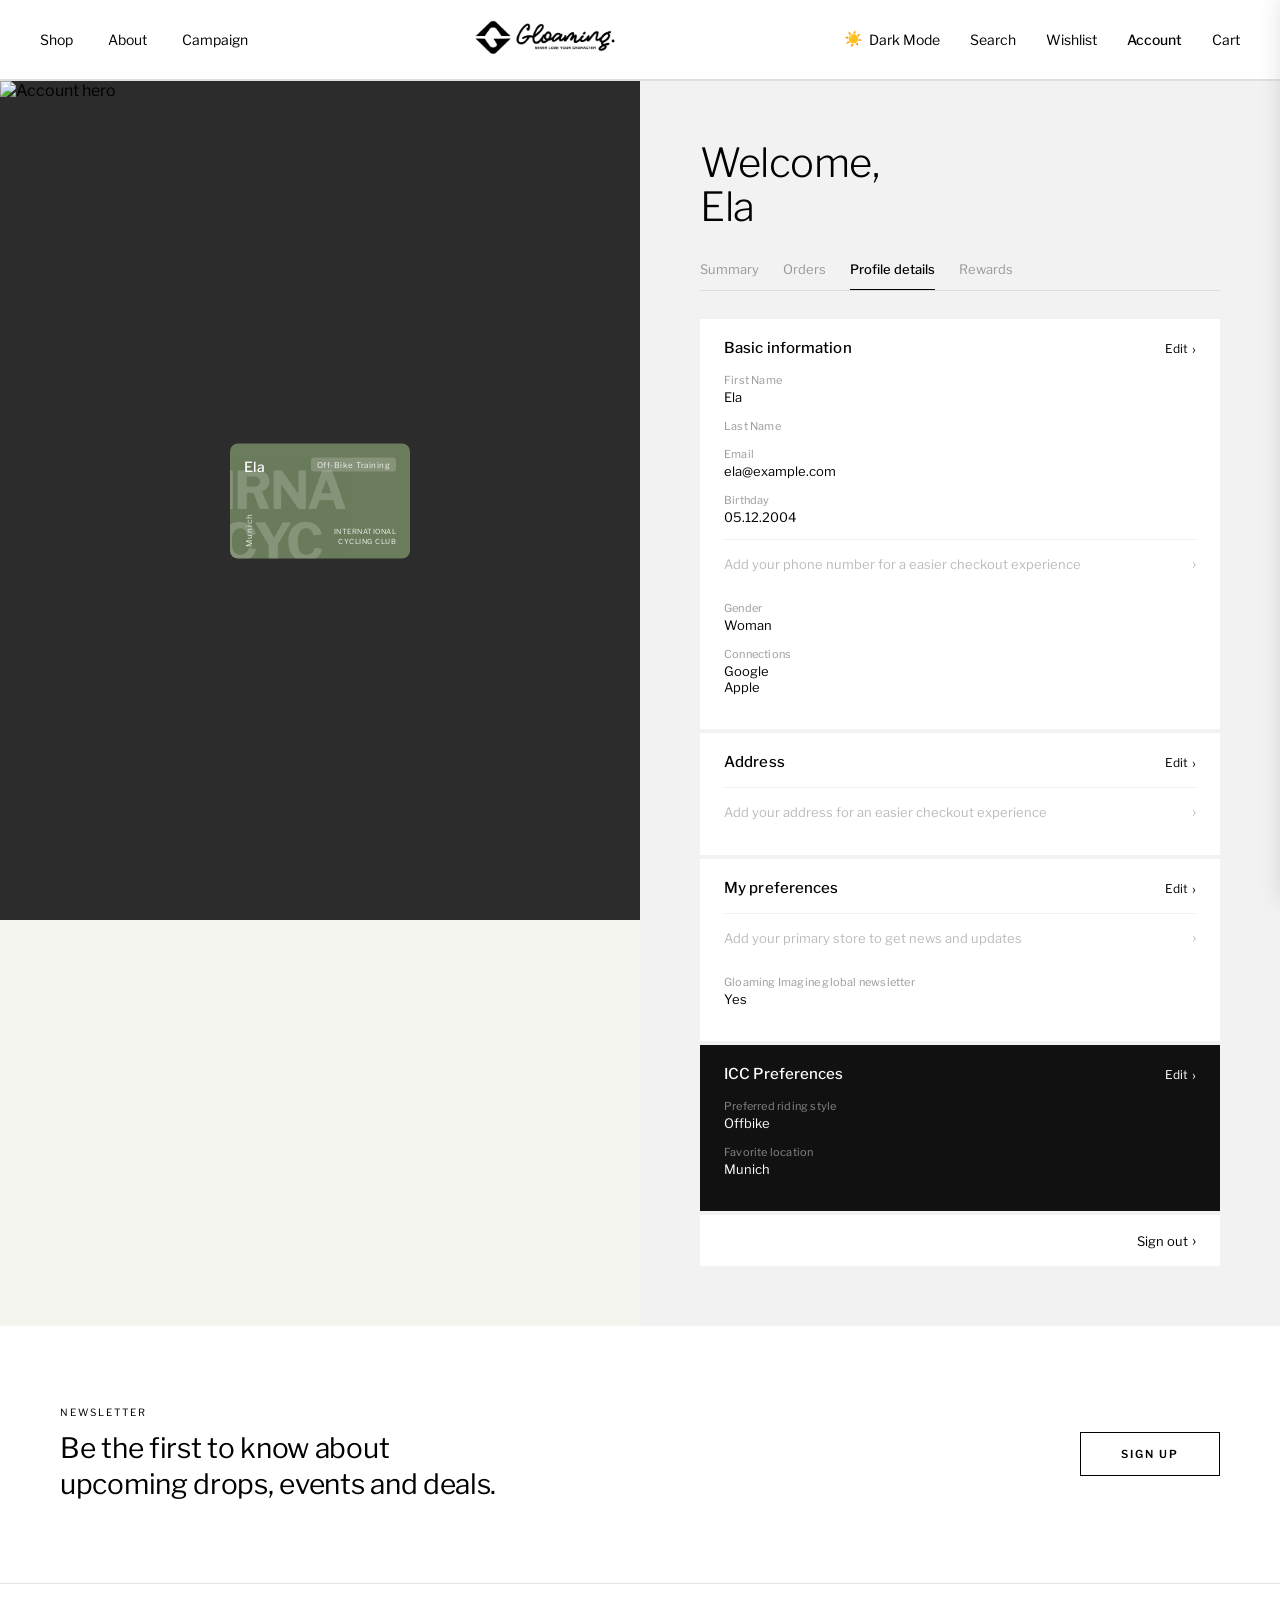
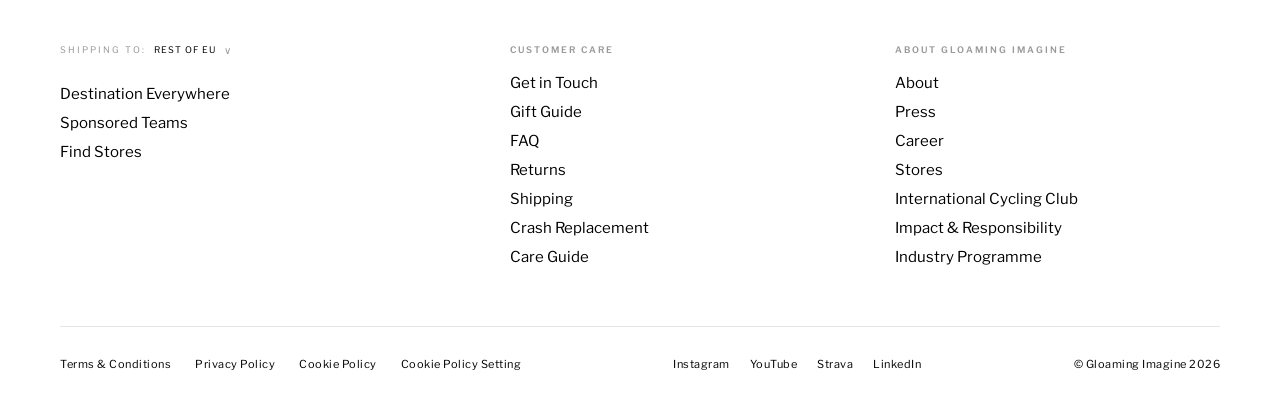
==== account.html @ 1e91193e "Add account page and update header/shop UI Introduce a new static account page (account.html) includ" ====
<!DOCTYPE html>
<html lang="en">
<head>
<meta charset="UTF-8">
<meta name="viewport" content="width=device-width, initial-scale=1.0">
<title>Account — Gloaming Imagine</title>
<link rel="preconnect" href="https://fonts.googleapis.com">
<link rel="preconnect" href="https://fonts.gstatic.com" crossorigin>
<link href="https://fonts.googleapis.com/css2?family=Libre+Franklin:wght@300;400;500;600;700&display=swap" rel="stylesheet">
<style>
* { margin: 0; padding: 0; box-sizing: border-box; }

body {
  font-family: 'Libre Franklin', -apple-system, sans-serif;
  background: #f5f5f0;
  color: #000;
  overflow-x: hidden;
  transition: background 0.55s cubic-bezier(0.4, 0, 0.2, 1),
              color 0.55s cubic-bezier(0.4, 0, 0.2, 1);
}

/* Global smooth transition for all theme-affected elements */
*, *::before, *::after {
  transition:
    background-color 0.55s cubic-bezier(0.4, 0, 0.2, 1),
    border-color 0.55s cubic-bezier(0.4, 0, 0.2, 1),
    color 0.55s cubic-bezier(0.4, 0, 0.2, 1),
    box-shadow 0.55s cubic-bezier(0.4, 0, 0.2, 1),
    filter 0.55s cubic-bezier(0.4, 0, 0.2, 1) !important;
}

/* Theme ripple overlay */
.theme-ripple {
  position: fixed;
  border-radius: 50%;
  pointer-events: none;
  z-index: 99998;
  transform: scale(0);
  opacity: 0.18;
  will-change: transform, opacity;
}
.theme-ripple.expanding {
  transform: scale(1) !important;
  opacity: 0 !important;
}

/* Toggle icon spin */
.dark-mode-toggle .toggle-icon { display: inline-block; }
.dark-mode-toggle.spinning .toggle-icon {
  animation: spin-bounce 0.55s cubic-bezier(0.34, 1.56, 0.64, 1) forwards;
}
@keyframes spin-bounce {
  0%   { transform: rotate(0deg) scale(1); }
  50%  { transform: rotate(200deg) scale(1.5); }
  100% { transform: rotate(360deg) scale(1); }
}

/* ════════════════════════════════
   DARK MODE
════════════════════════════════ */
body.dark-mode {
  background: #111;
  color: #f0f0f0;
  scrollbar-color: #fff #222;
}
body.dark-mode::-webkit-scrollbar { width: 8px; }
body.dark-mode::-webkit-scrollbar-track { background: #222; }
body.dark-mode::-webkit-scrollbar-thumb { background: #fff; border-radius: 4px; }
body.dark-mode::-webkit-scrollbar-thumb:hover { background: #ccc; }

/* Header dark */
body.dark-mode header { background: #1a1a1a !important; border-bottom-color: #333 !important; }
body.dark-mode .header-main { border-bottom-color: #333 !important; }

/* Header scroll state — dark at-top */
body.dark-mode header.at-top {
  background: transparent !important;
  border-bottom-color: transparent !important;
  backdrop-filter: none !important;
  box-shadow: none !important;
}
body.dark-mode header.at-top .header-main { border-bottom-color: transparent !important; }
body.dark-mode header.at-top .header-left a,
body.dark-mode header.at-top .header-right a,
body.dark-mode header.at-top .search-toggle,
body.dark-mode header.at-top .dark-mode-toggle { color: #fff !important; }

/* Header scroll — dark scrolled */
body.dark-mode header.scrolled {
  background: #1a1a1a !important;
  backdrop-filter: none !important;
  border-bottom-color: #333 !important;
  box-shadow: 0 2px 16px rgba(0,0,0,0.4) !important;
}
body.dark-mode header.scrolled .header-main { border-bottom-color: transparent !important; }

/* Header scroll — dark scrolling-down */
body.dark-mode header.scrolling-down {
  background: rgba(17, 17, 17, 0.45) !important;
  backdrop-filter: blur(18px) saturate(160%) !important;
  -webkit-backdrop-filter: blur(18px) saturate(160%) !important;
  border-bottom-color: transparent !important;
  box-shadow: none !important;
}
body.dark-mode header.scrolling-down .header-main { border-bottom-color: transparent !important; }
body.dark-mode header.scrolling-down .header-left a,
body.dark-mode header.scrolling-down .header-right a,
body.dark-mode header.scrolling-down .search-toggle,
body.dark-mode header.scrolling-down .dark-mode-toggle { color: #fff !important; }

body.dark-mode .header-left a,
body.dark-mode .header-right a,
body.dark-mode .search-toggle { color: #f0f0f0 !important; }

/* Dark mode toggle button */
body.dark-mode .dark-mode-toggle { color: #f0f0f0; }

/* Dark mode: account page elements */
body.dark-mode .right-panel { background: #1a1a1a !important; }
body.dark-mode .welcome-heading { color: #f0f0f0 !important; }
body.dark-mode .account-tabs { border-bottom-color: #333 !important; }
body.dark-mode .account-tab { color: #555 !important; }
body.dark-mode .account-tab:hover { color: #ccc !important; }
body.dark-mode .account-tab.active { color: #f0f0f0 !important; border-bottom-color: #f0f0f0 !important; }
body.dark-mode .profile-section { background: #222 !important; }
body.dark-mode .section-title { color: #f0f0f0 !important; }
body.dark-mode .edit-btn { color: #f0f0f0 !important; }
body.dark-mode .field-label { color: #888 !important; }
body.dark-mode .field-value { color: #f0f0f0 !important; }
body.dark-mode .field-action { border-top-color: #333 !important; }
body.dark-mode .field-action-text { color: #666 !important; }
body.dark-mode .field-action-arrow { color: #555 !important; }
body.dark-mode .profile-section.dark { background: #0a0a0a !important; }
body.dark-mode .signout-row { background: #222 !important; }
body.dark-mode .signout-btn { color: #f0f0f0 !important; }
body.dark-mode .footer-area { background: #1a1a1a !important; }
body.dark-mode .newsletter-section { background: #222 !important; border-bottom-color: #333 !important; }
body.dark-mode .newsletter-label { color: #f0f0f0 !important; }
body.dark-mode .newsletter-title { color: #f0f0f0 !important; }
body.dark-mode .newsletter-btn {
  background: #f0f0f0 !important;
  color: #111 !important;
  border-color: #f0f0f0 !important;
}
body.dark-mode .newsletter-btn:hover {
  background: #333 !important;
  color: #f0f0f0 !important;
}
body.dark-mode .footer-main { background: #1a1a1a !important; }
body.dark-mode .footer-top { border-bottom-color: #333 !important; }
body.dark-mode .footer-col-title { color: #666 !important; }
body.dark-mode .shipping-label { color: #666 !important; }
body.dark-mode .shipping-select { color: #f0f0f0 !important; background: #1a1a1a !important; border-color: #555 !important; }
body.dark-mode .shipping-arrow { color: #666 !important; }
body.dark-mode .footer-links a { color: #ccc !important; }
body.dark-mode .footer-links a:hover { opacity: 0.6; }
body.dark-mode .footer-bottom { border-top-color: #333; }
body.dark-mode .footer-legal a { color: #aaa !important; }
body.dark-mode .footer-social a { color: #aaa !important; }
body.dark-mode .footer-copyright { color: #aaa !important; }

/* Dark mode: search */
body.dark-mode .search-box { background: #1a1a1a !important; border-color: #333 !important; }
body.dark-mode .search-input { background: #1a1a1a !important; color: #f0f0f0 !important; }
body.dark-mode .search-dropdown { background: #1a1a1a !important; border-color: #333 !important; }
body.dark-mode .search-result-item { color: #f0f0f0 !important; border-bottom-color: #2a2a2a !important; }
body.dark-mode .search-result-item:hover { background: #2a2a2a !important; }
body.dark-mode .search-no-results { color: #888 !important; }
body.dark-mode .search-footer { border-top-color: #333 !important; }

/* Dark mode: sidebars */
body.dark-mode .cart-sidebar,
body.dark-mode .shop-sidebar { background: #1a1a1a !important; color: #f0f0f0 !important; }
body.dark-mode .cart-header,
body.dark-mode .shop-sidebar-header { border-bottom-color: #333 !important; }
body.dark-mode .cart-close,
body.dark-mode .shop-sidebar-close { color: #f0f0f0 !important; }
body.dark-mode .cart-title { color: #f0f0f0 !important; }
body.dark-mode .cart-item { border-bottom-color: #2a2a2a !important; }
body.dark-mode .cart-item-image { background: #2a2a2a !important; }
body.dark-mode .cart-item-name { color: #f0f0f0 !important; }
body.dark-mode .cart-item-variant,
body.dark-mode .cart-item-remove,
body.dark-mode .cart-empty-text { color: #888 !important; }
body.dark-mode .cart-item-price,
body.dark-mode .cart-empty-title { color: #f0f0f0 !important; }
body.dark-mode .cart-quantity { border-color: #444 !important; background: #222 !important; }
body.dark-mode .cart-quantity button { color: #f0f0f0 !important; background: transparent !important; }
body.dark-mode .cart-quantity span { color: #f0f0f0 !important; }
body.dark-mode .cart-footer { background: #1a1a1a !important; border-top-color: #333 !important; }
body.dark-mode .cart-subtotal,
body.dark-mode .cart-total { color: #f0f0f0 !important; }
body.dark-mode .cart-checkout { background: #f0f0f0 !important; color: #111 !important; }
body.dark-mode .cart-checkout:hover { background: #ccc !important; }
body.dark-mode .shop-section-title { color: #666 !important; }
body.dark-mode .shop-category-item,
body.dark-mode .shop-link-simple { color: #f0f0f0 !important; border-bottom-color: #2a2a2a !important; }
body.dark-mode .shop-divider { background: #2a2a2a !important; }

/* Mobile menu dark */
body.dark-mode .mobile-menu { background: #1a1a1a !important; }
body.dark-mode .mobile-menu a { color: #f0f0f0 !important; border-bottom-color: #2a2a2a !important; }
body.dark-mode .mobile-menu-header { border-bottom-color: #333 !important; }

/* ════════════════════════════════
   HEADER (from index.html)
════════════════════════════════ */
header {
  position: sticky;
  top: 0;
  background: #fff;
  border-bottom: 1px solid #e0e0e0;
  z-index: 100;
  transition:
    background-color 0.45s cubic-bezier(0.4, 0, 0.2, 1),
    border-color     0.45s cubic-bezier(0.4, 0, 0.2, 1),
    box-shadow       0.45s cubic-bezier(0.4, 0, 0.2, 1),
    backdrop-filter  0.45s cubic-bezier(0.4, 0, 0.2, 1) !important;
}

header.at-top {
  background: #fff !important;
  border-bottom-color: #e0e0e0 !important;
  backdrop-filter: none !important;
  box-shadow: none !important;
}
header.scrolled {
  background: #fff !important;
  backdrop-filter: none !important;
  -webkit-backdrop-filter: none !important;
  border-bottom-color: #e0e0e0 !important;
  box-shadow: 0 2px 16px rgba(0,0,0,0.07) !important;
}
header.scrolled .header-main { border-bottom-color: transparent !important; }
header.scrolling-down {
  background: rgba(255,255,255,0.55) !important;
  backdrop-filter: blur(18px) saturate(180%) !important;
  -webkit-backdrop-filter: blur(18px) saturate(180%) !important;
  border-bottom-color: rgba(0,0,0,0.06) !important;
  box-shadow: none !important;
}
header.scrolling-down .header-main { border-bottom-color: transparent !important; }

.header-main {
  padding: 20px 40px;
  display: flex;
  justify-content: space-between;
  align-items: center;
  border-bottom: 1px solid #e0e0e0;
}
.header-left {
  display: flex;
  gap: 35px;
  align-items: center;
}
.header-left a {
  color: #000;
  text-decoration: none;
  font-size: 14px;
  transition: opacity 0.3s;
}
.header-left a:hover { opacity: 0.6; }

.logo { text-align: center; flex: 1; }
.logo-image { height: 35px; width: auto; object-fit: contain; }
.logo-text {
  font-size: 16px;
  font-weight: 700;
  letter-spacing: 1.5px;
  text-transform: uppercase;
  line-height: 1.2;
  display: block;
}
.logo-subtitle {
  font-size: 8px;
  font-weight: 400;
  letter-spacing: 2px;
  margin-top: 2px;
  display: block;
}

.header-right {
  display: flex;
  gap: 30px;
  align-items: center;
}
.header-right a {
  color: #000;
  text-decoration: none;
  font-size: 14px;
  transition: opacity 0.3s;
}
.header-right a:hover { opacity: 0.6; }

/* Dark Mode Toggle */
.dark-mode-toggle {
  background: none;
  border: none;
  cursor: pointer;
  display: flex;
  align-items: center;
  gap: 6px;
  font-family: 'Libre Franklin', sans-serif;
  font-size: 14px;
  color: #000;
  padding: 0;
  transition: opacity 0.3s;
}
.dark-mode-toggle:hover { opacity: 0.6; }
.dark-mode-toggle .toggle-icon { font-size: 15px; line-height: 1; }

/* Mobile hamburger */
.hamburger-btn {
  display: none;
  background: none;
  border: none;
  cursor: pointer;
  flex-direction: column;
  gap: 5px;
  padding: 4px;
}
.hamburger-btn span {
  display: block;
  width: 22px;
  height: 2px;
  background: #000;
  border-radius: 2px;
  transition: background 0.3s;
}
body.dark-mode .hamburger-btn span { background: #f0f0f0; }

/* Mobile Menu */
.mobile-menu {
  display: none;
  position: fixed;
  top: 0;
  left: -100%;
  width: 100%;
  max-width: 360px;
  height: 100vh;
  background: #fff;
  z-index: 99999;
  flex-direction: column;
  overflow-y: auto;
  transition: left 0.35s cubic-bezier(0.4,0,0.2,1);
}
.mobile-menu.open { left: 0; }
.mobile-overlay {
  display: none;
  position: fixed;
  inset: 0;
  background: rgba(0,0,0,0.5);
  z-index: 99998;
  opacity: 0;
  transition: opacity 0.35s;
}
.mobile-overlay.open { opacity: 1; }
.mobile-menu-header {
  display: flex;
  justify-content: space-between;
  align-items: center;
  padding: 20px 24px;
  border-bottom: 1px solid #e0e0e0;
}
.mobile-menu-close {
  background: none;
  border: none;
  font-size: 22px;
  cursor: pointer;
  color: #000;
}
body.dark-mode .mobile-menu-close { color: #f0f0f0; }
.mobile-menu a {
  display: block;
  padding: 16px 24px;
  font-size: 15px;
  color: #000;
  text-decoration: none;
  border-bottom: 1px solid #f0f0f0;
}
.mobile-menu a:hover { opacity: 0.6; }

/* Search */
.search-container { position: relative; }
.search-toggle {
  color: #000;
  text-decoration: none;
  font-size: 14px;
  transition: opacity 0.3s;
  cursor: pointer;
}
.search-toggle:hover { opacity: 0.6; }
.search-box {
  position: absolute;
  right: 0;
  top: 50%;
  transform: translateY(-50%);
  width: 0;
  opacity: 0;
  visibility: hidden;
  transition: all 0.3s ease;
  background: #fff;
  border: 1px solid #e0e0e0;
  overflow: visible;
  z-index: 1000;
}
.search-box.active { width: 350px; opacity: 1; visibility: visible; }
.search-input-wrapper { position: relative; }
.search-input {
  width: 100%;
  padding: 10px 35px 10px 12px;
  border: none;
  outline: none;
  font-size: 14px;
  font-family: inherit;
}
.search-close {
  position: absolute;
  right: 10px;
  top: 50%;
  transform: translateY(-50%);
  background: none;
  border: none;
  font-size: 18px;
  cursor: pointer;
  color: #666;
  padding: 0;
  width: 20px;
  height: 20px;
  display: flex;
  align-items: center;
  justify-content: center;
}
.search-close:hover { color: #000; }
.search-dropdown {
  position: absolute;
  top: 100%;
  left: 0;
  right: 0;
  background: #fff;
  border: 1px solid #e0e0e0;
  border-top: none;
  max-height: 400px;
  overflow-y: auto;
  display: none;
  box-shadow: 0 4px 12px rgba(0,0,0,0.1);
}
.search-dropdown.active { display: block; }
.search-result-item {
  display: flex;
  align-items: center;
  gap: 12px;
  padding: 12px;
  text-decoration: none;
  color: #000;
  border-bottom: 1px solid #f5f5f5;
  transition: background 0.2s;
}
.search-result-item:hover { background: #f8f8f8; }
.search-result-image { width: 50px; height: 50px; object-fit: cover; background: #f5f5f5; flex-shrink: 0; }
.search-result-info { flex: 1; }
.search-result-name { font-size: 13px; font-weight: 500; margin-bottom: 2px; }
.search-result-variant { font-size: 11px; color: #666; }
.search-result-price { font-size: 13px; font-weight: 600; flex-shrink: 0; }
.search-footer { padding: 12px; text-align: center; border-top: 1px solid #e0e0e0; }
.search-see-all {
  display: inline-block;
  padding: 8px 24px;
  background: #000;
  color: #fff;
  text-decoration: none;
  font-size: 12px;
  font-weight: 600;
  letter-spacing: 0.5px;
  transition: background 0.3s;
}
.search-see-all:hover { background: #333; }
.search-no-results { padding: 24px; text-align: center; color: #666; font-size: 13px; }

/* Cart Sidebar */
.cart-sidebar {
  position: fixed;
  top: 0; right: -450px;
  width: 450px;
  height: 100vh;
  background: #fff;
  z-index: 10000;
  box-shadow: -2px 0 20px rgba(0,0,0,0.1);
  transition: right 0.4s ease;
  overflow-y: auto;
}
.cart-sidebar.open { right: 0; }
.cart-overlay {
  position: fixed;
  top: 0; left: 0;
  width: 100%; height: 100vh;
  background: rgba(0,0,0,0.5);
  z-index: 9999;
  opacity: 0;
  pointer-events: none;
  transition: opacity 0.4s ease;
}
.cart-overlay.open { opacity: 1; pointer-events: all; }
.cart-header {
  display: flex;
  justify-content: space-between;
  align-items: center;
  padding: 25px 30px;
  border-bottom: 1px solid #e0e0e0;
}
.cart-title { font-size: 18px; font-weight: 600; letter-spacing: 0.5px; }
.cart-close {
  background: none;
  border: none;
  font-size: 24px;
  cursor: pointer;
  padding: 0;
  width: 30px;
  height: 30px;
  display: flex;
  align-items: center;
  justify-content: center;
  transition: opacity 0.3s;
}
.cart-close:hover { opacity: 0.6; }
.cart-empty { text-align: center; padding: 60px 30px; }
.cart-empty-title { font-size: 16px; margin-bottom: 10px; }
.cart-empty-text { font-size: 13px; color: #666; }
.cart-footer {
  padding: 30px;
  border-top: 1px solid #e0e0e0;
  position: sticky;
  bottom: 0;
  background: #fff;
}
.cart-checkout {
  width: 100%;
  padding: 18px;
  background: #000;
  color: #fff;
  border: none;
  cursor: pointer;
  font-size: 13px;
  letter-spacing: 1.5px;
  transition: background 0.3s;
  text-decoration: none;
  display: block;
  text-align: center;
}
.cart-checkout:hover { background: #333; }

/* Shop Sidebar */
.shop-overlay {
  position: fixed;
  top: 0; left: 0;
  width: 100%; height: 100vh;
  background: rgba(0,0,0,0.5);
  z-index: 9998;
  opacity: 0;
  pointer-events: none;
  transition: opacity 0.35s ease;
}
.shop-overlay.open { opacity: 1; pointer-events: all; }
.shop-sidebar {
  position: fixed;
  top: 0; left: -560px;
  width: 560px;
  height: 100vh;
  background: #fff;
  z-index: 9999;
  transition: left 0.35s cubic-bezier(0.4,0,0.2,1);
  overflow-y: auto;
  display: flex;
  flex-direction: column;
}
.shop-sidebar.open { left: 0; }
.shop-sidebar-header {
  display: flex;
  justify-content: space-between;
  align-items: center;
  padding: 28px 36px 20px;
  border-bottom: 1px solid #f0f0f0;
}
.shop-sidebar-header span { font-size: 13px; font-weight: 600; letter-spacing: 1px; text-transform: uppercase; }
.shop-sidebar-close { background: none; border: none; font-size: 22px; cursor: pointer; color: #000; line-height: 1; padding: 0; }
.shop-sidebar-close:hover { opacity: 0.5; }
.shop-sidebar-banner { width: 100%; height: 300px; overflow: hidden; position: relative; flex-shrink: 0; }
.shop-sidebar-banner img { width: 100%; height: 100%; object-fit: cover; }
.shop-sidebar-banner-label {
  position: absolute;
  bottom: 20px; left: 30px;
  background: #fff;
  padding: 8px 16px;
  font-size: 14px;
  font-weight: 600;
}
.shop-sidebar-body { padding: 0 36px 36px; flex: 1; }
.shop-section-title { font-size: 11px; font-weight: 700; letter-spacing: 1.5px; text-transform: uppercase; color: #999; margin: 28px 0 16px; }
.shop-category-grid { display: grid; grid-template-columns: 1fr 1fr; gap: 6px 24px; }
.shop-category-item {
  display: flex;
  align-items: center;
  gap: 14px;
  padding: 10px 0;
  text-decoration: none;
  color: #000;
  font-size: 14px;
  border-bottom: 1px solid #f5f5f5;
  transition: opacity 0.2s;
}
.shop-category-item:hover { opacity: 0.5; }
.shop-category-icon { width: 36px; height: 36px; object-fit: contain; flex-shrink: 0; filter: grayscale(100%); }
.shop-divider { height: 1px; background: #e8e8e8; margin: 8px 0 4px; }
.shop-link-simple {
  display: block;
  padding: 11px 0;
  text-decoration: none;
  color: #000;
  font-size: 14px;
  border-bottom: 1px solid #f5f5f5;
  transition: opacity 0.2s;
}
.shop-link-simple:hover { opacity: 0.5; }

/* Wishlist count badge */
.badge-count {
  display: none;
  position: absolute;
  top: -8px;
  right: -12px;
  background: #000;
  color: #fff;
  font-size: 9px;
  font-weight: 700;
  min-width: 16px;
  height: 16px;
  border-radius: 50%;
  text-align: center;
  line-height: 16px;
  padding: 0 3px;
  letter-spacing: 0;
}

/* ════════════════════════════════
   MAIN LAYOUT
════════════════════════════════ */
.page-wrapper {
  display: flex;
  min-height: calc(100vh - 61px);
}

/* Left: sticky image panel */
.left-panel { width: 50%; position: relative; }
.left-sticky {
  position: sticky;
  top: 61px;
  height: calc(100vh - 61px);
  overflow: hidden;
}
.left-image {
  width: 100%;
  height: 100%;
  object-fit: cover;
  display: block;
  background: #2c2c2c;
}
.left-card-overlay {
  position: absolute;
  top: 50%;
  left: 50%;
  transform: translate(-50%, -50%);
}
.icc-card {
  width: 180px;
  height: 115px;
  background: #6b7c5c;
  border-radius: 8px;
  padding: 14px;
  color: #fff;
  position: relative;
  overflow: hidden;
}
.icc-card-name { font-size: 14px; font-weight: 500; letter-spacing: 0.3px; }
.icc-card-type {
  position: absolute;
  top: 14px; right: 14px;
  font-size: 8px;
  letter-spacing: 0.5px;
  opacity: 0.9;
  background: rgba(255,255,255,0.2);
  padding: 2px 6px;
  border-radius: 3px;
}
.icc-card-bg {
  position: absolute;
  bottom: -10px; left: -10px; right: -10px;
  font-size: 52px;
  font-weight: 700;
  letter-spacing: -2px;
  opacity: 0.18;
  color: #fff;
  line-height: 1;
  user-select: none;
}
.icc-card-bottom {
  position: absolute;
  bottom: 12px; left: 14px; right: 14px;
  display: flex;
  justify-content: space-between;
  align-items: flex-end;
}
.icc-card-city {
  font-size: 8px;
  letter-spacing: 1px;
  opacity: 0.85;
  writing-mode: vertical-lr;
  transform: rotate(180deg);
}
.icc-card-logo { font-size: 7px; letter-spacing: 0.5px; text-align: right; opacity: 0.9; line-height: 1.4; }

/* Right: scrollable content */
.right-panel {
  width: 50%;
  background: #f2f2f2;
  padding: 60px 60px 0;
}
.welcome-heading {
  font-size: 40px;
  font-weight: 300;
  letter-spacing: -0.5px;
  line-height: 1.1;
  margin-bottom: 32px;
  color: #000;
}

/* Tabs */
.account-tabs {
  display: flex;
  gap: 24px;
  margin-bottom: 28px;
  border-bottom: 1px solid #ddd;
  overflow-x: auto;
  -webkit-overflow-scrolling: touch;
  scrollbar-width: none;
}
.account-tabs::-webkit-scrollbar { display: none; }
.account-tab {
  font-size: 13px;
  color: #999;
  text-decoration: none;
  padding-bottom: 12px;
  border-bottom: 2px solid transparent;
  margin-bottom: -1px;
  transition: color 0.2s;
  cursor: pointer;
  background: none;
  border-left: none;
  border-right: none;
  border-top: none;
  font-family: inherit;
  white-space: nowrap;
  flex-shrink: 0;
}
.account-tab:hover { color: #000; }
.account-tab.active { color: #000; font-weight: 500; border-bottom: 2px solid #000; }

/* Profile sections */
.profile-section { background: #fff; margin-bottom: 4px; padding: 20px 24px; }
.section-header { display: flex; justify-content: space-between; align-items: center; margin-bottom: 16px; }
.section-title { font-size: 15px; font-weight: 500; letter-spacing: 0.1px; }
.edit-btn {
  display: flex;
  align-items: center;
  gap: 4px;
  font-size: 12px;
  color: #000;
  cursor: pointer;
  background: none;
  border: none;
  font-family: inherit;
}
.edit-btn:hover { opacity: 0.6; }
.edit-btn::after { content: '›'; font-size: 14px; }
.field-row { margin-bottom: 14px; }
.field-label { font-size: 11px; color: #999; letter-spacing: 0.2px; margin-bottom: 2px; }
.field-value { font-size: 13px; color: #000; }
.field-action {
  display: flex;
  justify-content: space-between;
  align-items: center;
  padding: 14px 0;
  border-top: 1px solid #f0f0f0;
  cursor: pointer;
}
.field-action-text { font-size: 13px; color: #bbb; }
.field-action-arrow { font-size: 16px; color: #bbb; }

/* ICC Preferences — dark card */
.profile-section.dark { background: #111; color: #fff; }
.profile-section.dark .section-title { color: #fff; }
.profile-section.dark .edit-btn { color: #fff; }
.profile-section.dark .field-label { color: #888; }
.profile-section.dark .field-value { color: #fff; }

/* Sign out */
.signout-row {
  background: #fff;
  padding: 16px 24px;
  display: flex;
  justify-content: flex-end;
  align-items: center;
  margin-bottom: 60px;
  cursor: pointer;
}
.signout-btn {
  display: flex;
  align-items: center;
  gap: 4px;
  font-size: 13px;
  color: #000;
  background: none;
  border: none;
  font-family: inherit;
  cursor: pointer;
}
.signout-btn:hover { opacity: 0.6; }
.signout-btn::after { content: '›'; font-size: 16px; }

/* Footer (inside right panel) */
.footer-area { 
    background: #fff; 
    margin: 0 -60px; 
    padding: 0 60px;}
.newsletter-section {
  padding: 80px 60px;
  border-bottom: 1px solid #e5e5e5;
  display: flex;
  justify-content: space-between;
  align-items: center;
  gap: 40px;
}
.newsletter-label { font-size: 10px; letter-spacing: 2px; text-transform: uppercase; color: #000; margin-bottom: 12px; }
.newsletter-title { font-size: 28px; font-weight: 400; line-height: 1.3; letter-spacing: -0.3px; color: #000; }
.newsletter-btn {
  flex-shrink: 0;
  padding: 14px 40px;
  border: 1px solid #000;
  background: transparent;
  font-size: 11px;
  font-weight: 600;
  letter-spacing: 2px;
  text-transform: uppercase;
  cursor: pointer;
  font-family: inherit;
  white-space: nowrap;
}
.newsletter-btn:hover { background: #000; color: #fff; }
.footer-main { padding: 60px 60px 40px; }
.footer-top {
  display: grid;
  grid-template-columns: 1.2fr 1fr 1fr;
  gap: 60px;
  padding-bottom: 50px;
  border-bottom: 1px solid #e5e5e5;
  margin-bottom: 30px;
}
.footer-col-title { font-size: 9px; letter-spacing: 2px; text-transform: uppercase; color: #999; margin-bottom: 18px; font-weight: 600; }
.shipping-to { display: flex; align-items: center; gap: 8px; margin-bottom: 28px; }
.shipping-label { font-size: 9px; letter-spacing: 2px; text-transform: uppercase; color: #999; }
.shipping-select {
  font-size: 9px;
  letter-spacing: 1px;
  text-transform: uppercase;
  border: none;
  background: transparent;
  color: #000;
  font-family: inherit;
  cursor: pointer;
  appearance: none;
  -webkit-appearance: none;
}
.shipping-arrow { font-size: 10px; color: #999; }
.footer-links { list-style: none; }
.footer-links li { margin-bottom: 10px; }
.footer-links a { font-size: 15px; color: #000; text-decoration: none; font-weight: 400; }
.footer-links a:hover { opacity: 0.6; }
.footer-bottom {
  display: flex;
  justify-content: space-between;
  align-items: center;
  flex-wrap: wrap;
  gap: 16px;
}
.footer-legal { display: flex; gap: 24px; flex-wrap: wrap; }
.footer-legal a { font-size: 11px; color: #000; text-decoration: none; letter-spacing: 0.5px; }
.footer-legal a:hover { opacity: 0.6; }
.footer-social { display: flex; gap: 20px; }
.footer-social a { font-size: 11px; color: #000; text-decoration: none; letter-spacing: 0.5px; }
.footer-social a:hover { opacity: 0.6; }
.footer-copyright { font-size: 11px; color: #000; letter-spacing: 0.5px; }

/* ════════════════════════════════
   RESPONSIVE — iPad (768–1024px)
════════════════════════════════ */
@media (max-width: 1024px) {
  .header-main { padding: 18px 28px; }
  .header-left { gap: 24px; }
  .header-right { gap: 20px; }
  .dark-mode-toggle .toggle-label { display: none; }

  .right-panel { padding: 48px 40px 0; }
  .footer-area { margin: 0 -40px; }
  .newsletter-section { padding: 60px 40px; }
  .footer-main { padding: 50px 40px 30px; }
  .footer-top { gap: 36px; }
  .welcome-heading { font-size: 34px; }
}

/* ════════════════════════════════
   RESPONSIVE — Mobile (< 768px)
════════════════════════════════ */
@media (max-width: 768px) {
  /* Header mobile */
  .header-main { padding: 14px 20px; }
  .header-left,
  .header-right { display: none; }
  .hamburger-btn { display: flex; }
  .logo { flex: 0; margin: auto; }
  .header-main {
    display: grid;
    grid-template-columns: auto 1fr auto;
    align-items: center;
  }

  /* Mobile menu visible */
  .mobile-menu { display: flex; }

  /* Page layout: stack panels */
  .page-wrapper { flex-direction: column; }
  .left-panel { width: 100%; height: 260px; }
  .left-sticky { position: relative; top: 0; height: 260px; }

  .right-panel { width: 100%; padding: 32px 20px 0; }
  .welcome-heading { font-size: 28px; margin-bottom: 24px; }

  .footer-area { margin: 0 -20px; }
  .newsletter-section { flex-direction: column; padding: 48px 20px; gap: 24px; text-align: left; }
  .newsletter-title { font-size: 22px; }
  .newsletter-btn { width: 100%; text-align: center; }
  .footer-main { padding: 40px 20px 30px; }
  .footer-top { grid-template-columns: 1fr; gap: 32px; }
  .footer-bottom { flex-direction: column; align-items: flex-start; gap: 20px; }
  .footer-legal { gap: 16px; }

  /* Cart sidebar full width on mobile */
  .cart-sidebar { width: 100%; right: -100%; }
  .shop-sidebar { width: 100%; left: -100%; }
  .search-box.active { width: 260px; }
}

/* ════════════════════════════════
   RESPONSIVE — Small mobile (< 480px)
════════════════════════════════ */
@media (max-width: 480px) {
  .account-tab { font-size: 12px; gap: 16px; }
  .account-tabs { gap: 16px; }
  .profile-section { padding: 16px 16px; }
  .signout-row { padding: 14px 16px; }
  .welcome-heading { font-size: 24px; }
}
</style>
</head>
<body>

<!-- Cart Sidebar -->
<div class="cart-overlay" id="cartOverlay"></div>
<div class="cart-sidebar" id="cartSidebar">
  <div class="cart-header">
    <h2 class="cart-title">Cart (<span id="cartItemCount">0</span>)</h2>
    <button class="cart-close" id="cartClose">×</button>
  </div>
  <div id="cartContentArea">
    <div class="cart-empty">
      <div class="cart-empty-title">Your cart is empty</div>
      <div class="cart-empty-text">Looks like you haven't added anything yet.</div>
    </div>
  </div>
</div>

<!-- Shop Sidebar -->
<div class="shop-overlay" id="shopOverlay"></div>
<div class="shop-sidebar" id="shopSidebar">
  <div class="shop-sidebar-header">
    <span>Menu</span>
    <button class="shop-sidebar-close" id="shopClose">&#x2715;</button>
  </div>
  <div class="shop-sidebar-banner">
    <img src="https://cdn.sanity.io/images/k15yl91v/production/b5eda6f4ea2aa30f180fdaf34173ea2c869ab848-1920x2400.jpg?w=800&q=75&fit=max&auto=format" alt="New Arrivals">
    <div class="shop-sidebar-banner-label">New Arrivals</div>
  </div>
  <div class="shop-sidebar-body">
    <div class="shop-section-title">Cycling</div>
    <div class="shop-category-grid">
      <a href="shop.php?cat=jerseys" class="shop-category-item" onclick="closeShopSidebar()">
        <img src="https://cdn.sanity.io/images/k15yl91v/production/906a70b737b93481ff7d503296d84fcf296a0af2-1920x2400.png?w=80&q=75" class="shop-category-icon" alt="Jerseys"> Jerseys
      </a>
      <a href="shop.php?cat=bibs" class="shop-category-item" onclick="closeShopSidebar()">
        <img src="https://cdn.sanity.io/images/k15yl91v/production/4e44e9497dee224c1bfbde346726121e50b6e537-1920x2400.png?w=80&q=75" class="shop-category-icon" alt="Bibs"> Bibs
      </a>
      <a href="shop.php?cat=jackets" class="shop-category-item" onclick="closeShopSidebar()">
        <img src="https://cdn.sanity.io/images/k15yl91v/production/833f664f6599960e45e465265f64b7129ff40d0c-3000x3750.png?w=80&q=75" class="shop-category-icon" alt="Jackets"> Jackets &amp; Gilets
      </a>
      <a href="shop.php?cat=socks" class="shop-category-item" onclick="closeShopSidebar()">
        <img src="https://cdn.sanity.io/images/k15yl91v/production/5dad33c8ca27ed6431f29e29be3e29281c1f6305-1920x2400.jpg?w=80&q=75" class="shop-category-icon" alt="Socks"> Socks
      </a>
    </div>
    <div class="shop-divider"></div>
    <div class="shop-section-title">Off-Race</div>
    <div class="shop-category-grid">
      <a href="shop.php" class="shop-category-item" onclick="closeShopSidebar()">
        <img src="https://cdn.sanity.io/images/k15yl91v/production/b47abf6f65495dd2ac71e9e36efaebe3830e8ba8-1920x2400.jpg?w=80&q=75" class="shop-category-icon" alt="T-Shirts"> T-Shirts
      </a>
      <a href="shop.php?cat=sweatshirts" class="shop-category-item" onclick="closeShopSidebar()">
        <img src="https://cdn.sanity.io/images/k15yl91v/production/beab8507d7c19cffdd27ddb1c3245bbf205df91b-1920x2400.jpg?w=80&q=75" class="shop-category-icon" alt="Sweatshirts"> Sweatshirts
      </a>
    </div>
  </div>
</div>

<!-- Mobile Overlay & Menu -->
<div class="mobile-overlay" id="mobileOverlay"></div>
<div class="mobile-menu" id="mobileMenu">
  <div class="mobile-menu-header">
    <span style="font-size:13px;font-weight:600;letter-spacing:1px;text-transform:uppercase;">Menu</span>
    <button class="mobile-menu-close" id="mobileMenuClose">&#x2715;</button>
  </div>
  <a href="#" id="mobileShopToggle">Shop</a>
  <a href="aboutus.php">About</a>
  <a href="#">Campaign</a>
  <a href="wishlist.php">Wishlist</a>
  <a href="account.php" style="font-weight:500;">Account</a>
  <a href="#" id="mobileCartToggle">Cart</a>
  <div style="padding: 16px 24px; border-bottom: 1px solid #f0f0f0;">
    <button class="dark-mode-toggle" id="darkModeToggleMobile" style="font-size:14px;">
      <span class="toggle-icon">☀️</span>
      <span class="toggle-label">Dark Mode</span>
    </button>
  </div>
</div>

<!-- HEADER (identical to index.html) -->
<header id="siteHeader">
  <div class="header-main">
    <!-- Hamburger (mobile only) -->
    <button class="hamburger-btn" id="hamburgerBtn" aria-label="Open menu">
      <span></span><span></span><span></span>
    </button>

    <div class="header-left">
      <a href="#" id="shopToggle">Shop</a>
      <a href="aboutus.php">About</a>
      <a href="#">Campaign</a>
    </div>

    <div class="logo">
      <a href="index.html">
        <img src="img/logogloaming.png" alt="Gloaming Imagine" class="logo-image"
          onerror="this.style.display='none';this.nextElementSibling.style.display='block'">
        <span style="display:none;font-size:15px;font-weight:700;letter-spacing:1.5px;text-transform:uppercase;">GLOAMING IMAGINE</span>
      </a>
    </div>

    <div class="header-right">
      <button class="dark-mode-toggle" id="darkModeToggle" title="Toggle Dark Mode">
        <span class="toggle-icon">☀️</span>
        <span class="toggle-label">Dark Mode</span>
      </button>
      <div class="search-container">
        <a class="search-toggle" id="searchToggle">Search</a>
        <div class="search-box" id="searchBox">
          <div class="search-input-wrapper">
            <input type="text" class="search-input" placeholder="Search products..." id="searchInput">
            <button class="search-close" id="searchClose">×</button>
          </div>
          <div class="search-dropdown" id="searchDropdown"></div>
        </div>
      </div>
      <a href="wishlist.php" style="position:relative;display:inline-block;">
        Wishlist
        <span id="wishlistHeaderCount" class="badge-count">0</span>
      </a>
      <a href="account.php" style="font-weight:500;">Account</a>
      <a href="#" id="cartToggle" style="position:relative;display:inline-block;">
        Cart
        <span id="cartCount" class="badge-count">0</span>
      </a>
    </div>
  </div>
</header>

<!-- MAIN -->
<div class="page-wrapper">

  <!-- LEFT: sticky image -->
  <div class="left-panel" id="leftPanel">
    <div class="left-sticky">
      <img class="left-image"
        src="https://images.unsplash.com/photo-1541625602330-2277a4c46182?w=900&q=80"
        alt="Account hero">
      <div class="left-card-overlay">
        <div class="icc-card">
          <div class="icc-card-name">Ela</div>
          <div class="icc-card-type">Off-Bike Training</div>
          <div class="icc-card-bg">IRNA<br>CYC</div>
          <div class="icc-card-bottom">
            <div class="icc-card-city">Munich</div>
            <div class="icc-card-logo">INTERNATIONAL<br>CYCLING CLUB</div>
          </div>
        </div>
      </div>
    </div>
  </div>

  <!-- RIGHT: scrollable profile + footer -->
  <div class="right-panel" id="rightPanel">

    <h1 class="welcome-heading">Welcome,<br>Ela</h1>

    <!-- Tabs -->
    <div class="account-tabs">
      <button class="account-tab">Summary</button>
      <button class="account-tab">Orders</button>
      <button class="account-tab active">Profile details</button>
      <button class="account-tab">Rewards</button>
    </div>

    <!-- Basic Information -->
    <div class="profile-section">
      <div class="section-header">
        <span class="section-title">Basic information</span>
        <button class="edit-btn">Edit</button>
      </div>
      <div class="field-row">
        <div class="field-label">First Name</div>
        <div class="field-value">Ela</div>
      </div>
      <div class="field-row">
        <div class="field-label">Last Name</div>
        <div class="field-value"></div>
      </div>
      <div class="field-row">
        <div class="field-label">Email</div>
        <div class="field-value">ela@example.com</div>
      </div>
      <div class="field-row">
        <div class="field-label">Birthday</div>
        <div class="field-value">05.12.2004</div>
      </div>
      <div class="field-action">
        <span class="field-action-text">Add your phone number for a easier checkout experience</span>
        <span class="field-action-arrow">›</span>
      </div>
      <div class="field-row" style="margin-top:14px;">
        <div class="field-label">Gender</div>
        <div class="field-value">Woman</div>
      </div>
      <div class="field-row">
        <div class="field-label">Connections</div>
        <div class="field-value">Google<br>Apple</div>
      </div>
    </div>

    <!-- Address -->
    <div class="profile-section">
      <div class="section-header">
        <span class="section-title">Address</span>
        <button class="edit-btn">Edit</button>
      </div>
      <div class="field-action">
        <span class="field-action-text">Add your address for an easier checkout experience</span>
        <span class="field-action-arrow">›</span>
      </div>
    </div>

    <!-- My Preferences -->
    <div class="profile-section">
      <div class="section-header">
        <span class="section-title">My preferences</span>
        <button class="edit-btn">Edit</button>
      </div>
      <div class="field-action">
        <span class="field-action-text">Add your primary store to get news and updates</span>
        <span class="field-action-arrow">›</span>
      </div>
      <div class="field-row" style="margin-top:14px;">
        <div class="field-label">Gloaming Imagine global newsletter</div>
        <div class="field-value">Yes</div>
      </div>
    </div>

    <!-- ICC Preferences (dark card) -->
    <div class="profile-section dark">
      <div class="section-header">
        <span class="section-title">ICC Preferences</span>
        <button class="edit-btn">Edit</button>
      </div>
      <div class="field-row">
        <div class="field-label">Preferred riding style</div>
        <div class="field-value">Offbike</div>
      </div>
      <div class="field-row">
        <div class="field-label">Favorite location</div>
        <div class="field-value">Munich</div>
      </div>
    </div>

    <!-- Sign out -->
    <div class="signout-row">
      <button class="signout-btn">Sign out</button>
    </div>

    <!-- FOOTER (flows naturally after profile content) -->
   
  </div><!-- /right-panel -->
</div><!-- /page-wrapper -->

<div class="footer-area">

    <!-- Newsletter -->
    <div class="newsletter-section">
      <div>
        <div class="newsletter-label">Newsletter</div>
        <h2 class="newsletter-title">Be the first to know about<br>upcoming drops, events and deals.</h2>
      </div>
      <button class="newsletter-btn" onclick="alert('Newsletter signup!')">Sign Up</button>
    </div>

    <!-- Footer links -->
    <div class="footer-main">
      <div class="footer-top">
        <!-- Col 1 -->
        <div>
          <div class="shipping-to">
            <span class="shipping-label">Shipping to:</span>
            <select class="shipping-select" id="shippingRegion">
              <option>REST OF EU</option>
              <option>USA</option>
              <option>UK</option>
              <option>ASIA</option>
              <option>AUSTRALIA</option>
            </select>
            <span class="shipping-arrow">∨</span>
          </div>
          <ul class="footer-links">
            <li><a href="#">Destination Everywhere</a></li>
            <li><a href="#">Sponsored Teams</a></li>
            <li><a href="#">Find Stores</a></li>
          </ul>
        </div>
        <!-- Col 2 -->
        <div>
          <div class="footer-col-title">Customer Care</div>
          <ul class="footer-links">
            <li><a href="#">Get in Touch</a></li>
            <li><a href="#">Gift Guide</a></li>
            <li><a href="#">FAQ</a></li>
            <li><a href="#">Returns</a></li>
            <li><a href="#">Shipping</a></li>
            <li><a href="#">Crash Replacement</a></li>
            <li><a href="#">Care Guide</a></li>
          </ul>
        </div>
        <!-- Col 3 -->
        <div>
          <div class="footer-col-title">About Gloaming Imagine</div>
          <ul class="footer-links">
            <li><a href="#">About</a></li>
            <li><a href="#">Press</a></li>
            <li><a href="#">Career</a></li>
            <li><a href="#">Stores</a></li>
            <li><a href="#">International Cycling Club</a></li>
            <li><a href="#">Impact &amp; Responsibility</a></li>
            <li><a href="#">Industry Programme</a></li>
          </ul>
        </div>
      </div>

      <div class="footer-bottom">
        <div class="footer-legal">
          <a href="#">Terms &amp; Conditions</a>
          <a href="#">Privacy Policy</a>
          <a href="#">Cookie Policy</a>
          <a href="#">Cookie Policy Setting</a>
        </div>
        <div class="footer-social">
          <a href="#">Instagram</a>
          <a href="#">YouTube</a>
          <a href="#">Strava</a>
          <a href="#">LinkedIn</a>
        </div>
        <div class="footer-copyright">© Gloaming Imagine 2026</div>
      </div>
    </div>
  </div><!-- /footer-area -->


<script>
// ════════════════════════════════
// DARK MODE (identical logic to index.html)
// ════════════════════════════════
(function() {
  const toggleBtns = document.querySelectorAll('.dark-mode-toggle');

  function spawnRipple(x, y, toDark) {
    const size = Math.hypot(window.innerWidth, window.innerHeight) * 2.2;
    const ripple = document.createElement('div');
    ripple.className = 'theme-ripple';
    ripple.style.cssText = `
      width: ${size}px; height: ${size}px;
      left: ${x - size/2}px; top: ${y - size/2}px;
      background: ${toDark ? '#111' : '#fff'};
      transition: transform 0.7s cubic-bezier(0.4,0,0.2,1), opacity 0.7s cubic-bezier(0.4,0,0.2,1);
    `;
    document.body.appendChild(ripple);
    ripple.getBoundingClientRect();
    ripple.classList.add('expanding');
    ripple.addEventListener('transitionend', () => ripple.remove(), { once: true });
  }

  function applyDarkMode(enabled, animate, originX, originY) {
    toggleBtns.forEach(btn => {
      const icon  = btn.querySelector('.toggle-icon');
      const label = btn.querySelector('.toggle-label');
      if (animate) {
        btn.classList.remove('spinning');
        void btn.offsetWidth;
        btn.classList.add('spinning');
        btn.addEventListener('animationend', () => btn.classList.remove('spinning'), { once: true });
      }
      if (icon)  icon.textContent  = enabled ? '🌙' : '☀️';
      if (label) label.textContent = enabled ? 'Light Mode' : 'Dark Mode';
    });

    if (animate) {
      const firstBtn = toggleBtns[0];
      if (firstBtn) {
        const rect = firstBtn.getBoundingClientRect();
        const cx = originX ?? rect.left + rect.width / 2;
        const cy = originY ?? rect.top  + rect.height / 2;
        spawnRipple(cx, cy, enabled);
      }
    }

    setTimeout(() => {
      if (enabled) document.body.classList.add('dark-mode');
      else         document.body.classList.remove('dark-mode');
      localStorage.setItem('darkMode', enabled ? '1' : '0');
    }, animate ? 80 : 0);
  }

  // Restore saved preference
  const saved = localStorage.getItem('darkMode');
  if (saved === '1') applyDarkMode(true, false);

  toggleBtns.forEach(btn => {
    btn.addEventListener('click', function(e) {
      applyDarkMode(!document.body.classList.contains('dark-mode'), true, e.clientX, e.clientY);
    });
  });
})();

// ════════════════════════════════
// HEADER SCROLL BEHAVIOUR
// ════════════════════════════════
(function() {
  const header = document.getElementById('siteHeader');
  let lastScrollY = window.pageYOffset;
  header.classList.add('at-top');

  window.addEventListener('scroll', () => {
    const currentY = window.pageYOffset;
    const scrollingDown = currentY > lastScrollY;

    if (currentY < 10) {
      header.classList.add('at-top');
      header.classList.remove('scrolled', 'scrolling-down');
    } else if (scrollingDown) {
      header.classList.remove('at-top', 'scrolled');
      header.classList.add('scrolling-down');
    } else {
      header.classList.remove('at-top', 'scrolling-down');
      header.classList.add('scrolled');
    }
    lastScrollY = currentY;
  }, { passive: true });
})();

// ════════════════════════════════
// STICKY LEFT PANEL
// ════════════════════════════════
(function() {
  const leftPanel  = document.getElementById('leftPanel');
  const rightPanel = document.getElementById('rightPanel');

  function update() {
    if (window.innerWidth <= 768) {
      leftPanel.style.position = '';
      leftPanel.style.height   = '';
      return;
    }
    const headerH = document.getElementById('siteHeader').offsetHeight;
    const winH    = window.innerHeight;
    const scrollY = window.scrollY;
    const rpRect  = rightPanel.getBoundingClientRect();
    const rpBottom = rpRect.bottom + scrollY;
    const stickyH  = winH - headerH;
    const triggerY = rpBottom - winH;

    if (scrollY >= triggerY) {
      leftPanel.style.position = 'relative';
      leftPanel.style.height   = stickyH + 'px';
    } else {
      leftPanel.style.position = '';
      leftPanel.style.height   = '';
    }
  }

  window.addEventListener('scroll', update, { passive: true });
  window.addEventListener('resize', update);
  update();
})();

// ════════════════════════════════
// SEARCH
// ════════════════════════════════
document.addEventListener('DOMContentLoaded', function() {
  const searchToggle   = document.getElementById('searchToggle');
  const searchBox      = document.getElementById('searchBox');
  const searchInput    = document.getElementById('searchInput');
  const searchClose    = document.getElementById('searchClose');
  const searchDropdown = document.getElementById('searchDropdown');

  if (searchToggle) {
    searchToggle.addEventListener('click', function(e) {
      e.preventDefault();
      searchBox.classList.add('active');
      searchInput.focus();
    });
  }
  if (searchClose) {
    searchClose.addEventListener('click', function() {
      searchBox.classList.remove('active');
      searchDropdown.classList.remove('active');
      searchInput.value = '';
    });
  }
  document.addEventListener('click', function(e) {
    if (searchBox && !searchBox.contains(e.target) && !searchToggle.contains(e.target)) {
      searchBox.classList.remove('active');
      searchDropdown.classList.remove('active');
      if (searchInput) searchInput.value = '';
    }
  });
  document.addEventListener('keydown', function(e) {
    if (e.key === 'Escape' && searchBox && searchBox.classList.contains('active')) {
      searchBox.classList.remove('active');
      searchDropdown.classList.remove('active');
      if (searchInput) searchInput.value = '';
    }
  });

  // ════════════════════════════════
  // CART SIDEBAR
  // ════════════════════════════════
  const cartSidebar  = document.getElementById('cartSidebar');
  const cartOverlay  = document.getElementById('cartOverlay');
  const cartClose    = document.getElementById('cartClose');
  const cartToggles  = document.querySelectorAll('#cartToggle, #mobileCartToggle');

  cartToggles.forEach(btn => {
    if (btn) btn.addEventListener('click', function(e) {
      e.preventDefault();
      cartSidebar.classList.add('open');
      cartOverlay.classList.add('open');
      document.body.style.overflow = 'hidden';
    });
  });
  if (cartClose) cartClose.addEventListener('click', function() {
    cartSidebar.classList.remove('open');
    cartOverlay.classList.remove('open');
    document.body.style.overflow = '';
  });
  if (cartOverlay) cartOverlay.addEventListener('click', function(e) {
    if (e.target === cartOverlay) {
      cartSidebar.classList.remove('open');
      cartOverlay.classList.remove('open');
      document.body.style.overflow = '';
    }
  });

  // ════════════════════════════════
  // SHOP SIDEBAR
  // ════════════════════════════════
  var shopToggles = document.querySelectorAll('#shopToggle, #mobileShopToggle');
  shopToggles.forEach(function(btn) {
    if (btn) btn.addEventListener('click', function(e) {
      e.preventDefault();
      openShopSidebar();
    });
  });
  var shopClose = document.getElementById('shopClose');
  if (shopClose) shopClose.addEventListener('click', closeShopSidebar);
  var shopOverlay = document.getElementById('shopOverlay');
  if (shopOverlay) shopOverlay.addEventListener('click', function(e) {
    if (e.target === shopOverlay) closeShopSidebar();
  });

  // ════════════════════════════════
  // MOBILE MENU
  // ════════════════════════════════
  const hamburger      = document.getElementById('hamburgerBtn');
  const mobileMenu     = document.getElementById('mobileMenu');
  const mobileOverlay  = document.getElementById('mobileOverlay');
  const mobileMenuClose = document.getElementById('mobileMenuClose');

  function openMobileMenu() {
    mobileMenu.classList.add('open');
    mobileOverlay.style.display = 'block';
    setTimeout(() => mobileOverlay.classList.add('open'), 10);
    document.body.style.overflow = 'hidden';
  }
  function closeMobileMenu() {
    mobileMenu.classList.remove('open');
    mobileOverlay.classList.remove('open');
    setTimeout(() => { mobileOverlay.style.display = 'none'; }, 350);
    document.body.style.overflow = '';
  }
  if (hamburger)       hamburger.addEventListener('click', openMobileMenu);
  if (mobileMenuClose) mobileMenuClose.addEventListener('click', closeMobileMenu);
  if (mobileOverlay)   mobileOverlay.addEventListener('click', closeMobileMenu);

  // ════════════════════════════════
  // TAB SWITCHING
  // ════════════════════════════════
  document.querySelectorAll('.account-tab').forEach(function(tab) {
    tab.addEventListener('click', function() {
      document.querySelectorAll('.account-tab').forEach(t => t.classList.remove('active'));
      this.classList.add('active');
    });
  });
});

function openShopSidebar() {
  document.getElementById('shopSidebar').classList.add('open');
  document.getElementById('shopOverlay').classList.add('open');
  document.body.style.overflow = 'hidden';
}
function closeShopSidebar() {
  document.getElementById('shopSidebar').classList.remove('open');
  document.getElementById('shopOverlay').classList.remove('open');
  document.body.style.overflow = '';
}
</script>
</body>
</html>
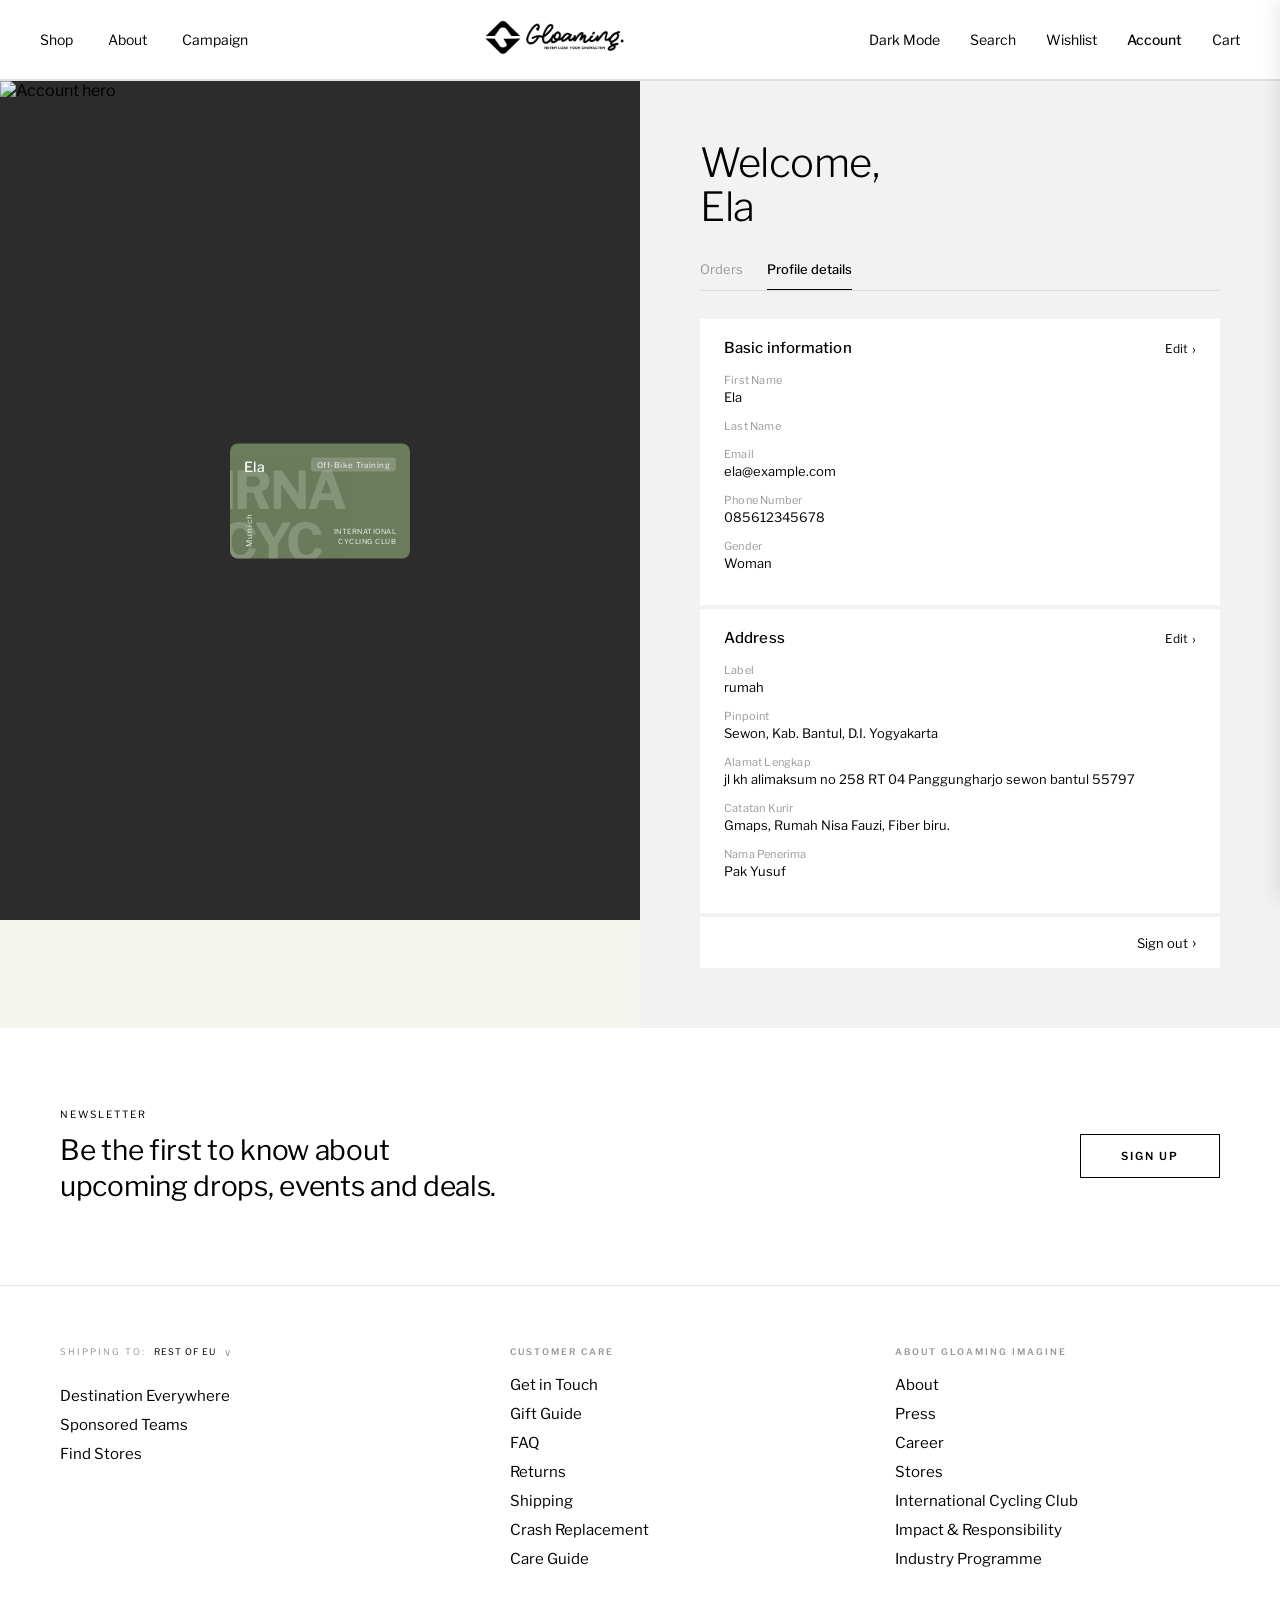
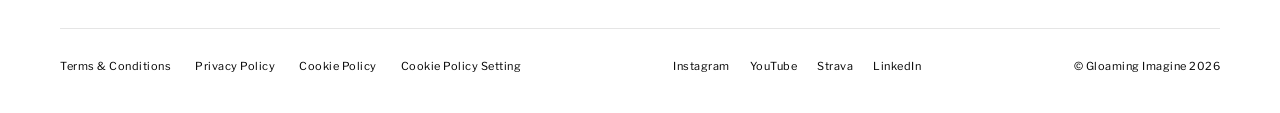
==== commit 5f03f697: "Revamp About page, theme and header Major rewrite of aboutus.php to modernize layout and styling: ne" ====
--- a/account.html
+++ b/account.html
@@ -1,1565 +1,1921 @@
-<!DOCTYPE html>
-<html lang="en">
-<head>
-<meta charset="UTF-8">
-<meta name="viewport" content="width=device-width, initial-scale=1.0">
-<title>Account — Gloaming Imagine</title>
-<link rel="preconnect" href="https://fonts.googleapis.com">
-<link rel="preconnect" href="https://fonts.gstatic.com" crossorigin>
-<link href="https://fonts.googleapis.com/css2?family=Libre+Franklin:wght@300;400;500;600;700&display=swap" rel="stylesheet">
-<style>
-* { margin: 0; padding: 0; box-sizing: border-box; }
-
-body {
-  font-family: 'Libre Franklin', -apple-system, sans-serif;
-  background: #f5f5f0;
-  color: #000;
-  overflow-x: hidden;
-  transition: background 0.55s cubic-bezier(0.4, 0, 0.2, 1),
-              color 0.55s cubic-bezier(0.4, 0, 0.2, 1);
-}
-
-/* Global smooth transition for all theme-affected elements */
-*, *::before, *::after {
-  transition:
-    background-color 0.55s cubic-bezier(0.4, 0, 0.2, 1),
-    border-color 0.55s cubic-bezier(0.4, 0, 0.2, 1),
-    color 0.55s cubic-bezier(0.4, 0, 0.2, 1),
-    box-shadow 0.55s cubic-bezier(0.4, 0, 0.2, 1),
-    filter 0.55s cubic-bezier(0.4, 0, 0.2, 1) !important;
-}
-
-/* Theme ripple overlay */
-.theme-ripple {
-  position: fixed;
-  border-radius: 50%;
-  pointer-events: none;
-  z-index: 99998;
-  transform: scale(0);
-  opacity: 0.18;
-  will-change: transform, opacity;
-}
-.theme-ripple.expanding {
-  transform: scale(1) !important;
-  opacity: 0 !important;
-}
-
-/* Toggle icon spin */
-.dark-mode-toggle .toggle-icon { display: inline-block; }
-.dark-mode-toggle.spinning .toggle-icon {
-  animation: spin-bounce 0.55s cubic-bezier(0.34, 1.56, 0.64, 1) forwards;
-}
-@keyframes spin-bounce {
-  0%   { transform: rotate(0deg) scale(1); }
-  50%  { transform: rotate(200deg) scale(1.5); }
-  100% { transform: rotate(360deg) scale(1); }
-}
-
-/* ════════════════════════════════
+<!DOCTYPE html><html lang="en"><head><meta charset="UTF-8"><meta name="viewport" content="width=device-width, initial-scale=1.0"><title>Account — Gloaming Imagine</title><link rel="preconnect" href="https://fonts.googleapis.com"><link rel="preconnect" href="https://fonts.gstatic.com" crossorigin><link href="https://fonts.googleapis.com/css2?family=Libre+Franklin:wght@300;400;500;600;700&display=swap" rel="stylesheet"><style>
+  * { margin: 0; padding: 0; box-sizing: border-box; }
+  
+  body {
+   font-family: 'Libre Franklin', -apple-system, sans-serif;
+   background: #f5f5f0;
+   color: #000;
+   overflow-x: hidden;
+   transition: background 0.55s cubic-bezier(0.4, 0, 0.2, 1),
+   color 0.55s cubic-bezier(0.4, 0, 0.2, 1);
+  }
+  
+  /* Global smooth transition for all theme-affected elements */
+  *, *::before, *::after {
+   transition:
+   background-color 0.55s cubic-bezier(0.4, 0, 0.2, 1),
+   border-color 0.55s cubic-bezier(0.4, 0, 0.2, 1),
+   color 0.55s cubic-bezier(0.4, 0, 0.2, 1),
+   box-shadow 0.55s cubic-bezier(0.4, 0, 0.2, 1),
+   filter 0.55s cubic-bezier(0.4, 0, 0.2, 1) !important;
+  }
+  
+  /* Theme ripple overlay */
+  .theme-ripple {
+   position: fixed;
+   border-radius: 50%;
+   pointer-events: none;
+   z-index: 99998;
+   transform: scale(0);
+   opacity: 0.18;
+   will-change: transform, opacity;
+  }
+  .theme-ripple.expanding {
+   transform: scale(1) !important;
+   opacity: 0 !important;
+  }
+  
+  /* Toggle icon spin */
+  .dark-mode-toggle .toggle-icon { display: inline-block; }
+  .dark-mode-toggle.spinning .toggle-icon {
+   animation: spin-bounce 0.55s cubic-bezier(0.34, 1.56, 0.64, 1) forwards;
+  }
+  @keyframes spin-bounce {
+   0% { transform: rotate(0deg) scale(1); }
+   50% { transform: rotate(200deg) scale(1.5); }
+   100% { transform: rotate(360deg) scale(1); }
+  }
+  
+  /* ════════════════════════════════
    DARK MODE
-════════════════════════════════ */
-body.dark-mode {
-  background: #111;
-  color: #f0f0f0;
-  scrollbar-color: #fff #222;
-}
-body.dark-mode::-webkit-scrollbar { width: 8px; }
-body.dark-mode::-webkit-scrollbar-track { background: #222; }
-body.dark-mode::-webkit-scrollbar-thumb { background: #fff; border-radius: 4px; }
-body.dark-mode::-webkit-scrollbar-thumb:hover { background: #ccc; }
-
-/* Header dark */
-body.dark-mode header { background: #1a1a1a !important; border-bottom-color: #333 !important; }
-body.dark-mode .header-main { border-bottom-color: #333 !important; }
-
-/* Header scroll state — dark at-top */
-body.dark-mode header.at-top {
-  background: transparent !important;
-  border-bottom-color: transparent !important;
-  backdrop-filter: none !important;
-  box-shadow: none !important;
-}
-body.dark-mode header.at-top .header-main { border-bottom-color: transparent !important; }
-body.dark-mode header.at-top .header-left a,
-body.dark-mode header.at-top .header-right a,
-body.dark-mode header.at-top .search-toggle,
-body.dark-mode header.at-top .dark-mode-toggle { color: #fff !important; }
-
-/* Header scroll — dark scrolled */
-body.dark-mode header.scrolled {
-  background: #1a1a1a !important;
-  backdrop-filter: none !important;
-  border-bottom-color: #333 !important;
-  box-shadow: 0 2px 16px rgba(0,0,0,0.4) !important;
-}
-body.dark-mode header.scrolled .header-main { border-bottom-color: transparent !important; }
-
-/* Header scroll — dark scrolling-down */
-body.dark-mode header.scrolling-down {
-  background: rgba(17, 17, 17, 0.45) !important;
-  backdrop-filter: blur(18px) saturate(160%) !important;
-  -webkit-backdrop-filter: blur(18px) saturate(160%) !important;
-  border-bottom-color: transparent !important;
-  box-shadow: none !important;
-}
-body.dark-mode header.scrolling-down .header-main { border-bottom-color: transparent !important; }
-body.dark-mode header.scrolling-down .header-left a,
-body.dark-mode header.scrolling-down .header-right a,
-body.dark-mode header.scrolling-down .search-toggle,
-body.dark-mode header.scrolling-down .dark-mode-toggle { color: #fff !important; }
-
-body.dark-mode .header-left a,
-body.dark-mode .header-right a,
-body.dark-mode .search-toggle { color: #f0f0f0 !important; }
-
-/* Dark mode toggle button */
-body.dark-mode .dark-mode-toggle { color: #f0f0f0; }
-
-/* Dark mode: account page elements */
-body.dark-mode .right-panel { background: #1a1a1a !important; }
-body.dark-mode .welcome-heading { color: #f0f0f0 !important; }
-body.dark-mode .account-tabs { border-bottom-color: #333 !important; }
-body.dark-mode .account-tab { color: #555 !important; }
-body.dark-mode .account-tab:hover { color: #ccc !important; }
-body.dark-mode .account-tab.active { color: #f0f0f0 !important; border-bottom-color: #f0f0f0 !important; }
-body.dark-mode .profile-section { background: #222 !important; }
-body.dark-mode .section-title { color: #f0f0f0 !important; }
-body.dark-mode .edit-btn { color: #f0f0f0 !important; }
-body.dark-mode .field-label { color: #888 !important; }
-body.dark-mode .field-value { color: #f0f0f0 !important; }
-body.dark-mode .field-action { border-top-color: #333 !important; }
-body.dark-mode .field-action-text { color: #666 !important; }
-body.dark-mode .field-action-arrow { color: #555 !important; }
-body.dark-mode .profile-section.dark { background: #0a0a0a !important; }
-body.dark-mode .signout-row { background: #222 !important; }
-body.dark-mode .signout-btn { color: #f0f0f0 !important; }
-body.dark-mode .footer-area { background: #1a1a1a !important; }
-body.dark-mode .newsletter-section { background: #222 !important; border-bottom-color: #333 !important; }
-body.dark-mode .newsletter-label { color: #f0f0f0 !important; }
-body.dark-mode .newsletter-title { color: #f0f0f0 !important; }
-body.dark-mode .newsletter-btn {
-  background: #f0f0f0 !important;
-  color: #111 !important;
-  border-color: #f0f0f0 !important;
-}
-body.dark-mode .newsletter-btn:hover {
-  background: #333 !important;
-  color: #f0f0f0 !important;
-}
-body.dark-mode .footer-main { background: #1a1a1a !important; }
-body.dark-mode .footer-top { border-bottom-color: #333 !important; }
-body.dark-mode .footer-col-title { color: #666 !important; }
-body.dark-mode .shipping-label { color: #666 !important; }
-body.dark-mode .shipping-select { color: #f0f0f0 !important; background: #1a1a1a !important; border-color: #555 !important; }
-body.dark-mode .shipping-arrow { color: #666 !important; }
-body.dark-mode .footer-links a { color: #ccc !important; }
-body.dark-mode .footer-links a:hover { opacity: 0.6; }
-body.dark-mode .footer-bottom { border-top-color: #333; }
-body.dark-mode .footer-legal a { color: #aaa !important; }
-body.dark-mode .footer-social a { color: #aaa !important; }
-body.dark-mode .footer-copyright { color: #aaa !important; }
-
-/* Dark mode: search */
-body.dark-mode .search-box { background: #1a1a1a !important; border-color: #333 !important; }
-body.dark-mode .search-input { background: #1a1a1a !important; color: #f0f0f0 !important; }
-body.dark-mode .search-dropdown { background: #1a1a1a !important; border-color: #333 !important; }
-body.dark-mode .search-result-item { color: #f0f0f0 !important; border-bottom-color: #2a2a2a !important; }
-body.dark-mode .search-result-item:hover { background: #2a2a2a !important; }
-body.dark-mode .search-no-results { color: #888 !important; }
-body.dark-mode .search-footer { border-top-color: #333 !important; }
-
-/* Dark mode: sidebars */
-body.dark-mode .cart-sidebar,
-body.dark-mode .shop-sidebar { background: #1a1a1a !important; color: #f0f0f0 !important; }
-body.dark-mode .cart-header,
-body.dark-mode .shop-sidebar-header { border-bottom-color: #333 !important; }
-body.dark-mode .cart-close,
-body.dark-mode .shop-sidebar-close { color: #f0f0f0 !important; }
-body.dark-mode .cart-title { color: #f0f0f0 !important; }
-body.dark-mode .cart-item { border-bottom-color: #2a2a2a !important; }
-body.dark-mode .cart-item-image { background: #2a2a2a !important; }
-body.dark-mode .cart-item-name { color: #f0f0f0 !important; }
-body.dark-mode .cart-item-variant,
-body.dark-mode .cart-item-remove,
-body.dark-mode .cart-empty-text { color: #888 !important; }
-body.dark-mode .cart-item-price,
-body.dark-mode .cart-empty-title { color: #f0f0f0 !important; }
-body.dark-mode .cart-quantity { border-color: #444 !important; background: #222 !important; }
-body.dark-mode .cart-quantity button { color: #f0f0f0 !important; background: transparent !important; }
-body.dark-mode .cart-quantity span { color: #f0f0f0 !important; }
-body.dark-mode .cart-footer { background: #1a1a1a !important; border-top-color: #333 !important; }
-body.dark-mode .cart-subtotal,
-body.dark-mode .cart-total { color: #f0f0f0 !important; }
-body.dark-mode .cart-checkout { background: #f0f0f0 !important; color: #111 !important; }
-body.dark-mode .cart-checkout:hover { background: #ccc !important; }
-body.dark-mode .shop-section-title { color: #666 !important; }
-body.dark-mode .shop-category-item,
-body.dark-mode .shop-link-simple { color: #f0f0f0 !important; border-bottom-color: #2a2a2a !important; }
-body.dark-mode .shop-divider { background: #2a2a2a !important; }
-
-/* Mobile menu dark */
-body.dark-mode .mobile-menu { background: #1a1a1a !important; }
-body.dark-mode .mobile-menu a { color: #f0f0f0 !important; border-bottom-color: #2a2a2a !important; }
-body.dark-mode .mobile-menu-header { border-bottom-color: #333 !important; }
-
-/* ════════════════════════════════
+  ════════════════════════════════ */
+  body.dark-mode {
+   background: #111;
+   color: #f0f0f0;
+   scrollbar-color: #fff #222;
+  }
+  body.dark-mode::-webkit-scrollbar { width: 8px; }
+  body.dark-mode::-webkit-scrollbar-track { background: #222; }
+  body.dark-mode::-webkit-scrollbar-thumb { background: #fff; border-radius: 4px; }
+  body.dark-mode::-webkit-scrollbar-thumb:hover { background: #ccc; }
+  
+  /* Header dark */
+  body.dark-mode header { background: #1a1a1a !important; border-bottom-color: #333 !important; }
+  body.dark-mode .header-main { border-bottom-color: #333 !important; }
+  
+  /* Header scroll state — dark at-top */
+  body.dark-mode header.at-top {
+   background: transparent !important;
+   border-bottom-color: transparent !important;
+   backdrop-filter: none !important;
+   box-shadow: none !important;
+  }
+  body.dark-mode header.at-top .header-main { border-bottom-color: transparent !important; }
+  body.dark-mode header.at-top .header-left a,
+  body.dark-mode header.at-top .header-right a,
+  body.dark-mode header.at-top .search-toggle,
+  body.dark-mode header.at-top .dark-mode-toggle { color: #fff !important; }
+  
+  /* Header scroll — dark scrolled */
+  body.dark-mode header.scrolled {
+   background: #1a1a1a !important;
+   backdrop-filter: none !important;
+   border-bottom-color: #333 !important;
+   box-shadow: 0 2px 16px rgba(0,0,0,0.4) !important;
+  }
+  body.dark-mode header.scrolled .header-main { border-bottom-color: transparent !important; }
+  
+  /* Header scroll — dark scrolling-down */
+  body.dark-mode header.scrolling-down {
+   background: rgba(17, 17, 17, 0.45) !important;
+   backdrop-filter: blur(18px) saturate(160%) !important;
+   -webkit-backdrop-filter: blur(18px) saturate(160%) !important;
+   border-bottom-color: transparent !important;
+   box-shadow: none !important;
+  }
+  body.dark-mode header.scrolling-down .header-main { border-bottom-color: transparent !important; }
+  body.dark-mode header.scrolling-down .header-left a,
+  body.dark-mode header.scrolling-down .header-right a,
+  body.dark-mode header.scrolling-down .search-toggle,
+  body.dark-mode header.scrolling-down .dark-mode-toggle { color: #fff !important; }
+  
+  body.dark-mode .header-left a,
+  body.dark-mode .header-right a,
+  body.dark-mode .search-toggle { color: #f0f0f0 !important; }
+  
+  /* Dark mode toggle button */
+  body.dark-mode .dark-mode-toggle { color: #f0f0f0; }
+  
+  /* Dark mode: account page elements */
+  body.dark-mode .right-panel { background: #1a1a1a !important; }
+  body.dark-mode .welcome-heading { color: #f0f0f0 !important; }
+  body.dark-mode .account-tabs { border-bottom-color: #333 !important; }
+  body.dark-mode .account-tab { color: #555 !important; }
+  body.dark-mode .account-tab:hover { color: #ccc !important; }
+  body.dark-mode .account-tab.active { color: #f0f0f0 !important; border-bottom-color: #f0f0f0 !important; }
+  body.dark-mode .profile-section { background: #222 !important; }
+  body.dark-mode .section-title { color: #f0f0f0 !important; }
+  body.dark-mode .edit-btn { color: #f0f0f0 !important; }
+  body.dark-mode .field-label { color: #888 !important; }
+  body.dark-mode .field-value { color: #f0f0f0 !important; }
+  body.dark-mode .field-action { border-top-color: #333 !important; }
+  body.dark-mode .field-action-text { color: #666 !important; }
+  body.dark-mode .field-action-arrow { color: #555 !important; }
+  body.dark-mode .profile-section.dark { background: #0a0a0a !important; }
+  body.dark-mode .signout-row { background: #222 !important; }
+  body.dark-mode .signout-btn { color: #f0f0f0 !important; }
+  body.dark-mode .footer-area { background: #1a1a1a !important; }
+  body.dark-mode .newsletter-section { background: #222 !important; border-bottom-color: #333 !important; }
+  body.dark-mode .newsletter-label { color: #f0f0f0 !important; }
+  body.dark-mode .newsletter-title { color: #f0f0f0 !important; }
+  body.dark-mode .newsletter-btn {
+   background: #f0f0f0 !important;
+   color: #111 !important;
+   border-color: #f0f0f0 !important;
+  }
+  body.dark-mode .newsletter-btn:hover {
+   background: #333 !important;
+   color: #f0f0f0 !important;
+  }
+  body.dark-mode .footer-main { background: #1a1a1a !important; }
+  body.dark-mode .footer-top { border-bottom-color: #333 !important; }
+  body.dark-mode .footer-col-title { color: #666 !important; }
+  body.dark-mode .shipping-label { color: #666 !important; }
+  body.dark-mode .shipping-select { color: #f0f0f0 !important; background: #1a1a1a !important; border-color: #555 !important; }
+  body.dark-mode .shipping-arrow { color: #666 !important; }
+  body.dark-mode .footer-links a { color: #ccc !important; }
+  body.dark-mode .footer-links a:hover { opacity: 0.6; }
+  body.dark-mode .footer-bottom { border-top-color: #333; }
+  body.dark-mode .footer-legal a { color: #aaa !important; }
+  body.dark-mode .footer-social a { color: #aaa !important; }
+  body.dark-mode .footer-copyright { color: #aaa !important; }
+  
+  body.dark-mode .edit-overlay { background: rgba(0,0,0,0.65) !important; }
+  
+  /* Dark mode: search */
+  body.dark-mode .search-box { background: #1a1a1a !important; border-color: #333 !important; }
+  body.dark-mode .search-input { background: #1a1a1a !important; color: #f0f0f0 !important; }
+  body.dark-mode .search-dropdown { background: #1a1a1a !important; border-color: #333 !important; }
+  body.dark-mode .search-result-item { color: #f0f0f0 !important; border-bottom-color: #2a2a2a !important; }
+  body.dark-mode .search-result-item:hover { background: #2a2a2a !important; }
+  body.dark-mode .search-no-results { color: #888 !important; }
+  body.dark-mode .search-footer { border-top-color: #333 !important; }
+  
+  /* Dark mode: sidebars */
+  body.dark-mode .cart-sidebar,
+  body.dark-mode .shop-sidebar { background: #1a1a1a !important; color: #f0f0f0 !important; }
+  body.dark-mode .cart-header,
+  body.dark-mode .shop-sidebar-header { border-bottom-color: #333 !important; }
+  body.dark-mode .cart-close,
+  body.dark-mode .shop-sidebar-close { color: #f0f0f0 !important; }
+  body.dark-mode .cart-title { color: #f0f0f0 !important; }
+  body.dark-mode .cart-item { border-bottom-color: #2a2a2a !important; }
+  body.dark-mode .cart-item-image { background: #2a2a2a !important; }
+  body.dark-mode .cart-item-name { color: #f0f0f0 !important; }
+  body.dark-mode .cart-item-variant,
+  body.dark-mode .cart-item-remove,
+  body.dark-mode .cart-empty-text { color: #888 !important; }
+  body.dark-mode .cart-item-price,
+  body.dark-mode .cart-empty-title { color: #f0f0f0 !important; }
+  body.dark-mode .cart-quantity { border-color: #444 !important; background: #222 !important; }
+  body.dark-mode .cart-quantity button { color: #f0f0f0 !important; background: transparent !important; }
+  body.dark-mode .cart-quantity span { color: #f0f0f0 !important; }
+  body.dark-mode .cart-footer { background: #1a1a1a !important; border-top-color: #333 !important; }
+  body.dark-mode .cart-subtotal,
+  body.dark-mode .cart-total { color: #f0f0f0 !important; }
+  body.dark-mode .cart-checkout { background: #f0f0f0 !important; color: #111 !important; }
+  body.dark-mode .cart-checkout:hover { background: #ccc !important; }
+  body.dark-mode .shop-section-title { color: #666 !important; }
+  body.dark-mode .shop-category-item,
+  body.dark-mode .shop-link-simple { color: #f0f0f0 !important; border-bottom-color: #2a2a2a !important; }
+  body.dark-mode .shop-divider { background: #2a2a2a !important; }
+  
+  /* Mobile menu dark */
+  body.dark-mode .mobile-menu { background: #1a1a1a !important; }
+  body.dark-mode .mobile-menu a { color: #f0f0f0 !important; border-bottom-color: #2a2a2a !important; }
+  body.dark-mode .mobile-menu-header { border-bottom-color: #333 !important; }
+  
+  /* ════════════════════════════════
    HEADER (from index.html)
-════════════════════════════════ */
-header {
-  position: sticky;
-  top: 0;
-  background: #fff;
-  border-bottom: 1px solid #e0e0e0;
-  z-index: 100;
-  transition:
-    background-color 0.45s cubic-bezier(0.4, 0, 0.2, 1),
-    border-color     0.45s cubic-bezier(0.4, 0, 0.2, 1),
-    box-shadow       0.45s cubic-bezier(0.4, 0, 0.2, 1),
-    backdrop-filter  0.45s cubic-bezier(0.4, 0, 0.2, 1) !important;
-}
-
-header.at-top {
-  background: #fff !important;
-  border-bottom-color: #e0e0e0 !important;
-  backdrop-filter: none !important;
-  box-shadow: none !important;
-}
-header.scrolled {
-  background: #fff !important;
-  backdrop-filter: none !important;
-  -webkit-backdrop-filter: none !important;
-  border-bottom-color: #e0e0e0 !important;
-  box-shadow: 0 2px 16px rgba(0,0,0,0.07) !important;
-}
-header.scrolled .header-main { border-bottom-color: transparent !important; }
-header.scrolling-down {
-  background: rgba(255,255,255,0.55) !important;
-  backdrop-filter: blur(18px) saturate(180%) !important;
-  -webkit-backdrop-filter: blur(18px) saturate(180%) !important;
-  border-bottom-color: rgba(0,0,0,0.06) !important;
-  box-shadow: none !important;
-}
-header.scrolling-down .header-main { border-bottom-color: transparent !important; }
-
-.header-main {
-  padding: 20px 40px;
-  display: flex;
-  justify-content: space-between;
-  align-items: center;
-  border-bottom: 1px solid #e0e0e0;
-}
-.header-left {
-  display: flex;
-  gap: 35px;
-  align-items: center;
-}
-.header-left a {
-  color: #000;
-  text-decoration: none;
-  font-size: 14px;
-  transition: opacity 0.3s;
-}
-.header-left a:hover { opacity: 0.6; }
-
-.logo { text-align: center; flex: 1; }
-.logo-image { height: 35px; width: auto; object-fit: contain; }
-.logo-text {
-  font-size: 16px;
-  font-weight: 700;
-  letter-spacing: 1.5px;
-  text-transform: uppercase;
-  line-height: 1.2;
-  display: block;
-}
-.logo-subtitle {
-  font-size: 8px;
-  font-weight: 400;
-  letter-spacing: 2px;
-  margin-top: 2px;
-  display: block;
-}
-
-.header-right {
-  display: flex;
-  gap: 30px;
-  align-items: center;
-}
-.header-right a {
-  color: #000;
-  text-decoration: none;
-  font-size: 14px;
-  transition: opacity 0.3s;
-}
-.header-right a:hover { opacity: 0.6; }
-
-/* Dark Mode Toggle */
-.dark-mode-toggle {
-  background: none;
-  border: none;
-  cursor: pointer;
-  display: flex;
-  align-items: center;
-  gap: 6px;
-  font-family: 'Libre Franklin', sans-serif;
-  font-size: 14px;
-  color: #000;
-  padding: 0;
-  transition: opacity 0.3s;
-}
-.dark-mode-toggle:hover { opacity: 0.6; }
-.dark-mode-toggle .toggle-icon { font-size: 15px; line-height: 1; }
-
-/* Mobile hamburger */
-.hamburger-btn {
-  display: none;
-  background: none;
-  border: none;
-  cursor: pointer;
-  flex-direction: column;
-  gap: 5px;
-  padding: 4px;
-}
-.hamburger-btn span {
-  display: block;
-  width: 22px;
-  height: 2px;
-  background: #000;
-  border-radius: 2px;
-  transition: background 0.3s;
-}
-body.dark-mode .hamburger-btn span { background: #f0f0f0; }
-
-/* Mobile Menu */
-.mobile-menu {
-  display: none;
-  position: fixed;
-  top: 0;
-  left: -100%;
-  width: 100%;
-  max-width: 360px;
-  height: 100vh;
-  background: #fff;
-  z-index: 99999;
-  flex-direction: column;
-  overflow-y: auto;
-  transition: left 0.35s cubic-bezier(0.4,0,0.2,1);
-}
-.mobile-menu.open { left: 0; }
-.mobile-overlay {
-  display: none;
-  position: fixed;
-  inset: 0;
-  background: rgba(0,0,0,0.5);
-  z-index: 99998;
-  opacity: 0;
-  transition: opacity 0.35s;
-}
-.mobile-overlay.open { opacity: 1; }
-.mobile-menu-header {
-  display: flex;
-  justify-content: space-between;
-  align-items: center;
-  padding: 20px 24px;
-  border-bottom: 1px solid #e0e0e0;
-}
-.mobile-menu-close {
-  background: none;
-  border: none;
-  font-size: 22px;
-  cursor: pointer;
-  color: #000;
-}
-body.dark-mode .mobile-menu-close { color: #f0f0f0; }
-.mobile-menu a {
-  display: block;
-  padding: 16px 24px;
-  font-size: 15px;
-  color: #000;
-  text-decoration: none;
-  border-bottom: 1px solid #f0f0f0;
-}
-.mobile-menu a:hover { opacity: 0.6; }
-
-/* Search */
-.search-container { position: relative; }
-.search-toggle {
-  color: #000;
-  text-decoration: none;
-  font-size: 14px;
-  transition: opacity 0.3s;
-  cursor: pointer;
-}
-.search-toggle:hover { opacity: 0.6; }
-.search-box {
-  position: absolute;
-  right: 0;
-  top: 50%;
-  transform: translateY(-50%);
-  width: 0;
-  opacity: 0;
-  visibility: hidden;
-  transition: all 0.3s ease;
-  background: #fff;
-  border: 1px solid #e0e0e0;
-  overflow: visible;
-  z-index: 1000;
-}
-.search-box.active { width: 350px; opacity: 1; visibility: visible; }
-.search-input-wrapper { position: relative; }
-.search-input {
-  width: 100%;
-  padding: 10px 35px 10px 12px;
-  border: none;
-  outline: none;
-  font-size: 14px;
-  font-family: inherit;
-}
-.search-close {
-  position: absolute;
-  right: 10px;
-  top: 50%;
-  transform: translateY(-50%);
-  background: none;
-  border: none;
-  font-size: 18px;
-  cursor: pointer;
-  color: #666;
-  padding: 0;
-  width: 20px;
-  height: 20px;
-  display: flex;
-  align-items: center;
-  justify-content: center;
-}
-.search-close:hover { color: #000; }
-.search-dropdown {
-  position: absolute;
-  top: 100%;
-  left: 0;
-  right: 0;
-  background: #fff;
-  border: 1px solid #e0e0e0;
-  border-top: none;
-  max-height: 400px;
-  overflow-y: auto;
-  display: none;
-  box-shadow: 0 4px 12px rgba(0,0,0,0.1);
-}
-.search-dropdown.active { display: block; }
-.search-result-item {
-  display: flex;
-  align-items: center;
-  gap: 12px;
-  padding: 12px;
-  text-decoration: none;
-  color: #000;
-  border-bottom: 1px solid #f5f5f5;
-  transition: background 0.2s;
-}
-.search-result-item:hover { background: #f8f8f8; }
-.search-result-image { width: 50px; height: 50px; object-fit: cover; background: #f5f5f5; flex-shrink: 0; }
-.search-result-info { flex: 1; }
-.search-result-name { font-size: 13px; font-weight: 500; margin-bottom: 2px; }
-.search-result-variant { font-size: 11px; color: #666; }
-.search-result-price { font-size: 13px; font-weight: 600; flex-shrink: 0; }
-.search-footer { padding: 12px; text-align: center; border-top: 1px solid #e0e0e0; }
-.search-see-all {
-  display: inline-block;
-  padding: 8px 24px;
-  background: #000;
-  color: #fff;
-  text-decoration: none;
-  font-size: 12px;
-  font-weight: 600;
-  letter-spacing: 0.5px;
-  transition: background 0.3s;
-}
-.search-see-all:hover { background: #333; }
-.search-no-results { padding: 24px; text-align: center; color: #666; font-size: 13px; }
-
-/* Cart Sidebar */
-.cart-sidebar {
-  position: fixed;
-  top: 0; right: -450px;
-  width: 450px;
-  height: 100vh;
-  background: #fff;
-  z-index: 10000;
-  box-shadow: -2px 0 20px rgba(0,0,0,0.1);
-  transition: right 0.4s ease;
-  overflow-y: auto;
-}
-.cart-sidebar.open { right: 0; }
-.cart-overlay {
-  position: fixed;
-  top: 0; left: 0;
-  width: 100%; height: 100vh;
-  background: rgba(0,0,0,0.5);
-  z-index: 9999;
-  opacity: 0;
-  pointer-events: none;
-  transition: opacity 0.4s ease;
-}
-.cart-overlay.open { opacity: 1; pointer-events: all; }
-.cart-header {
-  display: flex;
-  justify-content: space-between;
-  align-items: center;
-  padding: 25px 30px;
-  border-bottom: 1px solid #e0e0e0;
-}
-.cart-title { font-size: 18px; font-weight: 600; letter-spacing: 0.5px; }
-.cart-close {
-  background: none;
-  border: none;
-  font-size: 24px;
-  cursor: pointer;
-  padding: 0;
-  width: 30px;
-  height: 30px;
-  display: flex;
-  align-items: center;
-  justify-content: center;
-  transition: opacity 0.3s;
-}
-.cart-close:hover { opacity: 0.6; }
-.cart-empty { text-align: center; padding: 60px 30px; }
-.cart-empty-title { font-size: 16px; margin-bottom: 10px; }
-.cart-empty-text { font-size: 13px; color: #666; }
-.cart-footer {
-  padding: 30px;
-  border-top: 1px solid #e0e0e0;
-  position: sticky;
-  bottom: 0;
-  background: #fff;
-}
-.cart-checkout {
-  width: 100%;
-  padding: 18px;
-  background: #000;
-  color: #fff;
-  border: none;
-  cursor: pointer;
-  font-size: 13px;
-  letter-spacing: 1.5px;
-  transition: background 0.3s;
-  text-decoration: none;
-  display: block;
-  text-align: center;
-}
-.cart-checkout:hover { background: #333; }
-
-/* Shop Sidebar */
-.shop-overlay {
-  position: fixed;
-  top: 0; left: 0;
-  width: 100%; height: 100vh;
-  background: rgba(0,0,0,0.5);
-  z-index: 9998;
-  opacity: 0;
-  pointer-events: none;
-  transition: opacity 0.35s ease;
-}
-.shop-overlay.open { opacity: 1; pointer-events: all; }
-.shop-sidebar {
-  position: fixed;
-  top: 0; left: -560px;
-  width: 560px;
-  height: 100vh;
-  background: #fff;
-  z-index: 9999;
-  transition: left 0.35s cubic-bezier(0.4,0,0.2,1);
-  overflow-y: auto;
-  display: flex;
-  flex-direction: column;
-}
-.shop-sidebar.open { left: 0; }
-.shop-sidebar-header {
-  display: flex;
-  justify-content: space-between;
-  align-items: center;
-  padding: 28px 36px 20px;
-  border-bottom: 1px solid #f0f0f0;
-}
-.shop-sidebar-header span { font-size: 13px; font-weight: 600; letter-spacing: 1px; text-transform: uppercase; }
-.shop-sidebar-close { background: none; border: none; font-size: 22px; cursor: pointer; color: #000; line-height: 1; padding: 0; }
-.shop-sidebar-close:hover { opacity: 0.5; }
-.shop-sidebar-banner { width: 100%; height: 300px; overflow: hidden; position: relative; flex-shrink: 0; }
-.shop-sidebar-banner img { width: 100%; height: 100%; object-fit: cover; }
-.shop-sidebar-banner-label {
-  position: absolute;
-  bottom: 20px; left: 30px;
-  background: #fff;
-  padding: 8px 16px;
-  font-size: 14px;
-  font-weight: 600;
-}
-.shop-sidebar-body { padding: 0 36px 36px; flex: 1; }
-.shop-section-title { font-size: 11px; font-weight: 700; letter-spacing: 1.5px; text-transform: uppercase; color: #999; margin: 28px 0 16px; }
-.shop-category-grid { display: grid; grid-template-columns: 1fr 1fr; gap: 6px 24px; }
-.shop-category-item {
-  display: flex;
-  align-items: center;
-  gap: 14px;
-  padding: 10px 0;
-  text-decoration: none;
-  color: #000;
-  font-size: 14px;
-  border-bottom: 1px solid #f5f5f5;
-  transition: opacity 0.2s;
-}
-.shop-category-item:hover { opacity: 0.5; }
-.shop-category-icon { width: 36px; height: 36px; object-fit: contain; flex-shrink: 0; filter: grayscale(100%); }
-.shop-divider { height: 1px; background: #e8e8e8; margin: 8px 0 4px; }
-.shop-link-simple {
-  display: block;
-  padding: 11px 0;
-  text-decoration: none;
-  color: #000;
-  font-size: 14px;
-  border-bottom: 1px solid #f5f5f5;
-  transition: opacity 0.2s;
-}
-.shop-link-simple:hover { opacity: 0.5; }
-
-/* Wishlist count badge */
-.badge-count {
-  display: none;
-  position: absolute;
-  top: -8px;
-  right: -12px;
-  background: #000;
-  color: #fff;
-  font-size: 9px;
-  font-weight: 700;
-  min-width: 16px;
-  height: 16px;
-  border-radius: 50%;
-  text-align: center;
-  line-height: 16px;
-  padding: 0 3px;
-  letter-spacing: 0;
-}
-
-/* ════════════════════════════════
+  ════════════════════════════════ */
+  header {
+   position: sticky;
+   top: 0;
+   background: #fff;
+   border-bottom: 1px solid #e0e0e0;
+   z-index: 100;
+   transition:
+   background-color 0.45s cubic-bezier(0.4, 0, 0.2, 1),
+   border-color 0.45s cubic-bezier(0.4, 0, 0.2, 1),
+   box-shadow 0.45s cubic-bezier(0.4, 0, 0.2, 1),
+   backdrop-filter 0.45s cubic-bezier(0.4, 0, 0.2, 1) !important;
+  }
+  
+  header.at-top {
+   background: #fff !important;
+   border-bottom-color: #e0e0e0 !important;
+   backdrop-filter: none !important;
+   box-shadow: none !important;
+  }
+  header.scrolled {
+   background: #fff !important;
+   backdrop-filter: none !important;
+   -webkit-backdrop-filter: none !important;
+   border-bottom-color: #e0e0e0 !important;
+   box-shadow: 0 2px 16px rgba(0,0,0,0.07) !important;
+  }
+  header.scrolled .header-main { border-bottom-color: transparent !important; }
+  header.scrolling-down {
+   background: rgba(255,255,255,0.55) !important;
+   backdrop-filter: blur(18px) saturate(180%) !important;
+   -webkit-backdrop-filter: blur(18px) saturate(180%) !important;
+   border-bottom-color: rgba(0,0,0,0.06) !important;
+   box-shadow: none !important;
+  }
+  header.scrolling-down .header-main { border-bottom-color: transparent !important; }
+  
+  .header-main {
+   padding: 20px 40px;
+   display: flex;
+   justify-content: space-between;
+   align-items: center;
+   border-bottom: 1px solid #e0e0e0;
+  }
+  .header-left {
+   display: flex;
+   gap: 35px;
+   align-items: center;
+  }
+  .header-left a {
+   color: #000;
+   text-decoration: none;
+   font-size: 14px;
+   transition: opacity 0.3s;
+  }
+  .header-left a:hover { opacity: 0.6; }
+  
+  .logo { text-align: center; flex: 1; }
+  .logo-image { height: 35px; width: auto; object-fit: contain; }
+  .logo-text {
+   font-size: 16px;
+   font-weight: 700;
+   letter-spacing: 1.5px;
+   text-transform: uppercase;
+   line-height: 1.2;
+   display: block;
+  }
+  .logo-subtitle {
+   font-size: 8px;
+   font-weight: 400;
+   letter-spacing: 2px;
+   margin-top: 2px;
+   display: block;
+  }
+  
+  .header-right {
+   display: flex;
+   gap: 30px;
+   align-items: center;
+  }
+  .header-right a {
+   color: #000;
+   text-decoration: none;
+   font-size: 14px;
+   transition: opacity 0.3s;
+  }
+  .header-right a:hover { opacity: 0.6; }
+  
+  /* Dark Mode Toggle */
+  .dark-mode-toggle {
+   background: none;
+   border: none;
+   cursor: pointer;
+   display: flex;
+   align-items: center;
+   gap: 6px;
+   font-family: 'Libre Franklin', sans-serif;
+   font-size: 14px;
+   color: #000;
+   padding: 0;
+   transition: opacity 0.3s;
+  }
+  .dark-mode-toggle:hover { opacity: 0.6; }
+  .dark-mode-toggle .toggle-icon { font-size: 15px; line-height: 1; }
+  
+  /* Mobile hamburger */
+  .hamburger-btn {
+   display: none;
+   background: none;
+   border: none;
+   cursor: pointer;
+   flex-direction: column;
+   gap: 5px;
+   padding: 4px;
+  }
+  .hamburger-btn span {
+   display: block;
+   width: 22px;
+   height: 2px;
+   background: #000;
+   border-radius: 2px;
+   transition: background 0.3s;
+  }
+  body.dark-mode .hamburger-btn span { background: #f0f0f0; }
+  
+  /* Mobile Menu */
+  .mobile-menu {
+   display: none;
+   position: fixed;
+   top: 0;
+   left: -100%;
+   width: 100%;
+   max-width: 360px;
+   height: 100vh;
+   background: #fff;
+   z-index: 99999;
+   flex-direction: column;
+   overflow-y: auto;
+   transition: left 0.35s cubic-bezier(0.4,0,0.2,1);
+  }
+  .mobile-menu.open { left: 0; }
+  .mobile-overlay {
+   display: none;
+   position: fixed;
+   inset: 0;
+   background: rgba(0,0,0,0.5);
+   z-index: 99998;
+   opacity: 0;
+   transition: opacity 0.35s;
+  }
+  .mobile-overlay.open { opacity: 1; }
+  .mobile-menu-header {
+   display: flex;
+   justify-content: space-between;
+   align-items: center;
+   padding: 20px 24px;
+   border-bottom: 1px solid #e0e0e0;
+  }
+  .mobile-menu-close {
+   background: none;
+   border: none;
+   font-size: 22px;
+   cursor: pointer;
+   color: #000;
+  }
+  body.dark-mode .mobile-menu-close { color: #f0f0f0; }
+  .mobile-menu a {
+   display: block;
+   padding: 16px 24px;
+   font-size: 15px;
+   color: #000;
+   text-decoration: none;
+   border-bottom: 1px solid #f0f0f0;
+  }
+  .mobile-menu a:hover { opacity: 0.6; }
+  
+  /* Search */
+  .search-container { position: relative; }
+  .search-toggle {
+   color: #000;
+   text-decoration: none;
+   font-size: 14px;
+   transition: opacity 0.3s;
+   cursor: pointer;
+  }
+  .search-toggle:hover { opacity: 0.6; }
+  .search-box {
+   position: absolute;
+   right: 0;
+   top: 50%;
+   transform: translateY(-50%);
+   width: 0;
+   opacity: 0;
+   visibility: hidden;
+   transition: all 0.3s ease;
+   background: #fff;
+   border: 1px solid #e0e0e0;
+   overflow: visible;
+   z-index: 1000;
+  }
+  .search-box.active { width: 350px; opacity: 1; visibility: visible; }
+  .search-input-wrapper { position: relative; }
+  .search-input {
+   width: 100%;
+   padding: 10px 35px 10px 12px;
+   border: none;
+   outline: none;
+   font-size: 14px;
+   font-family: inherit;
+  }
+  .search-close {
+   position: absolute;
+   right: 10px;
+   top: 50%;
+   transform: translateY(-50%);
+   background: none;
+   border: none;
+   font-size: 18px;
+   cursor: pointer;
+   color: #666;
+   padding: 0;
+   width: 20px;
+   height: 20px;
+   display: flex;
+   align-items: center;
+   justify-content: center;
+  }
+  .search-close:hover { color: #000; }
+  .search-dropdown {
+   position: absolute;
+   top: 100%;
+   left: 0;
+   right: 0;
+   background: #fff;
+   border: 1px solid #e0e0e0;
+   border-top: none;
+   max-height: 400px;
+   overflow-y: auto;
+   display: none;
+   box-shadow: 0 4px 12px rgba(0,0,0,0.1);
+  }
+  .search-dropdown.active { display: block; }
+  .search-result-item {
+   display: flex;
+   align-items: center;
+   gap: 12px;
+   padding: 12px;
+   text-decoration: none;
+   color: #000;
+   border-bottom: 1px solid #f5f5f5;
+   transition: background 0.2s;
+  }
+  .search-result-item:hover { background: #f8f8f8; }
+  .search-result-image { width: 50px; height: 50px; object-fit: cover; background: #f5f5f5; flex-shrink: 0; }
+  .search-result-info { flex: 1; }
+  .search-result-name { font-size: 13px; font-weight: 500; margin-bottom: 2px; }
+  .search-result-variant { font-size: 11px; color: #666; }
+  .search-result-price { font-size: 13px; font-weight: 600; flex-shrink: 0; }
+  .search-footer { padding: 12px; text-align: center; border-top: 1px solid #e0e0e0; }
+  .search-see-all {
+   display: inline-block;
+   padding: 8px 24px;
+   background: #000;
+   color: #fff;
+   text-decoration: none;
+   font-size: 12px;
+   font-weight: 600;
+   letter-spacing: 0.5px;
+   transition: background 0.3s;
+  }
+  .search-see-all:hover { background: #333; }
+  .search-no-results { padding: 24px; text-align: center; color: #666; font-size: 13px; }
+  
+  /* Cart Sidebar */
+  .cart-sidebar {
+   position: fixed;
+   top: 0; right: -450px;
+   width: 450px;
+   height: 100vh;
+   background: #fff;
+   z-index: 10000;
+   box-shadow: -2px 0 20px rgba(0,0,0,0.1);
+   transition: right 0.4s ease;
+   overflow-y: auto;
+  }
+  .cart-sidebar.open { right: 0; }
+  .cart-overlay {
+   position: fixed;
+   top: 0; left: 0;
+   width: 100%; height: 100vh;
+   background: rgba(0,0,0,0.5);
+   z-index: 9999;
+   opacity: 0;
+   pointer-events: none;
+   transition: opacity 0.4s ease;
+  }
+  .cart-overlay.open { opacity: 1; pointer-events: all; }
+  .cart-header {
+   display: flex;
+   justify-content: space-between;
+   align-items: center;
+   padding: 25px 30px;
+   border-bottom: 1px solid #e0e0e0;
+  }
+  .cart-title { font-size: 18px; font-weight: 600; letter-spacing: 0.5px; }
+  .cart-close {
+   background: none;
+   border: none;
+   font-size: 24px;
+   cursor: pointer;
+   padding: 0;
+   width: 30px;
+   height: 30px;
+   display: flex;
+   align-items: center;
+   justify-content: center;
+   transition: opacity 0.3s;
+  }
+  .cart-close:hover { opacity: 0.6; }
+  .cart-empty { text-align: center; padding: 60px 30px; }
+  .cart-empty-title { font-size: 16px; margin-bottom: 10px; }
+  .cart-empty-text { font-size: 13px; color: #666; }
+  .cart-footer {
+   padding: 30px;
+   border-top: 1px solid #e0e0e0;
+   position: sticky;
+   bottom: 0;
+   background: #fff;
+  }
+  .cart-checkout {
+   width: 100%;
+   padding: 18px;
+   background: #000;
+   color: #fff;
+   border: none;
+   cursor: pointer;
+   font-size: 13px;
+   letter-spacing: 1.5px;
+   transition: background 0.3s;
+   text-decoration: none;
+   display: block;
+   text-align: center;
+  }
+  .cart-checkout:hover { background: #333; }
+  
+  /* Shop Sidebar */
+  .shop-overlay {
+   position: fixed;
+   top: 0; left: 0;
+   width: 100%; height: 100vh;
+   background: rgba(0,0,0,0.5);
+   z-index: 9998;
+   opacity: 0;
+   pointer-events: none;
+   transition: opacity 0.35s ease;
+  }
+  .shop-overlay.open { opacity: 1; pointer-events: all; }
+  .shop-sidebar {
+   position: fixed;
+   top: 0; left: -560px;
+   width: 560px;
+   height: 100vh;
+   background: #fff;
+   z-index: 9999;
+   transition: left 0.35s cubic-bezier(0.4,0,0.2,1);
+   overflow-y: auto;
+   display: flex;
+   flex-direction: column;
+  }
+  .shop-sidebar.open { left: 0; }
+  .shop-sidebar-header {
+   display: flex;
+   justify-content: space-between;
+   align-items: center;
+   padding: 28px 36px 20px;
+   border-bottom: 1px solid #f0f0f0;
+  }
+  .shop-sidebar-header span { font-size: 13px; font-weight: 600; letter-spacing: 1px; text-transform: uppercase; }
+  .shop-sidebar-close { background: none; border: none; font-size: 22px; cursor: pointer; color: #000; line-height: 1; padding: 0; }
+  .shop-sidebar-close:hover { opacity: 0.5; }
+  .shop-sidebar-banner { width: 100%; height: 300px; overflow: hidden; position: relative; flex-shrink: 0; }
+  .shop-sidebar-banner img { width: 100%; height: 100%; object-fit: cover; }
+  .shop-sidebar-banner-label {
+   position: absolute;
+   bottom: 20px; left: 30px;
+   background: #fff;
+   padding: 8px 16px;
+   font-size: 14px;
+   font-weight: 600;
+  }
+  .shop-sidebar-body { padding: 0 36px 36px; flex: 1; }
+  .shop-section-title { font-size: 11px; font-weight: 700; letter-spacing: 1.5px; text-transform: uppercase; color: #999; margin: 28px 0 16px; }
+  .shop-category-grid { display: grid; grid-template-columns: 1fr 1fr; gap: 6px 24px; }
+  .shop-category-item {
+   display: flex;
+   align-items: center;
+   gap: 14px;
+   padding: 10px 0;
+   text-decoration: none;
+   color: #000;
+   font-size: 14px;
+   border-bottom: 1px solid #f5f5f5;
+   transition: opacity 0.2s;
+  }
+  .shop-category-item:hover { opacity: 0.5; }
+  .shop-category-icon { width: 36px; height: 36px; object-fit: contain; flex-shrink: 0; filter: grayscale(100%); }
+  .shop-divider { height: 1px; background: #e8e8e8; margin: 8px 0 4px; }
+  .shop-link-simple {
+   display: block;
+   padding: 11px 0;
+   text-decoration: none;
+   color: #000;
+   font-size: 14px;
+   border-bottom: 1px solid #f5f5f5;
+   transition: opacity 0.2s;
+  }
+  .shop-link-simple:hover { opacity: 0.5; }
+  
+  /* Wishlist count badge */
+  .badge-count {
+   display: none;
+   position: absolute;
+   top: -8px;
+   right: -12px;
+   background: #000;
+   color: #fff;
+   font-size: 9px;
+   font-weight: 700;
+   min-width: 16px;
+   height: 16px;
+   border-radius: 50%;
+   text-align: center;
+   line-height: 16px;
+   padding: 0 3px;
+   letter-spacing: 0;
+  }
+  
+  /* ════════════════════════════════
    MAIN LAYOUT
-════════════════════════════════ */
-.page-wrapper {
-  display: flex;
-  min-height: calc(100vh - 61px);
-}
-
-/* Left: sticky image panel */
-.left-panel { width: 50%; position: relative; }
-.left-sticky {
-  position: sticky;
-  top: 61px;
-  height: calc(100vh - 61px);
-  overflow: hidden;
-}
-.left-image {
-  width: 100%;
-  height: 100%;
-  object-fit: cover;
-  display: block;
-  background: #2c2c2c;
-}
-.left-card-overlay {
-  position: absolute;
-  top: 50%;
-  left: 50%;
-  transform: translate(-50%, -50%);
-}
-.icc-card {
-  width: 180px;
-  height: 115px;
-  background: #6b7c5c;
-  border-radius: 8px;
-  padding: 14px;
-  color: #fff;
-  position: relative;
-  overflow: hidden;
-}
-.icc-card-name { font-size: 14px; font-weight: 500; letter-spacing: 0.3px; }
-.icc-card-type {
-  position: absolute;
-  top: 14px; right: 14px;
-  font-size: 8px;
-  letter-spacing: 0.5px;
-  opacity: 0.9;
-  background: rgba(255,255,255,0.2);
-  padding: 2px 6px;
-  border-radius: 3px;
-}
-.icc-card-bg {
-  position: absolute;
-  bottom: -10px; left: -10px; right: -10px;
-  font-size: 52px;
-  font-weight: 700;
-  letter-spacing: -2px;
-  opacity: 0.18;
-  color: #fff;
-  line-height: 1;
-  user-select: none;
-}
-.icc-card-bottom {
-  position: absolute;
-  bottom: 12px; left: 14px; right: 14px;
-  display: flex;
-  justify-content: space-between;
-  align-items: flex-end;
-}
-.icc-card-city {
-  font-size: 8px;
-  letter-spacing: 1px;
-  opacity: 0.85;
-  writing-mode: vertical-lr;
-  transform: rotate(180deg);
-}
-.icc-card-logo { font-size: 7px; letter-spacing: 0.5px; text-align: right; opacity: 0.9; line-height: 1.4; }
-
-/* Right: scrollable content */
-.right-panel {
-  width: 50%;
-  background: #f2f2f2;
-  padding: 60px 60px 0;
-}
-.welcome-heading {
-  font-size: 40px;
-  font-weight: 300;
-  letter-spacing: -0.5px;
-  line-height: 1.1;
-  margin-bottom: 32px;
-  color: #000;
-}
-
-/* Tabs */
-.account-tabs {
-  display: flex;
-  gap: 24px;
-  margin-bottom: 28px;
-  border-bottom: 1px solid #ddd;
-  overflow-x: auto;
-  -webkit-overflow-scrolling: touch;
-  scrollbar-width: none;
-}
-.account-tabs::-webkit-scrollbar { display: none; }
-.account-tab {
-  font-size: 13px;
-  color: #999;
-  text-decoration: none;
-  padding-bottom: 12px;
-  border-bottom: 2px solid transparent;
-  margin-bottom: -1px;
-  transition: color 0.2s;
-  cursor: pointer;
-  background: none;
-  border-left: none;
-  border-right: none;
-  border-top: none;
-  font-family: inherit;
-  white-space: nowrap;
-  flex-shrink: 0;
-}
-.account-tab:hover { color: #000; }
-.account-tab.active { color: #000; font-weight: 500; border-bottom: 2px solid #000; }
-
-/* Profile sections */
-.profile-section { background: #fff; margin-bottom: 4px; padding: 20px 24px; }
-.section-header { display: flex; justify-content: space-between; align-items: center; margin-bottom: 16px; }
-.section-title { font-size: 15px; font-weight: 500; letter-spacing: 0.1px; }
-.edit-btn {
-  display: flex;
-  align-items: center;
-  gap: 4px;
-  font-size: 12px;
-  color: #000;
-  cursor: pointer;
-  background: none;
-  border: none;
-  font-family: inherit;
-}
-.edit-btn:hover { opacity: 0.6; }
-.edit-btn::after { content: '›'; font-size: 14px; }
-.field-row { margin-bottom: 14px; }
-.field-label { font-size: 11px; color: #999; letter-spacing: 0.2px; margin-bottom: 2px; }
-.field-value { font-size: 13px; color: #000; }
-.field-action {
-  display: flex;
-  justify-content: space-between;
-  align-items: center;
-  padding: 14px 0;
-  border-top: 1px solid #f0f0f0;
-  cursor: pointer;
-}
-.field-action-text { font-size: 13px; color: #bbb; }
-.field-action-arrow { font-size: 16px; color: #bbb; }
-
-/* ICC Preferences — dark card */
-.profile-section.dark { background: #111; color: #fff; }
-.profile-section.dark .section-title { color: #fff; }
-.profile-section.dark .edit-btn { color: #fff; }
-.profile-section.dark .field-label { color: #888; }
-.profile-section.dark .field-value { color: #fff; }
-
-/* Sign out */
-.signout-row {
-  background: #fff;
-  padding: 16px 24px;
-  display: flex;
-  justify-content: flex-end;
-  align-items: center;
-  margin-bottom: 60px;
-  cursor: pointer;
-}
-.signout-btn {
-  display: flex;
-  align-items: center;
-  gap: 4px;
-  font-size: 13px;
-  color: #000;
-  background: none;
-  border: none;
-  font-family: inherit;
-  cursor: pointer;
-}
-.signout-btn:hover { opacity: 0.6; }
-.signout-btn::after { content: '›'; font-size: 16px; }
-
-/* Footer (inside right panel) */
-.footer-area { 
-    background: #fff; 
-    margin: 0 -60px; 
-    padding: 0 60px;}
-.newsletter-section {
-  padding: 80px 60px;
-  border-bottom: 1px solid #e5e5e5;
-  display: flex;
-  justify-content: space-between;
-  align-items: center;
-  gap: 40px;
-}
-.newsletter-label { font-size: 10px; letter-spacing: 2px; text-transform: uppercase; color: #000; margin-bottom: 12px; }
-.newsletter-title { font-size: 28px; font-weight: 400; line-height: 1.3; letter-spacing: -0.3px; color: #000; }
-.newsletter-btn {
-  flex-shrink: 0;
-  padding: 14px 40px;
-  border: 1px solid #000;
-  background: transparent;
-  font-size: 11px;
-  font-weight: 600;
-  letter-spacing: 2px;
-  text-transform: uppercase;
-  cursor: pointer;
-  font-family: inherit;
-  white-space: nowrap;
-}
-.newsletter-btn:hover { background: #000; color: #fff; }
-.footer-main { padding: 60px 60px 40px; }
-.footer-top {
-  display: grid;
-  grid-template-columns: 1.2fr 1fr 1fr;
-  gap: 60px;
-  padding-bottom: 50px;
-  border-bottom: 1px solid #e5e5e5;
-  margin-bottom: 30px;
-}
-.footer-col-title { font-size: 9px; letter-spacing: 2px; text-transform: uppercase; color: #999; margin-bottom: 18px; font-weight: 600; }
-.shipping-to { display: flex; align-items: center; gap: 8px; margin-bottom: 28px; }
-.shipping-label { font-size: 9px; letter-spacing: 2px; text-transform: uppercase; color: #999; }
-.shipping-select {
-  font-size: 9px;
-  letter-spacing: 1px;
-  text-transform: uppercase;
-  border: none;
-  background: transparent;
-  color: #000;
-  font-family: inherit;
-  cursor: pointer;
-  appearance: none;
-  -webkit-appearance: none;
-}
-.shipping-arrow { font-size: 10px; color: #999; }
-.footer-links { list-style: none; }
-.footer-links li { margin-bottom: 10px; }
-.footer-links a { font-size: 15px; color: #000; text-decoration: none; font-weight: 400; }
-.footer-links a:hover { opacity: 0.6; }
-.footer-bottom {
-  display: flex;
-  justify-content: space-between;
-  align-items: center;
-  flex-wrap: wrap;
-  gap: 16px;
-}
-.footer-legal { display: flex; gap: 24px; flex-wrap: wrap; }
-.footer-legal a { font-size: 11px; color: #000; text-decoration: none; letter-spacing: 0.5px; }
-.footer-legal a:hover { opacity: 0.6; }
-.footer-social { display: flex; gap: 20px; }
-.footer-social a { font-size: 11px; color: #000; text-decoration: none; letter-spacing: 0.5px; }
-.footer-social a:hover { opacity: 0.6; }
-.footer-copyright { font-size: 11px; color: #000; letter-spacing: 0.5px; }
-
-/* ════════════════════════════════
+  ════════════════════════════════ */
+  .page-wrapper {
+   display: flex;
+   min-height: calc(100vh - 61px);
+  }
+  
+  /* Left: sticky image panel */
+  .left-panel {
+    width: 50%;
+    position: sticky;
+    top: 61px;
+    height: calc(100vh - 61px);
+    align-self: flex-start;
+    flex-shrink: 0;
+  }
+  .left-sticky {
+    position: absolute;
+    inset: 0;
+    overflow: hidden;
+  }
+  .left-image {
+    width: 100%;
+    height: 100%;
+    object-fit: cover;
+    display: block;
+    background: #2c2c2c;
+  }
+  .left-card-overlay {
+   position: absolute;
+   top: 50%;
+   left: 50%;
+   transform: translate(-50%, -50%);
+  }
+  .icc-card {
+   width: 180px;
+   height: 115px;
+   background: #6b7c5c;
+   border-radius: 8px;
+   padding: 14px;
+   color: #fff;
+   position: relative;
+   overflow: hidden;
+  }
+  .icc-card-name { font-size: 14px; font-weight: 500; letter-spacing: 0.3px; }
+  .icc-card-type {
+   position: absolute;
+   top: 14px; right: 14px;
+   font-size: 8px;
+   letter-spacing: 0.5px;
+   opacity: 0.9;
+   background: rgba(255,255,255,0.2);
+   padding: 2px 6px;
+   border-radius: 3px;
+  }
+  .icc-card-bg {
+   position: absolute;
+   bottom: -10px; left: -10px; right: -10px;
+   font-size: 52px;
+   font-weight: 700;
+   letter-spacing: -2px;
+   opacity: 0.18;
+   color: #fff;
+   line-height: 1;
+   user-select: none;
+  }
+  .icc-card-bottom {
+   position: absolute;
+   bottom: 12px; left: 14px; right: 14px;
+   display: flex;
+   justify-content: space-between;
+   align-items: flex-end;
+  }
+  .icc-card-city {
+   font-size: 8px;
+   letter-spacing: 1px;
+   opacity: 0.85;
+   writing-mode: vertical-lr;
+   transform: rotate(180deg);
+  }
+  .icc-card-logo { font-size: 7px; letter-spacing: 0.5px; text-align: right; opacity: 0.9; line-height: 1.4; }
+  
+  /* Right: scrollable content */
+  .right-panel {
+   width: 50%;
+   background: #f2f2f2;
+   padding: 60px 60px 0;
+  }
+  .welcome-heading {
+   font-size: 40px;
+   font-weight: 300;
+   letter-spacing: -0.5px;
+   line-height: 1.1;
+   margin-bottom: 32px;
+   color: #000;
+  }
+  
+  /* Tabs */
+  .account-tabs {
+   display: flex;
+   gap: 24px;
+   margin-bottom: 28px;
+   border-bottom: 1px solid #ddd;
+   overflow-x: auto;
+   -webkit-overflow-scrolling: touch;
+   scrollbar-width: none;
+  }
+  .account-tabs::-webkit-scrollbar { display: none; }
+  .account-tab {
+   font-size: 13px;
+   color: #999;
+   text-decoration: none;
+   padding-bottom: 12px;
+   border-bottom: 2px solid transparent;
+   margin-bottom: -1px;
+   transition: color 0.2s;
+   cursor: pointer;
+   background: none;
+   border-left: none;
+   border-right: none;
+   border-top: none;
+   font-family: inherit;
+   white-space: nowrap;
+   flex-shrink: 0;
+  }
+  .account-tab:hover { color: #000; }
+  .account-tab.active { color: #000; font-weight: 500; border-bottom: 2px solid #000; }
+  
+  /* Profile sections */
+  .profile-section { background: #fff; margin-bottom: 4px; padding: 20px 24px; }
+  .section-header { display: flex; justify-content: space-between; align-items: center; margin-bottom: 16px; }
+  .section-title { font-size: 15px; font-weight: 500; letter-spacing: 0.1px; }
+  .edit-btn {
+   display: flex;
+   align-items: center;
+   gap: 4px;
+   font-size: 12px;
+   color: #000;
+   cursor: pointer;
+   background: none;
+   border: none;
+   font-family: inherit;
+  }
+  .edit-btn:hover { opacity: 0.6; }
+  .edit-btn::after { content: '›'; font-size: 14px; }
+  .field-row { margin-bottom: 14px; }
+  .field-label { font-size: 11px; color: #999; letter-spacing: 0.2px; margin-bottom: 2px; }
+  .field-value { font-size: 13px; color: #000; }
+  .field-action {
+   display: flex;
+   justify-content: space-between;
+   align-items: center;
+   padding: 14px 0;
+   border-top: 1px solid #f0f0f0;
+   cursor: pointer;
+  }
+  .field-action-text { font-size: 13px; color: #bbb; }
+  .field-action-arrow { font-size: 16px; color: #bbb; }
+  
+  /* ICC Preferences — dark card */
+  .profile-section.dark { background: #111; color: #fff; }
+  .profile-section.dark .section-title { color: #fff; }
+  .profile-section.dark .edit-btn { color: #fff; }
+  .profile-section.dark .field-label { color: #888; }
+  .profile-section.dark .field-value { color: #fff; }
+  
+  /* Sign out */
+  .signout-row {
+   background: #fff;
+   padding: 16px 24px;
+   display: flex;
+   justify-content: flex-end;
+   align-items: center;
+   margin-bottom: 60px;
+   cursor: pointer;
+  }
+  .signout-btn {
+   display: flex;
+   align-items: center;
+   gap: 4px;
+   font-size: 13px;
+   color: #000;
+   background: none;
+   border: none;
+   font-family: inherit;
+   cursor: pointer;
+  }
+  .signout-btn:hover { opacity: 0.6; }
+  .signout-btn::after { content: '›'; font-size: 16px; }
+  
+  /* Footer (inside right panel) */
+  .footer-area { 
+   background: #fff; 
+   margin: 0 -60px; 
+   padding: 0 60px;}
+  .newsletter-section {
+   padding: 80px 60px;
+   border-bottom: 1px solid #e5e5e5;
+   display: flex;
+   justify-content: space-between;
+   align-items: center;
+   gap: 40px;
+  }
+  .newsletter-label { font-size: 10px; letter-spacing: 2px; text-transform: uppercase; color: #000; margin-bottom: 12px; }
+  .newsletter-title { font-size: 28px; font-weight: 400; line-height: 1.3; letter-spacing: -0.3px; color: #000; }
+  .newsletter-btn {
+   flex-shrink: 0;
+   padding: 14px 40px;
+   border: 1px solid #000;
+   background: transparent;
+   font-size: 11px;
+   font-weight: 600;
+   letter-spacing: 2px;
+   text-transform: uppercase;
+   cursor: pointer;
+   font-family: inherit;
+   white-space: nowrap;
+  }
+  .newsletter-btn:hover { background: #000; color: #fff; }
+  .footer-main { padding: 60px 60px 40px; }
+  .footer-top {
+   display: grid;
+   grid-template-columns: 1.2fr 1fr 1fr;
+   gap: 60px;
+   padding-bottom: 50px;
+   border-bottom: 1px solid #e5e5e5;
+   margin-bottom: 30px;
+  }
+  .footer-col-title { font-size: 9px; letter-spacing: 2px; text-transform: uppercase; color: #999; margin-bottom: 18px; font-weight: 600; }
+  .shipping-to { display: flex; align-items: center; gap: 8px; margin-bottom: 28px; }
+  .shipping-label { font-size: 9px; letter-spacing: 2px; text-transform: uppercase; color: #999; }
+  .shipping-select {
+   font-size: 9px;
+   letter-spacing: 1px;
+   text-transform: uppercase;
+   border: none;
+   background: transparent;
+   color: #000;
+   font-family: inherit;
+   cursor: pointer;
+   appearance: none;
+   -webkit-appearance: none;
+  }
+  .shipping-arrow { font-size: 10px; color: #999; }
+  .footer-links { list-style: none; }
+  .footer-links li { margin-bottom: 10px; }
+  .footer-links a { font-size: 15px; color: #000; text-decoration: none; font-weight: 400; }
+  .footer-links a:hover { opacity: 0.6; }
+  .footer-bottom {
+   display: flex;
+   justify-content: space-between;
+   align-items: center;
+   flex-wrap: wrap;
+   gap: 16px;
+  }
+  .footer-legal { display: flex; gap: 24px; flex-wrap: wrap; }
+  .footer-legal a { font-size: 11px; color: #000; text-decoration: none; letter-spacing: 0.5px; }
+  .footer-legal a:hover { opacity: 0.6; }
+  .footer-social { display: flex; gap: 20px; }
+  .footer-social a { font-size: 11px; color: #000; text-decoration: none; letter-spacing: 0.5px; }
+  .footer-social a:hover { opacity: 0.6; }
+  .footer-copyright { font-size: 11px; color: #000; letter-spacing: 0.5px; }
+  
+  /* ════════════════════════════════
+   EDIT SIDEBAR
+  ════════════════════════════════ */
+  .edit-overlay {
+   position: fixed;
+   inset: 0;
+   background: rgba(0,0,0,0.45);
+   z-index: 19999;
+   opacity: 0;
+   pointer-events: none;
+   transition: opacity 0.35s ease;
+  }
+  .edit-overlay.open { opacity: 1; pointer-events: all; }
+  
+  .edit-sidebar {
+   position: fixed;
+   top: 0; right: -520px;
+   width: 100%;
+   max-width: 480px;
+   height: 100vh;
+   background: #fff;
+   z-index: 20000;
+   box-shadow: -4px 0 30px rgba(0,0,0,0.12);
+   transition: right 0.38s cubic-bezier(0.4,0,0.2,1);
+   display: flex;
+   flex-direction: column;
+   overflow: hidden;
+  }
+  .edit-sidebar.open { right: 0; }
+  
+  body.dark-mode .edit-sidebar {
+   background: #1a1a1a !important;
+   color: #f0f0f0 !important;
+  }
+  
+  .edit-sidebar-header {
+   display: flex;
+   justify-content: space-between;
+   align-items: center;
+   padding: 24px 28px 20px;
+   border-bottom: 1px solid #e8e8e8;
+   flex-shrink: 0;
+  }
+  body.dark-mode .edit-sidebar-header { border-bottom-color: #333 !important; }
+  
+  .edit-sidebar-title {
+   font-size: 15px;
+   font-weight: 600;
+   letter-spacing: 0.1px;
+  }
+  
+  .edit-sidebar-close {
+   background: none;
+   border: none;
+   font-size: 22px;
+   cursor: pointer;
+   color: #000;
+   padding: 0;
+   width: 28px;
+   height: 28px;
+   display: flex;
+   align-items: center;
+   justify-content: center;
+   transition: opacity 0.2s;
+   border-radius: 50%;
+  }
+  .edit-sidebar-close:hover { opacity: 0.5; }
+  body.dark-mode .edit-sidebar-close { color: #f0f0f0 !important; }
+  
+  .edit-sidebar-body {
+   flex: 1;
+   overflow-y: auto;
+   padding: 28px 28px 20px;
+   scrollbar-width: thin;
+   scrollbar-color: #ccc transparent;
+  }
+  body.dark-mode .edit-sidebar-body { scrollbar-color: #444 transparent !important; }
+  
+  /* Form field styles */
+  .form-group {
+   margin-bottom: 20px;
+   position: relative;
+  }
+  .form-label {
+   font-size: 11px;
+   color: #888;
+   letter-spacing: 0.3px;
+   margin-bottom: 0;
+   position: absolute;
+   top: 10px;
+   left: 16px;
+   pointer-events: none;
+   transition: all 0.2s;
+  }
+  body.dark-mode .form-label { color: #666 !important; }
+  
+  .form-input, .form-textarea, .form-select {
+   width: 100%;
+   padding: 28px 16px 10px;
+   font-size: 14px;
+   font-family: 'Libre Franklin', sans-serif;
+   color: #000;
+   background: #fff;
+   border: 1px solid #e0e0e0;
+   border-radius: 4px;
+   outline: none;
+   transition: border-color 0.2s;
+   appearance: none;
+   -webkit-appearance: none;
+  }
+  .form-input:focus, .form-textarea:focus, .form-select:focus {
+   border-color: #000;
+  }
+  body.dark-mode .form-input,
+  body.dark-mode .form-textarea,
+  body.dark-mode .form-select {
+   background: #2a2a2a !important;
+   border-color: #444 !important;
+   color: #f0f0f0 !important;
+  }
+  body.dark-mode .form-input:focus,
+  body.dark-mode .form-textarea:focus,
+  body.dark-mode .form-select:focus {
+   border-color: #aaa !important;
+  }
+  
+  .form-textarea {
+   resize: none;
+   min-height: 100px;
+   padding-top: 28px;
+  }
+  
+  .form-select-wrapper {
+   position: relative;
+  }
+  .form-select-wrapper::after {
+   content: '∨';
+   position: absolute;
+   right: 14px;
+   top: 50%;
+   transform: translateY(-50%);
+   font-size: 11px;
+   color: #999;
+   pointer-events: none;
+  }
+  body.dark-mode .form-select-wrapper::after { color: #666 !important; }
+  
+  .char-count {
+   text-align: right;
+   font-size: 10px;
+   color: #bbb;
+   margin-top: 4px;
+  }
+  body.dark-mode .char-count { color: #555 !important; }
+  
+  /* Pinpoint row */
+  .pinpoint-row {
+   display: flex;
+   align-items: center;
+   gap: 10px;
+   padding: 14px 16px;
+   border: 1px solid #e0e0e0;
+   border-radius: 4px;
+   margin-bottom: 20px;
+   cursor: pointer;
+   transition: border-color 0.2s;
+  }
+  .pinpoint-row:hover { border-color: #000; }
+  body.dark-mode .pinpoint-row { border-color: #444 !important; }
+  body.dark-mode .pinpoint-row:hover { border-color: #aaa !important; }
+  
+  .pinpoint-icon {
+   font-size: 16px;
+   flex-shrink: 0;
+   color: #555;
+  }
+  body.dark-mode .pinpoint-icon { color: #aaa !important; }
+  
+  .pinpoint-label {
+   font-size: 10px;
+   color: #888;
+   margin-bottom: 1px;
+  }
+  body.dark-mode .pinpoint-label { color: #666 !important; }
+  
+  .pinpoint-value {
+   font-size: 13px;
+   color: #000;
+  }
+  body.dark-mode .pinpoint-value { color: #f0f0f0 !important; }
+  
+  .pinpoint-change {
+   margin-left: auto;
+   font-size: 12px;
+   color: #2e7d32;
+   font-weight: 500;
+   white-space: nowrap;
+  }
+  
+  .form-section-divider {
+   height: 1px;
+   background: #f0f0f0;
+   margin: 4px 0 20px;
+  }
+  body.dark-mode .form-section-divider { background: #2a2a2a !important; }
+  
+  /* Radio gender */
+  .gender-options {
+   display: flex;
+   gap: 10px;
+   margin-top: 6px;
+  }
+  .gender-opt {
+   flex: 1;
+   border: 1px solid #e0e0e0;
+   border-radius: 4px;
+   padding: 12px 16px;
+   cursor: pointer;
+   display: flex;
+   align-items: center;
+   gap: 8px;
+   font-size: 13px;
+   transition: border-color 0.2s, background 0.2s;
+  }
+  .gender-opt:hover { border-color: #999; }
+  .gender-opt.selected { border-color: #000; background: #f8f8f8; }
+  body.dark-mode .gender-opt { border-color: #444 !important; color: #f0f0f0 !important; }
+  body.dark-mode .gender-opt.selected { border-color: #f0f0f0 !important; background: #222 !important; }
+  
+  .gender-dot {
+   width: 14px;
+   height: 14px;
+   border-radius: 50%;
+   border: 2px solid #ccc;
+   flex-shrink: 0;
+   display: flex;
+   align-items: center;
+   justify-content: center;
+   transition: border-color 0.2s;
+  }
+  .gender-opt.selected .gender-dot { border-color: #000; }
+  .gender-opt.selected .gender-dot::after {
+   content: '';
+   width: 6px;
+   height: 6px;
+   border-radius: 50%;
+   background: #000;
+   display: block;
+  }
+  body.dark-mode .gender-opt.selected .gender-dot { border-color: #f0f0f0 !important; }
+  body.dark-mode .gender-opt.selected .gender-dot::after { background: #f0f0f0 !important; }
+  
+  /* Birthday read-only hint */
+  .birthday-hint {
+   font-size: 11px;
+   color: #999;
+   margin-top: 6px;
+   line-height: 1.4;
+  }
+  body.dark-mode .birthday-hint { color: #555 !important; }
+  
+  /* Sidebar footer */
+  .edit-sidebar-footer {
+   padding: 20px 28px 28px;
+   border-top: 1px solid #e8e8e8;
+   flex-shrink: 0;
+  }
+  body.dark-mode .edit-sidebar-footer { border-top-color: #333 !important; }
+  
+  .save-btn {
+   width: 100%;
+   padding: 18px;
+   background: #000;
+   color: #fff;
+   border: none;
+   font-size: 13px;
+   font-weight: 600;
+   letter-spacing: 1.5px;
+   text-transform: uppercase;
+   cursor: pointer;
+   font-family: 'Libre Franklin', sans-serif;
+   transition: background 0.25s;
+  }
+  .save-btn:hover { background: #333; }
+  body.dark-mode .save-btn { background: #f0f0f0 !important; color: #111 !important; }
+  body.dark-mode .save-btn:hover { background: #ccc !important; }
+  
+  /* Label chips */
+  .label-chip {
+   background: #f5f5f5;
+   border: 1px solid #e0e0e0;
+   border-radius: 20px;
+   padding: 6px 12px;
+   font-size: 12px;
+   cursor: pointer;
+   font-family: 'Libre Franklin', sans-serif;
+   color: #333;
+   transition: background 0.2s, border-color 0.2s;
+   white-space: nowrap;
+  }
+  .label-chip:hover { background: #ebebeb; border-color: #bbb; }
+  body.dark-mode .label-chip { background: #2a2a2a !important; border-color: #444 !important; color: #ccc !important; }
+  body.dark-mode .label-chip:hover { background: #333 !important; }
+  
+  /* Address cards in list */
+  .addr-card {
+   border: 1px solid #e8e8e8;
+   border-radius: 6px;
+   padding: 16px 18px;
+   margin-bottom: 12px;
+   cursor: pointer;
+   transition: border-color 0.2s, box-shadow 0.2s;
+   background: #fff;
+  }
+  .addr-card:hover { border-color: #999; box-shadow: 0 2px 12px rgba(0,0,0,0.06); }
+  body.dark-mode .addr-card { background: #222 !important; border-color: #333 !important; }
+  body.dark-mode .addr-card:hover { border-color: #666 !important; }
+  
+  .addr-card-top {
+   display: flex;
+   align-items: center;
+   justify-content: space-between;
+   margin-bottom: 8px;
+  }
+  .addr-card-label {
+   font-size: 13px;
+   font-weight: 600;
+   letter-spacing: 0.1px;
+   text-transform: capitalize;
+  }
+  .addr-primary-badge {
+   font-size: 10px;
+   font-weight: 600;
+   letter-spacing: 0.5px;
+   background: #000;
+   color: #fff;
+   padding: 3px 8px;
+   border-radius: 2px;
+   text-transform: uppercase;
+  }
+  body.dark-mode .addr-primary-badge { background: #f0f0f0 !important; color: #111 !important; }
+  
+  .addr-set-primary {
+   font-size: 11px;
+   color: #666;
+   background: none;
+   border: 1px solid #e0e0e0;
+   border-radius: 2px;
+   padding: 3px 8px;
+   cursor: pointer;
+   font-family: inherit;
+   transition: border-color 0.2s, color 0.2s;
+  }
+  .addr-set-primary:hover { border-color: #000; color: #000; }
+  body.dark-mode .addr-set-primary { color: #aaa !important; border-color: #444 !important; }
+  body.dark-mode .addr-set-primary:hover { color: #f0f0f0 !important; border-color: #aaa !important; }
+  
+  .addr-card-recipient { font-size: 13px; font-weight: 500; margin-bottom: 4px; }
+  .addr-card-full { font-size: 12px; color: #555; line-height: 1.5; margin-bottom: 4px; }
+  body.dark-mode .addr-card-full { color: #aaa !important; }
+  .addr-card-note { font-size: 11px; color: #888; margin-bottom: 4px; }
+  body.dark-mode .addr-card-note { color: #666 !important; }
+  .addr-card-pinpoint { font-size: 11px; color: #999; margin-bottom: 6px; }
+  body.dark-mode .addr-card-pinpoint { color: #555 !important; }
+  .addr-card-edit-hint {
+   font-size: 10px;
+   color: #bbb;
+   text-align: right;
+   letter-spacing: 0.3px;
+  }
+  body.dark-mode .addr-card-edit-hint { color: #444 !important; }
+  
+  /* Location options in pinpoint picker */
+  .location-option {
+   display: flex;
+   align-items: flex-start;
+   gap: 12px;
+   padding: 14px 20px;
+   cursor: pointer;
+   border-bottom: 1px solid #f0f0f0;
+   transition: background 0.15s;
+  }
+  .location-option:hover { background: #f8f8f8; }
+  .location-option.active { background: #f5f5f5; }
+  body.dark-mode .location-option { border-bottom-color: #2a2a2a !important; }
+  body.dark-mode .location-option:hover { background: #2a2a2a !important; }
+  body.dark-mode .location-option.active { background: #252525 !important; }
+  
+  .loc-radio {
+   width: 18px;
+   height: 18px;
+   border-radius: 50%;
+   border: 2px solid #ccc;
+   flex-shrink: 0;
+   display: flex;
+   align-items: center;
+   justify-content: center;
+   margin-top: 2px;
+   transition: border-color 0.2s;
+  }
+  .location-option.active .loc-radio { border-color: #000; }
+  body.dark-mode .location-option.active .loc-radio { border-color: #f0f0f0 !important; }
+  
+  .loc-dot {
+   width: 8px; height: 8px;
+   border-radius: 50%;
+   background: transparent;
+   transition: background 0.2s;
+  }
+  .loc-dot.filled { background: #000; }
+  body.dark-mode .loc-dot.filled { background: #f0f0f0 !important; }
+  
+  .loc-name { font-size: 13px; color: #000; margin-bottom: 2px; font-weight: 400; }
+  body.dark-mode .loc-name { color: #f0f0f0 !important; }
+  .loc-coords { font-size: 11px; color: #999; font-family: monospace; }
+  body.dark-mode .loc-coords { color: #555 !important; }
+  
+  /* ════════════════════════════════
    RESPONSIVE — iPad (768–1024px)
-════════════════════════════════ */
-@media (max-width: 1024px) {
-  .header-main { padding: 18px 28px; }
-  .header-left { gap: 24px; }
-  .header-right { gap: 20px; }
-  .dark-mode-toggle .toggle-label { display: none; }
-
-  .right-panel { padding: 48px 40px 0; }
-  .footer-area { margin: 0 -40px; }
-  .newsletter-section { padding: 60px 40px; }
-  .footer-main { padding: 50px 40px 30px; }
-  .footer-top { gap: 36px; }
-  .welcome-heading { font-size: 34px; }
-}
-
-/* ════════════════════════════════
+  ════════════════════════════════ */
+  @media (max-width: 1024px) {
+   .header-main { padding: 18px 28px; }
+   .header-left { gap: 24px; }
+   .header-right { gap: 20px; }
+   .dark-mode-toggle .toggle-label { display: none; }
+  
+   .right-panel { padding: 48px 40px 0; }
+   .footer-area { margin: 0 -40px; }
+   .newsletter-section { padding: 60px 40px; }
+   .footer-main { padding: 50px 40px 30px; }
+   .footer-top { gap: 36px; }
+   .welcome-heading { font-size: 34px; }
+  }
+  
+  /* ════════════════════════════════
    RESPONSIVE — Mobile (< 768px)
-════════════════════════════════ */
-@media (max-width: 768px) {
-  /* Header mobile */
-  .header-main { padding: 14px 20px; }
-  .header-left,
-  .header-right { display: none; }
-  .hamburger-btn { display: flex; }
-  .logo { flex: 0; margin: auto; }
-  .header-main {
-    display: grid;
-    grid-template-columns: auto 1fr auto;
-    align-items: center;
-  }
-
-  /* Mobile menu visible */
-  .mobile-menu { display: flex; }
-
-  /* Page layout: stack panels */
-  .page-wrapper { flex-direction: column; }
-  .left-panel { width: 100%; height: 260px; }
-  .left-sticky { position: relative; top: 0; height: 260px; }
-
-  .right-panel { width: 100%; padding: 32px 20px 0; }
-  .welcome-heading { font-size: 28px; margin-bottom: 24px; }
-
-  .footer-area { margin: 0 -20px; }
-  .newsletter-section { flex-direction: column; padding: 48px 20px; gap: 24px; text-align: left; }
-  .newsletter-title { font-size: 22px; }
-  .newsletter-btn { width: 100%; text-align: center; }
-  .footer-main { padding: 40px 20px 30px; }
-  .footer-top { grid-template-columns: 1fr; gap: 32px; }
-  .footer-bottom { flex-direction: column; align-items: flex-start; gap: 20px; }
-  .footer-legal { gap: 16px; }
-
-  /* Cart sidebar full width on mobile */
-  .cart-sidebar { width: 100%; right: -100%; }
-  .shop-sidebar { width: 100%; left: -100%; }
-  .search-box.active { width: 260px; }
-}
-
-/* ════════════════════════════════
+  ════════════════════════════════ */
+  @media (max-width: 768px) {
+   /* Header mobile */
+   .header-main { padding: 14px 20px; }
+   .header-left,
+   .header-right { display: none; }
+   .hamburger-btn { display: flex; }
+   .logo { flex: 0; margin: auto; }
+   .header-main {
+   display: grid;
+   grid-template-columns: auto 1fr auto;
+   align-items: center;
+   }
+  
+   /* Mobile menu visible */
+   .mobile-menu { display: flex; }
+  
+   /* Page layout: stack panels */
+   .page-wrapper { flex-direction: column; }
+   .left-panel { width: 100%; height: 260px; }
+   .left-sticky { position: relative; top: 0; height: 260px; }
+  
+   .right-panel { width: 100%; padding: 32px 20px 0; }
+   .welcome-heading { font-size: 28px; margin-bottom: 24px; }
+  
+   .footer-area { margin: 0 -20px; }
+   .newsletter-section { flex-direction: column; padding: 48px 20px; gap: 24px; text-align: left; }
+   .newsletter-title { font-size: 22px; }
+   .newsletter-btn { width: 100%; text-align: center; }
+   .footer-main { padding: 40px 20px 30px; }
+   .footer-top { grid-template-columns: 1fr; gap: 32px; }
+   .footer-bottom { flex-direction: column; align-items: flex-start; gap: 20px; }
+   .footer-legal { gap: 16px; }
+  
+   /* Cart sidebar full width on mobile */
+   .cart-sidebar { width: 100%; right: -100%; }
+   .shop-sidebar { width: 100%; left: -100%; }
+   .search-box.active { width: 260px; }
+  }
+  
+  /* ════════════════════════════════
    RESPONSIVE — Small mobile (< 480px)
-════════════════════════════════ */
-@media (max-width: 480px) {
-  .account-tab { font-size: 12px; gap: 16px; }
-  .account-tabs { gap: 16px; }
-  .profile-section { padding: 16px 16px; }
-  .signout-row { padding: 14px 16px; }
-  .welcome-heading { font-size: 24px; }
-}
-</style>
-</head>
-<body>
-
-<!-- Cart Sidebar -->
-<div class="cart-overlay" id="cartOverlay"></div>
-<div class="cart-sidebar" id="cartSidebar">
-  <div class="cart-header">
-    <h2 class="cart-title">Cart (<span id="cartItemCount">0</span>)</h2>
-    <button class="cart-close" id="cartClose">×</button>
-  </div>
-  <div id="cartContentArea">
-    <div class="cart-empty">
-      <div class="cart-empty-title">Your cart is empty</div>
-      <div class="cart-empty-text">Looks like you haven't added anything yet.</div>
-    </div>
-  </div>
-</div>
-
-<!-- Shop Sidebar -->
-<div class="shop-overlay" id="shopOverlay"></div>
-<div class="shop-sidebar" id="shopSidebar">
-  <div class="shop-sidebar-header">
-    <span>Menu</span>
-    <button class="shop-sidebar-close" id="shopClose">&#x2715;</button>
-  </div>
-  <div class="shop-sidebar-banner">
-    <img src="https://cdn.sanity.io/images/k15yl91v/production/b5eda6f4ea2aa30f180fdaf34173ea2c869ab848-1920x2400.jpg?w=800&q=75&fit=max&auto=format" alt="New Arrivals">
-    <div class="shop-sidebar-banner-label">New Arrivals</div>
-  </div>
-  <div class="shop-sidebar-body">
-    <div class="shop-section-title">Cycling</div>
-    <div class="shop-category-grid">
-      <a href="shop.php?cat=jerseys" class="shop-category-item" onclick="closeShopSidebar()">
-        <img src="https://cdn.sanity.io/images/k15yl91v/production/906a70b737b93481ff7d503296d84fcf296a0af2-1920x2400.png?w=80&q=75" class="shop-category-icon" alt="Jerseys"> Jerseys
-      </a>
-      <a href="shop.php?cat=bibs" class="shop-category-item" onclick="closeShopSidebar()">
-        <img src="https://cdn.sanity.io/images/k15yl91v/production/4e44e9497dee224c1bfbde346726121e50b6e537-1920x2400.png?w=80&q=75" class="shop-category-icon" alt="Bibs"> Bibs
-      </a>
-      <a href="shop.php?cat=jackets" class="shop-category-item" onclick="closeShopSidebar()">
-        <img src="https://cdn.sanity.io/images/k15yl91v/production/833f664f6599960e45e465265f64b7129ff40d0c-3000x3750.png?w=80&q=75" class="shop-category-icon" alt="Jackets"> Jackets &amp; Gilets
-      </a>
-      <a href="shop.php?cat=socks" class="shop-category-item" onclick="closeShopSidebar()">
-        <img src="https://cdn.sanity.io/images/k15yl91v/production/5dad33c8ca27ed6431f29e29be3e29281c1f6305-1920x2400.jpg?w=80&q=75" class="shop-category-icon" alt="Socks"> Socks
-      </a>
-    </div>
-    <div class="shop-divider"></div>
-    <div class="shop-section-title">Off-Race</div>
-    <div class="shop-category-grid">
-      <a href="shop.php" class="shop-category-item" onclick="closeShopSidebar()">
-        <img src="https://cdn.sanity.io/images/k15yl91v/production/b47abf6f65495dd2ac71e9e36efaebe3830e8ba8-1920x2400.jpg?w=80&q=75" class="shop-category-icon" alt="T-Shirts"> T-Shirts
-      </a>
-      <a href="shop.php?cat=sweatshirts" class="shop-category-item" onclick="closeShopSidebar()">
-        <img src="https://cdn.sanity.io/images/k15yl91v/production/beab8507d7c19cffdd27ddb1c3245bbf205df91b-1920x2400.jpg?w=80&q=75" class="shop-category-icon" alt="Sweatshirts"> Sweatshirts
-      </a>
-    </div>
-  </div>
-</div>
-
-<!-- Mobile Overlay & Menu -->
-<div class="mobile-overlay" id="mobileOverlay"></div>
-<div class="mobile-menu" id="mobileMenu">
-  <div class="mobile-menu-header">
-    <span style="font-size:13px;font-weight:600;letter-spacing:1px;text-transform:uppercase;">Menu</span>
-    <button class="mobile-menu-close" id="mobileMenuClose">&#x2715;</button>
-  </div>
-  <a href="#" id="mobileShopToggle">Shop</a>
-  <a href="aboutus.php">About</a>
-  <a href="#">Campaign</a>
-  <a href="wishlist.php">Wishlist</a>
-  <a href="account.php" style="font-weight:500;">Account</a>
-  <a href="#" id="mobileCartToggle">Cart</a>
-  <div style="padding: 16px 24px; border-bottom: 1px solid #f0f0f0;">
-    <button class="dark-mode-toggle" id="darkModeToggleMobile" style="font-size:14px;">
-      <span class="toggle-icon">☀️</span>
-      <span class="toggle-label">Dark Mode</span>
-    </button>
-  </div>
-</div>
-
-<!-- HEADER (identical to index.html) -->
-<header id="siteHeader">
-  <div class="header-main">
-    <!-- Hamburger (mobile only) -->
-    <button class="hamburger-btn" id="hamburgerBtn" aria-label="Open menu">
-      <span></span><span></span><span></span>
-    </button>
-
-    <div class="header-left">
-      <a href="#" id="shopToggle">Shop</a>
-      <a href="aboutus.php">About</a>
-      <a href="#">Campaign</a>
-    </div>
-
-    <div class="logo">
-      <a href="index.html">
-        <img src="img/logogloaming.png" alt="Gloaming Imagine" class="logo-image"
-          onerror="this.style.display='none';this.nextElementSibling.style.display='block'">
-        <span style="display:none;font-size:15px;font-weight:700;letter-spacing:1.5px;text-transform:uppercase;">GLOAMING IMAGINE</span>
-      </a>
-    </div>
-
-    <div class="header-right">
-      <button class="dark-mode-toggle" id="darkModeToggle" title="Toggle Dark Mode">
-        <span class="toggle-icon">☀️</span>
-        <span class="toggle-label">Dark Mode</span>
-      </button>
-      <div class="search-container">
-        <a class="search-toggle" id="searchToggle">Search</a>
-        <div class="search-box" id="searchBox">
-          <div class="search-input-wrapper">
-            <input type="text" class="search-input" placeholder="Search products..." id="searchInput">
-            <button class="search-close" id="searchClose">×</button>
-          </div>
-          <div class="search-dropdown" id="searchDropdown"></div>
-        </div>
-      </div>
-      <a href="wishlist.php" style="position:relative;display:inline-block;">
-        Wishlist
-        <span id="wishlistHeaderCount" class="badge-count">0</span>
-      </a>
-      <a href="account.php" style="font-weight:500;">Account</a>
-      <a href="#" id="cartToggle" style="position:relative;display:inline-block;">
-        Cart
-        <span id="cartCount" class="badge-count">0</span>
-      </a>
-    </div>
-  </div>
-</header>
-
-<!-- MAIN -->
-<div class="page-wrapper">
-
-  <!-- LEFT: sticky image -->
-  <div class="left-panel" id="leftPanel">
-    <div class="left-sticky">
-      <img class="left-image"
-        src="https://images.unsplash.com/photo-1541625602330-2277a4c46182?w=900&q=80"
-        alt="Account hero">
-      <div class="left-card-overlay">
-        <div class="icc-card">
-          <div class="icc-card-name">Ela</div>
-          <div class="icc-card-type">Off-Bike Training</div>
-          <div class="icc-card-bg">IRNA<br>CYC</div>
-          <div class="icc-card-bottom">
-            <div class="icc-card-city">Munich</div>
-            <div class="icc-card-logo">INTERNATIONAL<br>CYCLING CLUB</div>
-          </div>
-        </div>
-      </div>
-    </div>
-  </div>
-
-  <!-- RIGHT: scrollable profile + footer -->
-  <div class="right-panel" id="rightPanel">
-
-    <h1 class="welcome-heading">Welcome,<br>Ela</h1>
-
-    <!-- Tabs -->
-    <div class="account-tabs">
-      <button class="account-tab">Summary</button>
-      <button class="account-tab">Orders</button>
-      <button class="account-tab active">Profile details</button>
-      <button class="account-tab">Rewards</button>
-    </div>
-
-    <!-- Basic Information -->
-    <div class="profile-section">
-      <div class="section-header">
-        <span class="section-title">Basic information</span>
-        <button class="edit-btn">Edit</button>
-      </div>
-      <div class="field-row">
-        <div class="field-label">First Name</div>
-        <div class="field-value">Ela</div>
-      </div>
-      <div class="field-row">
-        <div class="field-label">Last Name</div>
-        <div class="field-value"></div>
-      </div>
-      <div class="field-row">
-        <div class="field-label">Email</div>
-        <div class="field-value">ela@example.com</div>
-      </div>
-      <div class="field-row">
-        <div class="field-label">Birthday</div>
-        <div class="field-value">05.12.2004</div>
-      </div>
-      <div class="field-action">
-        <span class="field-action-text">Add your phone number for a easier checkout experience</span>
-        <span class="field-action-arrow">›</span>
-      </div>
-      <div class="field-row" style="margin-top:14px;">
-        <div class="field-label">Gender</div>
-        <div class="field-value">Woman</div>
-      </div>
-      <div class="field-row">
-        <div class="field-label">Connections</div>
-        <div class="field-value">Google<br>Apple</div>
-      </div>
-    </div>
-
-    <!-- Address -->
-    <div class="profile-section">
-      <div class="section-header">
-        <span class="section-title">Address</span>
-        <button class="edit-btn">Edit</button>
-      </div>
-      <div class="field-action">
-        <span class="field-action-text">Add your address for an easier checkout experience</span>
-        <span class="field-action-arrow">›</span>
-      </div>
-    </div>
-
-    <!-- My Preferences -->
-    <div class="profile-section">
-      <div class="section-header">
-        <span class="section-title">My preferences</span>
-        <button class="edit-btn">Edit</button>
-      </div>
-      <div class="field-action">
-        <span class="field-action-text">Add your primary store to get news and updates</span>
-        <span class="field-action-arrow">›</span>
-      </div>
-      <div class="field-row" style="margin-top:14px;">
-        <div class="field-label">Gloaming Imagine global newsletter</div>
-        <div class="field-value">Yes</div>
-      </div>
-    </div>
-
-    <!-- ICC Preferences (dark card) -->
-    <div class="profile-section dark">
-      <div class="section-header">
-        <span class="section-title">ICC Preferences</span>
-        <button class="edit-btn">Edit</button>
-      </div>
-      <div class="field-row">
-        <div class="field-label">Preferred riding style</div>
-        <div class="field-value">Offbike</div>
-      </div>
-      <div class="field-row">
-        <div class="field-label">Favorite location</div>
-        <div class="field-value">Munich</div>
-      </div>
-    </div>
-
-    <!-- Sign out -->
-    <div class="signout-row">
-      <button class="signout-btn">Sign out</button>
-    </div>
-
-    <!-- FOOTER (flows naturally after profile content) -->
-   
-  </div><!-- /right-panel -->
-</div><!-- /page-wrapper -->
-
-<div class="footer-area">
-
-    <!-- Newsletter -->
-    <div class="newsletter-section">
-      <div>
-        <div class="newsletter-label">Newsletter</div>
-        <h2 class="newsletter-title">Be the first to know about<br>upcoming drops, events and deals.</h2>
-      </div>
-      <button class="newsletter-btn" onclick="alert('Newsletter signup!')">Sign Up</button>
-    </div>
-
-    <!-- Footer links -->
-    <div class="footer-main">
-      <div class="footer-top">
-        <!-- Col 1 -->
-        <div>
-          <div class="shipping-to">
-            <span class="shipping-label">Shipping to:</span>
-            <select class="shipping-select" id="shippingRegion">
-              <option>REST OF EU</option>
-              <option>USA</option>
-              <option>UK</option>
-              <option>ASIA</option>
-              <option>AUSTRALIA</option>
-            </select>
-            <span class="shipping-arrow">∨</span>
-          </div>
-          <ul class="footer-links">
-            <li><a href="#">Destination Everywhere</a></li>
-            <li><a href="#">Sponsored Teams</a></li>
-            <li><a href="#">Find Stores</a></li>
-          </ul>
-        </div>
-        <!-- Col 2 -->
-        <div>
-          <div class="footer-col-title">Customer Care</div>
-          <ul class="footer-links">
-            <li><a href="#">Get in Touch</a></li>
-            <li><a href="#">Gift Guide</a></li>
-            <li><a href="#">FAQ</a></li>
-            <li><a href="#">Returns</a></li>
-            <li><a href="#">Shipping</a></li>
-            <li><a href="#">Crash Replacement</a></li>
-            <li><a href="#">Care Guide</a></li>
-          </ul>
-        </div>
-        <!-- Col 3 -->
-        <div>
-          <div class="footer-col-title">About Gloaming Imagine</div>
-          <ul class="footer-links">
-            <li><a href="#">About</a></li>
-            <li><a href="#">Press</a></li>
-            <li><a href="#">Career</a></li>
-            <li><a href="#">Stores</a></li>
-            <li><a href="#">International Cycling Club</a></li>
-            <li><a href="#">Impact &amp; Responsibility</a></li>
-            <li><a href="#">Industry Programme</a></li>
-          </ul>
-        </div>
-      </div>
-
-      <div class="footer-bottom">
-        <div class="footer-legal">
-          <a href="#">Terms &amp; Conditions</a>
-          <a href="#">Privacy Policy</a>
-          <a href="#">Cookie Policy</a>
-          <a href="#">Cookie Policy Setting</a>
-        </div>
-        <div class="footer-social">
-          <a href="#">Instagram</a>
-          <a href="#">YouTube</a>
-          <a href="#">Strava</a>
-          <a href="#">LinkedIn</a>
-        </div>
-        <div class="footer-copyright">© Gloaming Imagine 2026</div>
-      </div>
-    </div>
-  </div><!-- /footer-area -->
-
-
-<script>
-// ════════════════════════════════
-// DARK MODE (identical logic to index.html)
-// ════════════════════════════════
-(function() {
-  const toggleBtns = document.querySelectorAll('.dark-mode-toggle');
-
-  function spawnRipple(x, y, toDark) {
-    const size = Math.hypot(window.innerWidth, window.innerHeight) * 2.2;
-    const ripple = document.createElement('div');
-    ripple.className = 'theme-ripple';
-    ripple.style.cssText = `
-      width: ${size}px; height: ${size}px;
-      left: ${x - size/2}px; top: ${y - size/2}px;
-      background: ${toDark ? '#111' : '#fff'};
-      transition: transform 0.7s cubic-bezier(0.4,0,0.2,1), opacity 0.7s cubic-bezier(0.4,0,0.2,1);
-    `;
-    document.body.appendChild(ripple);
-    ripple.getBoundingClientRect();
-    ripple.classList.add('expanding');
-    ripple.addEventListener('transitionend', () => ripple.remove(), { once: true });
-  }
-
-  function applyDarkMode(enabled, animate, originX, originY) {
-    toggleBtns.forEach(btn => {
-      const icon  = btn.querySelector('.toggle-icon');
-      const label = btn.querySelector('.toggle-label');
-      if (animate) {
-        btn.classList.remove('spinning');
-        void btn.offsetWidth;
-        btn.classList.add('spinning');
-        btn.addEventListener('animationend', () => btn.classList.remove('spinning'), { once: true });
-      }
-      if (icon)  icon.textContent  = enabled ? '🌙' : '☀️';
-      if (label) label.textContent = enabled ? 'Light Mode' : 'Dark Mode';
-    });
-
-    if (animate) {
-      const firstBtn = toggleBtns[0];
-      if (firstBtn) {
-        const rect = firstBtn.getBoundingClientRect();
-        const cx = originX ?? rect.left + rect.width / 2;
-        const cy = originY ?? rect.top  + rect.height / 2;
-        spawnRipple(cx, cy, enabled);
-      }
-    }
-
-    setTimeout(() => {
-      if (enabled) document.body.classList.add('dark-mode');
-      else         document.body.classList.remove('dark-mode');
-      localStorage.setItem('darkMode', enabled ? '1' : '0');
-    }, animate ? 80 : 0);
-  }
-
-  // Restore saved preference
-  const saved = localStorage.getItem('darkMode');
-  if (saved === '1') applyDarkMode(true, false);
-
-  toggleBtns.forEach(btn => {
-    btn.addEventListener('click', function(e) {
-      applyDarkMode(!document.body.classList.contains('dark-mode'), true, e.clientX, e.clientY);
-    });
+  ════════════════════════════════ */
+  @media (max-width: 480px) {
+   .account-tab { font-size: 12px; gap: 16px; }
+   .account-tabs { gap: 16px; }
+   .profile-section { padding: 16px 16px; }
+   .signout-row { padding: 14px 16px; }
+   .welcome-heading { font-size: 24px; }
+  }
+  </style></head><body><!-- Cart Sidebar --><div class="cart-overlay" id="cartOverlay"></div><div class="cart-sidebar" id="cartSidebar"><div class="cart-header"><h2 class="cart-title">Cart (<span id="cartItemCount">0</span>)</h2><button class="cart-close" id="cartClose">×</button></div><div id="cartContentArea"><div class="cart-empty"><div class="cart-empty-title">Your cart is empty</div><div class="cart-empty-text">Looks like you haven't added anything yet.</div></div></div></div><!-- Shop Sidebar --><div class="shop-overlay" id="shopOverlay"></div><div class="shop-sidebar" id="shopSidebar"><div class="shop-sidebar-header"><span>Menu</span><button class="shop-sidebar-close" id="shopClose">&#x2715;</button></div><div class="shop-sidebar-banner"><img src="https://cdn.sanity.io/images/k15yl91v/production/b5eda6f4ea2aa30f180fdaf34173ea2c869ab848-1920x2400.jpg?w=800&q=75&fit=max&auto=format" alt="New Arrivals"><div class="shop-sidebar-banner-label">New Arrivals</div></div><div class="shop-sidebar-body"><div class="shop-section-title">Cycling</div><div class="shop-category-grid"><a href="shop.php?cat=jerseys" class="shop-category-item" onclick="closeShopSidebar()"><img src="https://cdn.sanity.io/images/k15yl91v/production/906a70b737b93481ff7d503296d84fcf296a0af2-1920x2400.png?w=80&q=75" class="shop-category-icon" alt="Jerseys"> Jerseys
+   </a><a href="shop.php?cat=bibs" class="shop-category-item" onclick="closeShopSidebar()"><img src="https://cdn.sanity.io/images/k15yl91v/production/4e44e9497dee224c1bfbde346726121e50b6e537-1920x2400.png?w=80&q=75" class="shop-category-icon" alt="Bibs"> Bibs
+   </a><a href="shop.php?cat=jackets" class="shop-category-item" onclick="closeShopSidebar()"><img src="https://cdn.sanity.io/images/k15yl91v/production/833f664f6599960e45e465265f64b7129ff40d0c-3000x3750.png?w=80&q=75" class="shop-category-icon" alt="Jackets"> Jackets &amp; Gilets
+   </a><a href="shop.php?cat=socks" class="shop-category-item" onclick="closeShopSidebar()"><img src="https://cdn.sanity.io/images/k15yl91v/production/5dad33c8ca27ed6431f29e29be3e29281c1f6305-1920x2400.jpg?w=80&q=75" class="shop-category-icon" alt="Socks"> Socks
+   </a></div><div class="shop-divider"></div><div class="shop-section-title">Off-Race</div><div class="shop-category-grid"><a href="shop.php" class="shop-category-item" onclick="closeShopSidebar()"><img src="https://cdn.sanity.io/images/k15yl91v/production/b47abf6f65495dd2ac71e9e36efaebe3830e8ba8-1920x2400.jpg?w=80&q=75" class="shop-category-icon" alt="T-Shirts"> T-Shirts
+   </a><a href="shop.php?cat=sweatshirts" class="shop-category-item" onclick="closeShopSidebar()"><img src="https://cdn.sanity.io/images/k15yl91v/production/beab8507d7c19cffdd27ddb1c3245bbf205df91b-1920x2400.jpg?w=80&q=75" class="shop-category-icon" alt="Sweatshirts"> Sweatshirts
+   </a></div></div></div><!-- Mobile Overlay & Menu --><div class="mobile-overlay" id="mobileOverlay"></div><div class="mobile-menu" id="mobileMenu"><div class="mobile-menu-header"><span style="font-size:13px;font-weight:600;letter-spacing:1px;text-transform:uppercase;">Menu</span><button class="mobile-menu-close" id="mobileMenuClose">&#x2715;</button></div><a href="#" id="mobileShopToggle">Shop</a><a href="aboutus.php">About</a><a href="#">Campaign</a><a href="wishlist.php">Wishlist</a><a href="account.php" style="font-weight:500;">Account</a><a href="#" id="mobileCartToggle">Cart</a><div style="padding: 16px 24px; border-bottom: 1px solid #f0f0f0;"><button class="dark-mode-toggle" id="darkModeToggleMobile" style="font-size:14px;"><span class="toggle-icon"></span><span class="toggle-label">Dark Mode</span></button></div></div><!-- HEADER (identical to index.html) --><header id="siteHeader"><div class="header-main"><!-- Hamburger (mobile only) --><button class="hamburger-btn" id="hamburgerBtn" aria-label="Open menu"><span></span><span></span><span></span></button><div class="header-left"><a href="#" id="shopToggle">Shop</a><a href="aboutus.php">About</a><a href="#">Campaign</a></div><div class="logo"><a href="index.html"><img src="img/logogloaming.png" alt="Gloaming Imagine" class="logo-image"
+   onerror="this.style.display='none';this.nextElementSibling.style.display='block'"><span style="display:none;font-size:15px;font-weight:700;letter-spacing:1.5px;text-transform:uppercase;">GLOAMING IMAGINE</span></a></div><div class="header-right"><button class="dark-mode-toggle" id="darkModeToggle" title="Toggle Dark Mode"><span class="toggle-icon"></span><span class="toggle-label">Dark Mode</span></button><div class="search-container"><a class="search-toggle" id="searchToggle">Search</a><div class="search-box" id="searchBox"><div class="search-input-wrapper"><input type="text" class="search-input" placeholder="Search products..." id="searchInput"><button class="search-close" id="searchClose">×</button></div><div class="search-dropdown" id="searchDropdown"></div></div></div><a href="wishlist.php" style="position:relative;display:inline-block;">
+   Wishlist
+   <span id="wishlistHeaderCount" class="badge-count">0</span></a><a href="account.php" style="font-weight:500;">Account</a><a href="#" id="cartToggle" style="position:relative;display:inline-block;">
+   Cart
+   <span id="cartCount" class="badge-count">0</span></a></div></div></header><!-- MAIN --><div class="page-wrapper"><!-- LEFT: sticky image --><div class="left-panel" id="leftPanel"><div class="left-sticky"><img class="left-image"
+   src="https://images.unsplash.com/photo-1541625602330-2277a4c46182?w=900&q=80"
+   alt="Account hero"><div class="left-card-overlay"><div class="icc-card"><div class="icc-card-name">Ela</div><div class="icc-card-type">Off-Bike Training</div><div class="icc-card-bg">IRNA<br>CYC</div><div class="icc-card-bottom"><div class="icc-card-city">Munich</div><div class="icc-card-logo">INTERNATIONAL<br>CYCLING CLUB</div></div></div></div></div></div><!-- RIGHT: scrollable profile + footer --><div class="right-panel" id="rightPanel"><h1 class="welcome-heading">Welcome,<br>Ela</h1><!-- Tabs -->
+    <div class="account-tabs"><button class="account-tab">Orders</button><button class="account-tab active">Profile details</button></div><!-- Basic Information --><div class="profile-section"><div class="section-header"><span class="section-title">Basic information</span><button class="edit-btn">Edit</button></div><div class="field-row"><div class="field-label">First Name</div><div class="field-value">Ela</div></div><div class="field-row"><div class="field-label">Last Name</div><div class="field-value"></div></div><div class="field-row"><div class="field-label">Email</div><div class="field-value">ela@example.com</div></div><div class="field-row"><div class="field-label">Phone Number</div><div class="field-value">085612345678</div></div><div class="field-row" style="margin-top:14px;"><div class="field-label">Gender</div><div class="field-value">Woman</div></div><!-- <div class="field-action"><span class="field-action-text">Add your phone number for a easier checkout experience</span><span class="field-action-arrow">›</span></div><div class="field-row"><div class="field-label">Connections</div><div class="field-value">Google<br>Apple</div></div> --></div><!-- Address --><div class="profile-section"><div class="section-header"><span class="section-title">Address</span><button class="edit-btn">Edit</button></div><div class="field-action"><span class="field-action-text">Add your address for an easier checkout experience</span><span class="field-action-arrow">›</span></div></div><!-- Sign out --><div class="signout-row"><button class="signout-btn">Sign out</button></div><!-- FOOTER (flows naturally after profile content) --></div><!-- /right-panel --></div><!-- /page-wrapper --><div class="footer-area"><!-- Newsletter --><div class="newsletter-section"><div><div class="newsletter-label">Newsletter</div><h2 class="newsletter-title">Be the first to know about<br>upcoming drops, events and deals.</h2></div><button class="newsletter-btn" onclick="alert('Newsletter signup!')">Sign Up</button></div><!-- Footer links --><div class="footer-main"><div class="footer-top"><!-- Col 1 --><div><div class="shipping-to"><span class="shipping-label">Shipping to:</span><select class="shipping-select" id="shippingRegion"><option>REST OF EU</option><option>USA</option><option>UK</option><option>ASIA</option><option>AUSTRALIA</option></select><span class="shipping-arrow">∨</span></div><ul class="footer-links"><li><a href="#">Destination Everywhere</a></li><li><a href="#">Sponsored Teams</a></li><li><a href="#">Find Stores</a></li></ul></div><!-- Col 2 --><div><div class="footer-col-title">Customer Care</div><ul class="footer-links"><li><a href="#">Get in Touch</a></li><li><a href="#">Gift Guide</a></li><li><a href="#">FAQ</a></li><li><a href="#">Returns</a></li><li><a href="#">Shipping</a></li><li><a href="#">Crash Replacement</a></li><li><a href="#">Care Guide</a></li></ul></div><!-- Col 3 --><div><div class="footer-col-title">About Gloaming Imagine</div><ul class="footer-links"><li><a href="#">About</a></li><li><a href="#">Press</a></li><li><a href="#">Career</a></li><li><a href="#">Stores</a></li><li><a href="#">International Cycling Club</a></li><li><a href="#">Impact &amp; Responsibility</a></li><li><a href="#">Industry Programme</a></li></ul></div></div><div class="footer-bottom"><div class="footer-legal"><a href="#">Terms &amp; Conditions</a><a href="#">Privacy Policy</a><a href="#">Cookie Policy</a><a href="#">Cookie Policy Setting</a></div><div class="footer-social"><a href="#">Instagram</a><a href="#">YouTube</a><a href="#">Strava</a><a href="#">LinkedIn</a></div><div class="footer-copyright">© Gloaming Imagine 2026</div></div></div></div><!-- /footer-area --><!-- EDIT OVERLAY (shared) --><div class="edit-overlay" id="editOverlay"></div><!-- BASIC INFO SIDEBAR --><div class="edit-sidebar" id="basicInfoSidebar"><div class="edit-sidebar-header"><span class="edit-sidebar-title">Basic information</span><button class="edit-sidebar-close" id="basicInfoClose">&#x2715;</button></div><div class="edit-sidebar-body"><div class="form-group"><label class="form-label">First Name</label><input type="text" class="form-input" id="editFirstName" value="Ela"></div><div class="form-group"><label class="form-label">Last Name</label><input type="text" class="form-input" id="editLastName" value=""></div><div class="form-group"><label class="form-label">Email</label><input type="email" class="form-input" id="editEmail" value="ellaherwati05@gmail.com"></div><div class="form-group"><label class="form-label">Phone number</label><input type="tel" class="form-input" id="editPhone" value="" placeholder="+xx country code"><div class="birthday-hint">Your phone number with +xx country prefix</div></div><div class="form-group"><label class="form-label">Birthday</label><input type="date" class="form-input" id="editBirthday" value="2004-12-05" readonly style="cursor:default;"><div class="birthday-hint">You can only set your birthday once. Please contact us to make a change.</div></div><div class="form-group"><div class="form-label" style="position:static;font-size:11px;margin-bottom:8px;">Gender</div><div class="gender-options"><div class="gender-opt" data-gender="Man" onclick="selectGender(this)"><div class="gender-dot"></div> Man
+   </div><div class="gender-opt selected" data-gender="Woman" onclick="selectGender(this)"><div class="gender-dot"></div> Woman
+   </div><div class="gender-opt" data-gender="Non-binary" onclick="selectGender(this)"><div class="gender-dot"></div> Non-binary
+   </div></div></div></div><div class="edit-sidebar-footer"><button class="save-btn" onclick="saveBasicInfo()">Save</button></div></div><!-- ADDRESS LIST SIDEBAR --><div class="edit-sidebar" id="addressSidebar"><div class="edit-sidebar-header"><span class="edit-sidebar-title">Alamat Saya</span><button class="edit-sidebar-close" id="addressClose">&#x2715;</button></div><div class="edit-sidebar-body" id="addressListBody"></div><div class="edit-sidebar-footer"><button class="save-btn" onclick="AddrMgr.openForm(null)" style="display:flex;align-items:center;justify-content:center;gap:8px;"><span style="font-size:18px;line-height:1;">+</span> Tambah Alamat Baru
+   </button></div></div><!-- ADDRESS FORM SIDEBAR --><div class="edit-sidebar" id="addressFormSidebar"><div class="edit-sidebar-header"><div style="display:flex;align-items:center;gap:10px;"><button onclick="AddrMgr.backToList()" style="background:none;border:none;cursor:pointer;font-size:18px;color:inherit;padding:0;line-height:1;">&#x2190;</button><span class="edit-sidebar-title" id="addrFormTitle">Tambah Alamat</span></div><button class="edit-sidebar-close" id="addressFormClose">&#x2715;</button></div><div class="edit-sidebar-body"><div class="form-group" style="margin-bottom:0;"><div style="font-size:11px;color:#888;margin-bottom:8px;letter-spacing:0.3px;">Pinpoint</div><div class="pinpoint-row" onclick="AddrMgr.openPinpointPicker()"><span class="pinpoint-icon">&#x25CE;</span><div style="flex:1;min-width:0;"><div class="pinpoint-label">Lokasi</div><div class="pinpoint-value" id="addrFormPinpoint" style="white-space:nowrap;overflow:hidden;text-overflow:ellipsis;">Pilih lokasi...</div></div><span class="pinpoint-change">Ubah</span></div></div><div class="form-section-divider"></div><div class="form-group"><label class="form-label">Label Alamat</label><input type="text" class="form-input" id="addrFormLabel" maxlength="30" oninput="updateCount(this,'addrLabelCount')" placeholder=" "><div class="char-count"><span id="addrLabelCount">0</span>/30</div></div><div style="display:flex;gap:8px;flex-wrap:wrap;margin-top:-12px;margin-bottom:20px;"><button class="label-chip" onclick="AddrMgr.setLabel('rumah')">rumah</button><button class="label-chip" onclick="AddrMgr.setLabel('kantor')">kantor</button><button class="label-chip" onclick="AddrMgr.setLabel('kos')">kos</button><button class="label-chip" onclick="AddrMgr.setLabel('orang tua')">orang tua</button></div><div class="form-group"><label class="form-label">Alamat Lengkap</label><textarea class="form-textarea" id="addrFormFull" maxlength="200" oninput="updateCount(this,'addrFullCount')" placeholder=" "></textarea><div class="char-count"><span id="addrFullCount">0</span>/200</div></div><div class="form-group"><label class="form-label">Catatan Untuk Kurir (Opsional)</label><input type="text" class="form-input" id="addrFormNote" maxlength="45" oninput="updateCount(this,'addrNoteCount')" placeholder="Warna rumah, patokan, pesan khusus, dll."><div class="char-count"><span id="addrNoteCount">0</span>/45</div></div><div class="form-section-divider"></div><div class="form-group"><label class="form-label">Nama Penerima</label><input type="text" class="form-input" id="addrFormRecipient" placeholder=" "></div><div class="form-group"><label class="form-label">No. HP Penerima</label><input type="tel" class="form-input" id="addrFormPhone" placeholder="+62"><div class="birthday-hint">Nomor telepon dengan kode negara, contoh: +628xxxxxxxxxx</div></div></div><div class="edit-sidebar-footer" style="display:flex;gap:10px;"><button class="save-btn" id="addrDeleteBtn" onclick="AddrMgr.deleteAddress()" style="background:#fff;color:#c00;border:1px solid #e0e0e0;flex:0 0 auto;width:auto;padding:18px 20px;display:none;font-size:12px;letter-spacing:0.5px;">Hapus</button><button class="save-btn" onclick="AddrMgr.saveForm()" style="flex:1;">Simpan</button></div></div><!-- PINPOINT PICKER SIDEBAR --><div class="edit-sidebar" id="pinpointSidebar"><div class="edit-sidebar-header"><div style="display:flex;align-items:center;gap:10px;"><button onclick="AddrMgr.closePinpointPicker()" style="background:none;border:none;cursor:pointer;font-size:18px;color:inherit;padding:0;line-height:1;">&#x2190;</button><span class="edit-sidebar-title">Pilih Lokasi</span></div><button class="edit-sidebar-close" id="pinpointClose">&#x2715;</button></div><div class="edit-sidebar-body" style="padding:0;overflow-y:auto;"><div style="position:relative;width:100%;height:240px;background:linear-gradient(135deg,#e8f0e8,#d4e6d4 40%,#c8dfc8 70%,#dde8dd);overflow:hidden;flex-shrink:0;"><svg width="100%" height="100%" style="position:absolute;inset:0;opacity:0.22;"><defs><pattern id="grid" width="40" height="40" patternUnits="userSpaceOnUse"><path d="M 40 0 L 0 0 0 40" fill="none" stroke="#2d6a2d" stroke-width="0.5"/></pattern></defs><rect width="100%" height="100%" fill="url(#grid)"/><path d="M0,130 Q120,110 240,125 T480,120" stroke="#fff" stroke-width="8" fill="none" opacity="0.7"/><path d="M0,130 Q120,110 240,125 T480,120" stroke="#e0d0a0" stroke-width="5" fill="none" opacity="0.5"/><path d="M80,0 Q100,65 95,130 T90,240" stroke="#fff" stroke-width="6" fill="none" opacity="0.5"/><rect x="105" y="55" width="50" height="28" rx="2" fill="#d4c9a8" opacity="0.5"/><rect x="280" y="85" width="40" height="22" rx="2" fill="#d4c9a8" opacity="0.4"/></svg><div id="mapPin" style="position:absolute;top:50%;left:50%;transform:translate(-50%,-100%);pointer-events:none;filter:drop-shadow(0 4px 8px rgba(0,0,0,0.4));"><svg width="28" height="36" viewBox="0 0 28 36" fill="none" xmlns="http://www.w3.org/2000/svg"><path d="M14 0C6.268 0 0 6.268 0 14c0 9.333 14 22 14 22S28 23.333 28 14C28 6.268 21.732 0 14 0z" fill="#e53935"/><circle cx="14" cy="14" r="5" fill="white"/></svg></div><div style="position:absolute;bottom:10px;left:50%;transform:translateX(-50%);background:rgba(0,0,0,0.65);color:#fff;font-size:10px;padding:4px 12px;border-radius:20px;letter-spacing:0.3px;" id="mapCoords">-7.8853°, 110.3347°</div></div><div style="padding:16px 20px 4px;"><div style="font-size:11px;color:#888;margin-bottom:10px;letter-spacing:0.3px;font-weight:600;">PILIH AREA</div><div id="locationOptionsList"></div></div></div><div class="edit-sidebar-footer"><button class="save-btn" onclick="AddrMgr.confirmPinpoint()">Konfirmasi Lokasi</button></div></div><script>
+  // ════════════════════════════════
+  // EDIT SIDEBARS
+  // ════════════════════════════════
+  (function() {
+   const overlay = document.getElementById('editOverlay');
+  
+   function openSidebar(id) {
+   document.getElementById(id).classList.add('open');
+   overlay.classList.add('open');
+   document.body.style.overflow = 'hidden';
+   }
+   function closeAllSidebars() {
+   document.querySelectorAll('.edit-sidebar').forEach(s => s.classList.remove('open'));
+   overlay.classList.remove('open');
+   document.body.style.overflow = '';
+   }
+  
+   var editBtns = document.querySelectorAll('.edit-btn');
+   editBtns[0] && editBtns[0].addEventListener('click', function() { openSidebar('basicInfoSidebar'); });
+   editBtns[1] && editBtns[1].addEventListener('click', function() { AddrMgr.openList(); });
+  
+   document.getElementById('basicInfoClose').addEventListener('click', closeAllSidebars);
+   document.getElementById('addressClose').addEventListener('click', closeAllSidebars);
+   document.getElementById('addressFormClose').addEventListener('click', closeAllSidebars);
+   document.getElementById('pinpointClose').addEventListener('click', closeAllSidebars);
+   overlay.addEventListener('click', closeAllSidebars);
+   document.addEventListener('keydown', function(e) { if (e.key === 'Escape') closeAllSidebars(); });
+  
+   window.openSidebar = openSidebar;
+   window.closeAllSidebars = closeAllSidebars;
+  })();
+  
+  function selectGender(el) {
+   document.querySelectorAll('#basicInfoSidebar .gender-opt').forEach(o => o.classList.remove('selected'));
+   el.classList.add('selected');
+  }
+  
+  function updateCount(el, countId) {
+   var span = document.getElementById(countId);
+   if (span) span.textContent = el.value.length;
+  }
+  
+  function saveBasicInfo() {
+   var firstName = document.getElementById('editFirstName').value.trim();
+   var lastName = document.getElementById('editLastName').value.trim();
+   var email = document.getElementById('editEmail').value.trim();
+   var phone = document.getElementById('editPhone').value.trim();
+   var genderEl = document.querySelector('#basicInfoSidebar .gender-opt.selected');
+   var gender = genderEl ? genderEl.dataset.gender : '';
+  
+   document.querySelectorAll('#rightPanel .profile-section').forEach(function(sec) {
+   var title = sec.querySelector('.section-title');
+   if (title && title.textContent === 'Basic information') {
+   var rows = sec.querySelectorAll('.field-row');
+   if (rows[0]) rows[0].querySelector('.field-value').textContent = firstName;
+   if (rows[1]) rows[1].querySelector('.field-value').textContent = lastName;
+   if (rows[2]) rows[2].querySelector('.field-value').textContent = email;
+   if (rows[3]) rows[3].querySelector('.field-value').textContent = phone;
+   if (rows[4]) rows[4].querySelector('.field-value').textContent = gender;
+   }
+   });
+   if (firstName) {
+   var welcome = document.querySelector('.welcome-heading');
+   if (welcome) welcome.innerHTML = 'Welcome,<br>' + firstName;
+   var cardName = document.querySelector('.icc-card-name');
+   if (cardName) cardName.textContent = firstName;
+   }
+   window.closeAllSidebars();
+  }
+  
+  // ════════════════════════════════
+  // ADDRESS MANAGER
+  // ════════════════════════════════
+  var AddrMgr = (function() {
+   var addresses = [
+   {
+   id: 1,
+   pinpoint: 'Sewon, Kab. Bantul, D.I. Yogyakarta',
+   label: 'rumah',
+   full: 'jl kh alimaksum no 258 RT 04 Panggungharjo sewon bantul 55797',
+   note: 'Gmaps, Rumah Nisa Fauzi, Fiber biru.',
+   recipient: 'Pak Yusuf',
+   phone: '',
+   isPrimary: true
+   }
+   ];
+   var nextId = 2;
+   var editingId = null;
+   var tempPinpoint = '';
+  
+   var LOCATIONS = [
+   { name: 'Sewon, Kab. Bantul, D.I. Yogyakarta', coords: '-7.8853°, 110.3347°' },
+   { name: 'Depok, Sleman, D.I. Yogyakarta', coords: '-7.7699°, 110.3780°' },
+   { name: 'Gondokusuman, Kota Yogyakarta', coords: '-7.7878°, 110.3740°' },
+   { name: 'Mlati, Sleman, D.I. Yogyakarta', coords: '-7.7560°, 110.3420°' },
+   { name: 'Banguntapan, Kab. Bantul, D.I. Yogyakarta', coords: '-7.8317°, 110.4143°' },
+   { name: 'Umbulharjo, Kota Yogyakarta', coords: '-7.8120°, 110.3950°' },
+   { name: 'Kasihan, Kab. Bantul, D.I. Yogyakarta', coords: '-7.8378°, 110.3325°' },
+   { name: 'Gamping, Sleman, D.I. Yogyakarta', coords: '-7.7900°, 110.3200°' },
+   ];
+  
+   var selectedLocationIdx = 0;
+  
+   function labelIcon(lbl) { return ''; }
+  
+   function renderList() {
+   var body = document.getElementById('addressListBody');
+   if (!body) return;
+  
+   if (addresses.length === 0) {
+   body.innerHTML = '<div style="padding:40px 20px;text-align:center;color:#aaa;font-size:13px;">Belum ada alamat tersimpan.<br>Tambahkan alamat pertamamu!</div>';
+   return;
+   }
+  
+   var html = '';
+   addresses.forEach(function(addr) {
+   html += '<div class="addr-card" onclick="AddrMgr.openForm(' + addr.id + ')">' +
+   '<div class="addr-card-top">' +
+   '<div class="addr-card-label">' + labelIcon(addr.label) + ' ' + (addr.label || 'Tanpa label') + '</div>' +
+   (addr.isPrimary ? '<span class="addr-primary-badge">Utama</span>' : '<button class="addr-set-primary" onclick="event.stopPropagation();AddrMgr.setPrimary(' + addr.id + ')">Jadikan Utama</button>') +
+   '</div>' +
+   '<div class="addr-card-recipient">' + (addr.recipient || '—') + (addr.phone ? ' · ' + addr.phone : '') + '</div>' +
+   '<div class="addr-card-full">' + (addr.full || '') + '</div>' +
+   (addr.note ? '<div class="addr-card-note">' + addr.note + '</div>' : '') +
+   '<div class="addr-card-pinpoint">&#x25CE; ' + (addr.pinpoint || 'Lokasi belum dipilih') + '</div>' +
+   '<div class="addr-card-edit-hint">Ketuk untuk edit →</div>' +
+   '</div>';
+   });
+  
+   body.innerHTML = html;
+   renderProfileSection();
+   }
+  
+   function renderProfileSection() {
+   var primary = addresses.find(function(a) { return a.isPrimary; }) || addresses[0];
+   var addrSection = null;
+   document.querySelectorAll('#rightPanel .profile-section').forEach(function(sec) {
+   var t = sec.querySelector('.section-title');
+   if (t && t.textContent === 'Address') addrSection = sec;
+   });
+   if (!addrSection) return;
+  
+   if (!primary) {
+   addrSection.innerHTML = '<div class="section-header"><span class="section-title">Address</span><button class="edit-btn" onclick="AddrMgr.openList()">Edit</button></div>' +
+   '<div class="field-action"><span class="field-action-text">Tambahkan alamat untuk kemudahan checkout</span><span class="field-action-arrow">›</span></div>';
+   return;
+   }
+  
+   var otherCount = addresses.length - 1;
+   addrSection.innerHTML = '<div class="section-header"><span class="section-title">Address</span><button class="edit-btn" onclick="AddrMgr.openList()">Edit</button></div>' +
+   '<div class="field-row"><div class="field-label">Label</div><div class="field-value">' + labelIcon(primary.label) + ' ' + (primary.label||'—') + '</div></div>' +
+   (primary.pinpoint ? '<div class="field-row"><div class="field-label">Pinpoint</div><div class="field-value">' + primary.pinpoint + '</div></div>' : '') +
+   '<div class="field-row"><div class="field-label">Alamat Lengkap</div><div class="field-value">' + (primary.full||'—') + '</div></div>' +
+   (primary.note ? '<div class="field-row"><div class="field-label">Catatan Kurir</div><div class="field-value">' + primary.note + '</div></div>' : '') +
+   (primary.recipient ? '<div class="field-row"><div class="field-label">Nama Penerima</div><div class="field-value">' + primary.recipient + '</div></div>' : '') +
+   (otherCount > 0 ? '<div class="field-action" onclick="AddrMgr.openList()" style="cursor:pointer;"><span class="field-action-text">+' + otherCount + ' alamat lainnya</span><span class="field-action-arrow">›</span></div>' : '');
+   }
+  
+   function openList() {
+   renderList();
+   window.openSidebar('addressSidebar');
+   }
+  
+   function openForm(id) {
+   editingId = id;
+   var addr = id ? addresses.find(function(a) { return a.id === id; }) : null;
+  
+   document.getElementById('addrFormTitle').textContent = addr ? 'Edit Alamat' : 'Tambah Alamat';
+   document.getElementById('addrFormLabel').value = addr ? addr.label : '';
+   document.getElementById('addrFormFull').value = addr ? addr.full : '';
+   document.getElementById('addrFormNote').value = addr ? addr.note : '';
+   document.getElementById('addrFormRecipient').value = addr ? addr.recipient : '';
+   document.getElementById('addrFormPhone').value = addr ? addr.phone : '';
+   document.getElementById('addrFormPinpoint').textContent = addr && addr.pinpoint ? addr.pinpoint : 'Pilih lokasi...';
+   tempPinpoint = addr ? addr.pinpoint : '';
+  
+   document.getElementById('addrLabelCount').textContent = (addr ? addr.label : '').length;
+   document.getElementById('addrFullCount').textContent = (addr ? addr.full : '').length;
+   document.getElementById('addrNoteCount').textContent = (addr ? addr.note : '').length;
+  
+   var delBtn = document.getElementById('addrDeleteBtn');
+   delBtn.style.display = addr ? 'flex' : 'none';
+  
+   document.querySelectorAll('.edit-sidebar').forEach(function(s) { s.classList.remove('open'); });
+   document.getElementById('addressFormSidebar').classList.add('open');
+   document.getElementById('editOverlay').classList.add('open');
+   document.body.style.overflow = 'hidden';
+   }
+  
+   function backToList() {
+   document.getElementById('addressFormSidebar').classList.remove('open');
+   document.getElementById('pinpointSidebar').classList.remove('open');
+   openList();
+   }
+  
+   function saveForm() {
+   var label = document.getElementById('addrFormLabel').value.trim();
+   var full = document.getElementById('addrFormFull').value.trim();
+   var note = document.getElementById('addrFormNote').value.trim();
+   var recipient = document.getElementById('addrFormRecipient').value.trim();
+   var phone = document.getElementById('addrFormPhone').value.trim();
+   var pinpoint = document.getElementById('addrFormPinpoint').textContent.trim();
+   if (pinpoint === 'Pilih lokasi...') pinpoint = tempPinpoint || '';
+  
+   if (!full) {
+   document.getElementById('addrFormFull').focus();
+   return;
+   }
+  
+   if (editingId) {
+   var addr = addresses.find(function(a) { return a.id === editingId; });
+   if (addr) { addr.label = label; addr.full = full; addr.note = note; addr.recipient = recipient; addr.phone = phone; addr.pinpoint = pinpoint; }
+   } else {
+   var isPrimary = addresses.length === 0;
+   addresses.push({ id: nextId++, label: label, full: full, note: note, recipient: recipient, phone: phone, pinpoint: pinpoint, isPrimary: isPrimary });
+   }
+   backToList();
+   }
+  
+   function deleteAddress() {
+   if (!editingId) return;
+   var wasP = addresses.find(function(a) { return a.id === editingId; });
+   addresses = addresses.filter(function(a) { return a.id !== editingId; });
+   if (wasP && wasP.isPrimary && addresses.length > 0) addresses[0].isPrimary = true;
+   backToList();
+   }
+  
+   function setPrimary(id) {
+   addresses.forEach(function(a) { a.isPrimary = a.id === id; });
+   renderList();
+   }
+  
+   function setLabel(val) {
+   var inp = document.getElementById('addrFormLabel');
+   inp.value = val;
+   document.getElementById('addrLabelCount').textContent = val.length;
+   }
+  
+   function openPinpointPicker() {
+   // Render location list
+   var list = document.getElementById('locationOptionsList');
+   list.innerHTML = '';
+   LOCATIONS.forEach(function(loc, i) {
+   var isActive = (tempPinpoint && loc.name === tempPinpoint) || (!tempPinpoint && i === 0);
+   if (isActive) selectedLocationIdx = i;
+   var el = document.createElement('div');
+   el.className = 'location-option' + (isActive ? ' active' : '');
+   el.innerHTML = '<span class="loc-radio"><span class="loc-dot' + (isActive ? ' filled' : '') + '"></span></span>' +
+   '<div style="flex:1;"><div class="loc-name">' + loc.name + '</div><div class="loc-coords">' + loc.coords + '</div></div>';
+   el.onclick = (function(idx) { return function() { selectLocation(idx); }; })(i);
+   list.appendChild(el);
+   });
+  
+   updateMapCoords();
+  
+   document.getElementById('addressFormSidebar').classList.remove('open');
+   document.getElementById('pinpointSidebar').classList.add('open');
+   }
+  
+   function selectLocation(idx) {
+   selectedLocationIdx = idx;
+   document.querySelectorAll('.location-option').forEach(function(el, i) {
+   el.classList.toggle('active', i === idx);
+   var dot = el.querySelector('.loc-dot');
+   if (dot) dot.classList.toggle('filled', i === idx);
+   });
+   updateMapCoords();
+   }
+  
+   function updateMapCoords() {
+   var loc = LOCATIONS[selectedLocationIdx];
+   if (loc) document.getElementById('mapCoords').textContent = loc.coords;
+   }
+  
+   function closePinpointPicker() {
+   document.getElementById('pinpointSidebar').classList.remove('open');
+   document.getElementById('addressFormSidebar').classList.add('open');
+   }
+  
+   function confirmPinpoint() {
+   var loc = LOCATIONS[selectedLocationIdx];
+   if (loc) {
+   tempPinpoint = loc.name;
+   document.getElementById('addrFormPinpoint').textContent = loc.name;
+   }
+   closePinpointPicker();
+   }
+  
+   // init
+   renderProfileSection();
+  
+   return { openList: openList, openForm: openForm, backToList: backToList, saveForm: saveForm,
+   deleteAddress: deleteAddress, setPrimary: setPrimary, setLabel: setLabel,
+   openPinpointPicker: openPinpointPicker, closePinpointPicker: closePinpointPicker, confirmPinpoint: confirmPinpoint };
+  })();
+  </script><script>
+  (function() {
+   const toggleBtns = document.querySelectorAll('.dark-mode-toggle');
+  
+   function spawnRipple(x, y, toDark) {
+   const size = Math.hypot(window.innerWidth, window.innerHeight) * 2.2;
+   const ripple = document.createElement('div');
+   ripple.className = 'theme-ripple';
+   ripple.style.cssText = `
+   width: ${size}px; height: ${size}px;
+   left: ${x - size/2}px; top: ${y - size/2}px;
+   background: ${toDark ? '#111' : '#fff'};
+   transition: transform 0.7s cubic-bezier(0.4,0,0.2,1), opacity 0.7s cubic-bezier(0.4,0,0.2,1);
+   `;
+   document.body.appendChild(ripple);
+   ripple.getBoundingClientRect();
+   ripple.classList.add('expanding');
+   ripple.addEventListener('transitionend', () => ripple.remove(), { once: true });
+   }
+  
+   function applyDarkMode(enabled, animate, originX, originY) {
+   toggleBtns.forEach(btn => {
+   const icon = btn.querySelector('.toggle-icon');
+   const label = btn.querySelector('.toggle-label');
+   if (animate) {
+   btn.classList.remove('spinning');
+   void btn.offsetWidth;
+   btn.classList.add('spinning');
+   btn.addEventListener('animationend', () => btn.classList.remove('spinning'), { once: true });
+   }
+   if (icon) icon.textContent = enabled ? '' : '';
+   if (label) label.textContent = enabled ? 'Light Mode' : 'Dark Mode';
+   });
+  
+   if (animate) {
+   const firstBtn = toggleBtns[0];
+   if (firstBtn) {
+   const rect = firstBtn.getBoundingClientRect();
+   const cx = originX ?? rect.left + rect.width / 2;
+   const cy = originY ?? rect.top + rect.height / 2;
+   spawnRipple(cx, cy, enabled);
+   }
+   }
+  
+   setTimeout(() => {
+   if (enabled) document.body.classList.add('dark-mode');
+   else document.body.classList.remove('dark-mode');
+   localStorage.setItem('darkMode', enabled ? '1' : '0');
+   }, animate ? 80 : 0);
+   }
+  
+   // Restore saved preference
+   const saved = localStorage.getItem('darkMode');
+   if (saved === '1') applyDarkMode(true, false);
+  
+   toggleBtns.forEach(btn => {
+   btn.addEventListener('click', function(e) {
+   applyDarkMode(!document.body.classList.contains('dark-mode'), true, e.clientX, e.clientY);
+   });
+   });
+  })();
+  
+  // ════════════════════════════════
+  // HEADER SCROLL BEHAVIOUR
+  // ════════════════════════════════
+  (function() {
+   const header = document.getElementById('siteHeader');
+   let lastScrollY = window.pageYOffset;
+   header.classList.add('at-top');
+  
+   window.addEventListener('scroll', () => {
+   const currentY = window.pageYOffset;
+   const scrollingDown = currentY > lastScrollY;
+  
+   if (currentY < 10) {
+   header.classList.add('at-top');
+   header.classList.remove('scrolled', 'scrolling-down');
+   } else if (scrollingDown) {
+   header.classList.remove('at-top', 'scrolled');
+   header.classList.add('scrolling-down');
+   } else {
+   header.classList.remove('at-top', 'scrolling-down');
+   header.classList.add('scrolled');
+   }
+   lastScrollY = currentY;
+   }, { passive: true });
+  })();
+  
+  
+  
+  // ════════════════════════════════
+  // SEARCH
+  // ════════════════════════════════
+  document.addEventListener('DOMContentLoaded', function() {
+   const searchToggle = document.getElementById('searchToggle');
+   const searchBox = document.getElementById('searchBox');
+   const searchInput = document.getElementById('searchInput');
+   const searchClose = document.getElementById('searchClose');
+   const searchDropdown = document.getElementById('searchDropdown');
+  
+   if (searchToggle) {
+   searchToggle.addEventListener('click', function(e) {
+   e.preventDefault();
+   searchBox.classList.add('active');
+   searchInput.focus();
+   });
+   }
+   if (searchClose) {
+   searchClose.addEventListener('click', function() {
+   searchBox.classList.remove('active');
+   searchDropdown.classList.remove('active');
+   searchInput.value = '';
+   });
+   }
+   document.addEventListener('click', function(e) {
+   if (searchBox && !searchBox.contains(e.target) && !searchToggle.contains(e.target)) {
+   searchBox.classList.remove('active');
+   searchDropdown.classList.remove('active');
+   if (searchInput) searchInput.value = '';
+   }
+   });
+   document.addEventListener('keydown', function(e) {
+   if (e.key === 'Escape' && searchBox && searchBox.classList.contains('active')) {
+   searchBox.classList.remove('active');
+   searchDropdown.classList.remove('active');
+   if (searchInput) searchInput.value = '';
+   }
+   });
+  
+   // ════════════════════════════════
+   // CART SIDEBAR
+   // ════════════════════════════════
+   const cartSidebar = document.getElementById('cartSidebar');
+   const cartOverlay = document.getElementById('cartOverlay');
+   const cartClose = document.getElementById('cartClose');
+   const cartToggles = document.querySelectorAll('#cartToggle, #mobileCartToggle');
+  
+   cartToggles.forEach(btn => {
+   if (btn) btn.addEventListener('click', function(e) {
+   e.preventDefault();
+   cartSidebar.classList.add('open');
+   cartOverlay.classList.add('open');
+   document.body.style.overflow = 'hidden';
+   });
+   });
+   if (cartClose) cartClose.addEventListener('click', function() {
+   cartSidebar.classList.remove('open');
+   cartOverlay.classList.remove('open');
+   document.body.style.overflow = '';
+   });
+   if (cartOverlay) cartOverlay.addEventListener('click', function(e) {
+   if (e.target === cartOverlay) {
+   cartSidebar.classList.remove('open');
+   cartOverlay.classList.remove('open');
+   document.body.style.overflow = '';
+   }
+   });
+  
+   // ════════════════════════════════
+   // SHOP SIDEBAR
+   // ════════════════════════════════
+   var shopToggles = document.querySelectorAll('#shopToggle, #mobileShopToggle');
+   shopToggles.forEach(function(btn) {
+   if (btn) btn.addEventListener('click', function(e) {
+   e.preventDefault();
+   openShopSidebar();
+   });
+   });
+   var shopClose = document.getElementById('shopClose');
+   if (shopClose) shopClose.addEventListener('click', closeShopSidebar);
+   var shopOverlay = document.getElementById('shopOverlay');
+   if (shopOverlay) shopOverlay.addEventListener('click', function(e) {
+   if (e.target === shopOverlay) closeShopSidebar();
+   });
+  
+   // ════════════════════════════════
+   // MOBILE MENU
+   // ════════════════════════════════
+   const hamburger = document.getElementById('hamburgerBtn');
+   const mobileMenu = document.getElementById('mobileMenu');
+   const mobileOverlay = document.getElementById('mobileOverlay');
+   const mobileMenuClose = document.getElementById('mobileMenuClose');
+  
+   function openMobileMenu() {
+   mobileMenu.classList.add('open');
+   mobileOverlay.style.display = 'block';
+   setTimeout(() => mobileOverlay.classList.add('open'), 10);
+   document.body.style.overflow = 'hidden';
+   }
+   function closeMobileMenu() {
+   mobileMenu.classList.remove('open');
+   mobileOverlay.classList.remove('open');
+   setTimeout(() => { mobileOverlay.style.display = 'none'; }, 350);
+   document.body.style.overflow = '';
+   }
+   if (hamburger) hamburger.addEventListener('click', openMobileMenu);
+   if (mobileMenuClose) mobileMenuClose.addEventListener('click', closeMobileMenu);
+   if (mobileOverlay) mobileOverlay.addEventListener('click', closeMobileMenu);
+  
+   // ════════════════════════════════
+   // TAB SWITCHING
+   // ════════════════════════════════
+   document.querySelectorAll('.account-tab').forEach(function(tab) {
+   tab.addEventListener('click', function() {
+   document.querySelectorAll('.account-tab').forEach(t => t.classList.remove('active'));
+   this.classList.add('active');
+   });
+   });
   });
-})();
-
-// ════════════════════════════════
-// HEADER SCROLL BEHAVIOUR
-// ════════════════════════════════
-(function() {
-  const header = document.getElementById('siteHeader');
-  let lastScrollY = window.pageYOffset;
-  header.classList.add('at-top');
-
-  window.addEventListener('scroll', () => {
-    const currentY = window.pageYOffset;
-    const scrollingDown = currentY > lastScrollY;
-
-    if (currentY < 10) {
-      header.classList.add('at-top');
-      header.classList.remove('scrolled', 'scrolling-down');
-    } else if (scrollingDown) {
-      header.classList.remove('at-top', 'scrolled');
-      header.classList.add('scrolling-down');
-    } else {
-      header.classList.remove('at-top', 'scrolling-down');
-      header.classList.add('scrolled');
-    }
-    lastScrollY = currentY;
-  }, { passive: true });
-})();
-
-// ════════════════════════════════
-// STICKY LEFT PANEL
-// ════════════════════════════════
-(function() {
-  const leftPanel  = document.getElementById('leftPanel');
-  const rightPanel = document.getElementById('rightPanel');
-
-  function update() {
-    if (window.innerWidth <= 768) {
-      leftPanel.style.position = '';
-      leftPanel.style.height   = '';
-      return;
-    }
-    const headerH = document.getElementById('siteHeader').offsetHeight;
-    const winH    = window.innerHeight;
-    const scrollY = window.scrollY;
-    const rpRect  = rightPanel.getBoundingClientRect();
-    const rpBottom = rpRect.bottom + scrollY;
-    const stickyH  = winH - headerH;
-    const triggerY = rpBottom - winH;
-
-    if (scrollY >= triggerY) {
-      leftPanel.style.position = 'relative';
-      leftPanel.style.height   = stickyH + 'px';
-    } else {
-      leftPanel.style.position = '';
-      leftPanel.style.height   = '';
-    }
-  }
-
-  window.addEventListener('scroll', update, { passive: true });
-  window.addEventListener('resize', update);
-  update();
-})();
-
-// ════════════════════════════════
-// SEARCH
-// ════════════════════════════════
-document.addEventListener('DOMContentLoaded', function() {
-  const searchToggle   = document.getElementById('searchToggle');
-  const searchBox      = document.getElementById('searchBox');
-  const searchInput    = document.getElementById('searchInput');
-  const searchClose    = document.getElementById('searchClose');
-  const searchDropdown = document.getElementById('searchDropdown');
-
-  if (searchToggle) {
-    searchToggle.addEventListener('click', function(e) {
-      e.preventDefault();
-      searchBox.classList.add('active');
-      searchInput.focus();
-    });
-  }
-  if (searchClose) {
-    searchClose.addEventListener('click', function() {
-      searchBox.classList.remove('active');
-      searchDropdown.classList.remove('active');
-      searchInput.value = '';
-    });
-  }
-  document.addEventListener('click', function(e) {
-    if (searchBox && !searchBox.contains(e.target) && !searchToggle.contains(e.target)) {
-      searchBox.classList.remove('active');
-      searchDropdown.classList.remove('active');
-      if (searchInput) searchInput.value = '';
-    }
-  });
-  document.addEventListener('keydown', function(e) {
-    if (e.key === 'Escape' && searchBox && searchBox.classList.contains('active')) {
-      searchBox.classList.remove('active');
-      searchDropdown.classList.remove('active');
-      if (searchInput) searchInput.value = '';
-    }
-  });
-
-  // ════════════════════════════════
-  // CART SIDEBAR
-  // ════════════════════════════════
-  const cartSidebar  = document.getElementById('cartSidebar');
-  const cartOverlay  = document.getElementById('cartOverlay');
-  const cartClose    = document.getElementById('cartClose');
-  const cartToggles  = document.querySelectorAll('#cartToggle, #mobileCartToggle');
-
-  cartToggles.forEach(btn => {
-    if (btn) btn.addEventListener('click', function(e) {
-      e.preventDefault();
-      cartSidebar.classList.add('open');
-      cartOverlay.classList.add('open');
-      document.body.style.overflow = 'hidden';
-    });
-  });
-  if (cartClose) cartClose.addEventListener('click', function() {
-    cartSidebar.classList.remove('open');
-    cartOverlay.classList.remove('open');
-    document.body.style.overflow = '';
-  });
-  if (cartOverlay) cartOverlay.addEventListener('click', function(e) {
-    if (e.target === cartOverlay) {
-      cartSidebar.classList.remove('open');
-      cartOverlay.classList.remove('open');
-      document.body.style.overflow = '';
-    }
-  });
-
-  // ════════════════════════════════
-  // SHOP SIDEBAR
-  // ════════════════════════════════
-  var shopToggles = document.querySelectorAll('#shopToggle, #mobileShopToggle');
-  shopToggles.forEach(function(btn) {
-    if (btn) btn.addEventListener('click', function(e) {
-      e.preventDefault();
-      openShopSidebar();
-    });
-  });
-  var shopClose = document.getElementById('shopClose');
-  if (shopClose) shopClose.addEventListener('click', closeShopSidebar);
-  var shopOverlay = document.getElementById('shopOverlay');
-  if (shopOverlay) shopOverlay.addEventListener('click', function(e) {
-    if (e.target === shopOverlay) closeShopSidebar();
-  });
-
-  // ════════════════════════════════
-  // MOBILE MENU
-  // ════════════════════════════════
-  const hamburger      = document.getElementById('hamburgerBtn');
-  const mobileMenu     = document.getElementById('mobileMenu');
-  const mobileOverlay  = document.getElementById('mobileOverlay');
-  const mobileMenuClose = document.getElementById('mobileMenuClose');
-
-  function openMobileMenu() {
-    mobileMenu.classList.add('open');
-    mobileOverlay.style.display = 'block';
-    setTimeout(() => mobileOverlay.classList.add('open'), 10);
-    document.body.style.overflow = 'hidden';
-  }
-  function closeMobileMenu() {
-    mobileMenu.classList.remove('open');
-    mobileOverlay.classList.remove('open');
-    setTimeout(() => { mobileOverlay.style.display = 'none'; }, 350);
-    document.body.style.overflow = '';
-  }
-  if (hamburger)       hamburger.addEventListener('click', openMobileMenu);
-  if (mobileMenuClose) mobileMenuClose.addEventListener('click', closeMobileMenu);
-  if (mobileOverlay)   mobileOverlay.addEventListener('click', closeMobileMenu);
-
-  // ════════════════════════════════
-  // TAB SWITCHING
-  // ════════════════════════════════
-  document.querySelectorAll('.account-tab').forEach(function(tab) {
-    tab.addEventListener('click', function() {
-      document.querySelectorAll('.account-tab').forEach(t => t.classList.remove('active'));
-      this.classList.add('active');
-    });
-  });
-});
-
-function openShopSidebar() {
-  document.getElementById('shopSidebar').classList.add('open');
-  document.getElementById('shopOverlay').classList.add('open');
-  document.body.style.overflow = 'hidden';
-}
-function closeShopSidebar() {
-  document.getElementById('shopSidebar').classList.remove('open');
-  document.getElementById('shopOverlay').classList.remove('open');
-  document.body.style.overflow = '';
-}
-</script>
-</body>
-</html>+  
+  function openShopSidebar() {
+   document.getElementById('shopSidebar').classList.add('open');
+   document.getElementById('shopOverlay').classList.add('open');
+   document.body.style.overflow = 'hidden';
+  }
+  function closeShopSidebar() {
+   document.getElementById('shopSidebar').classList.remove('open');
+   document.getElementById('shopOverlay').classList.remove('open');
+   document.body.style.overflow = '';
+  }
+  </script></body></html>
